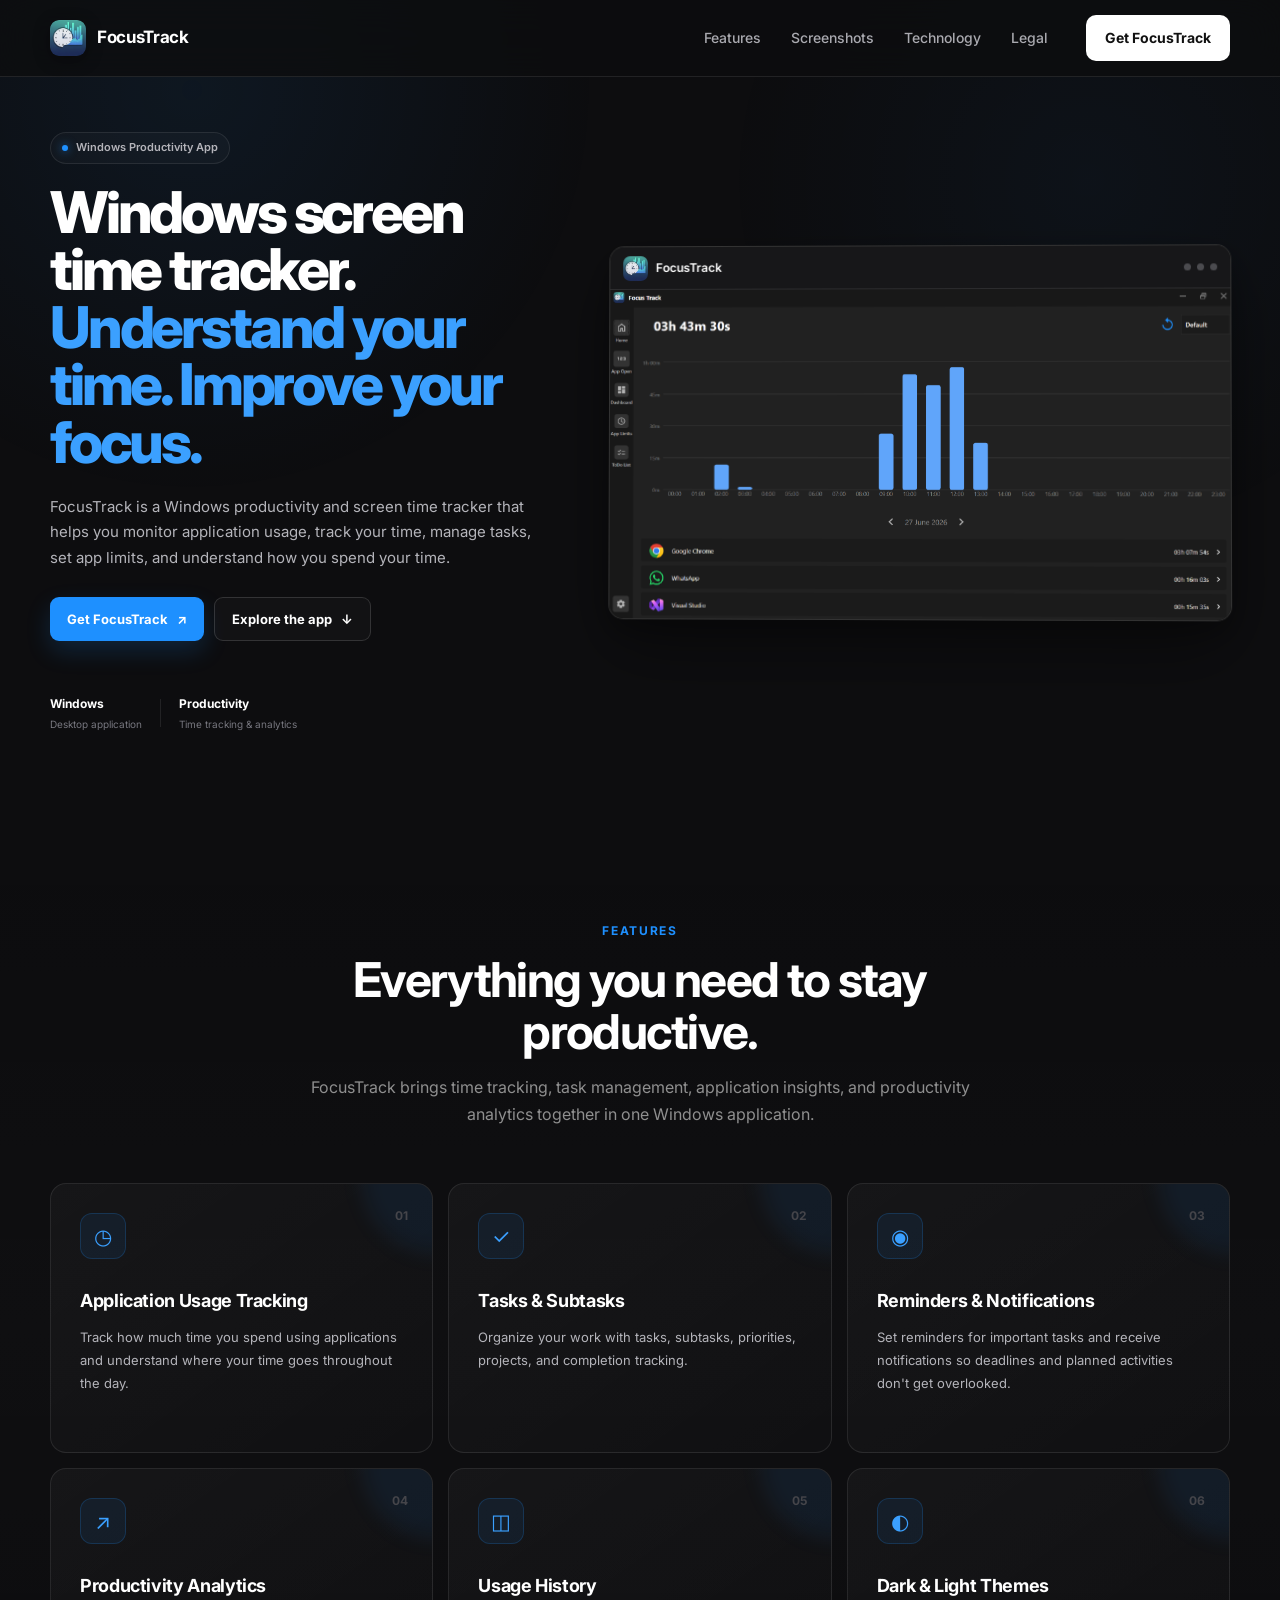
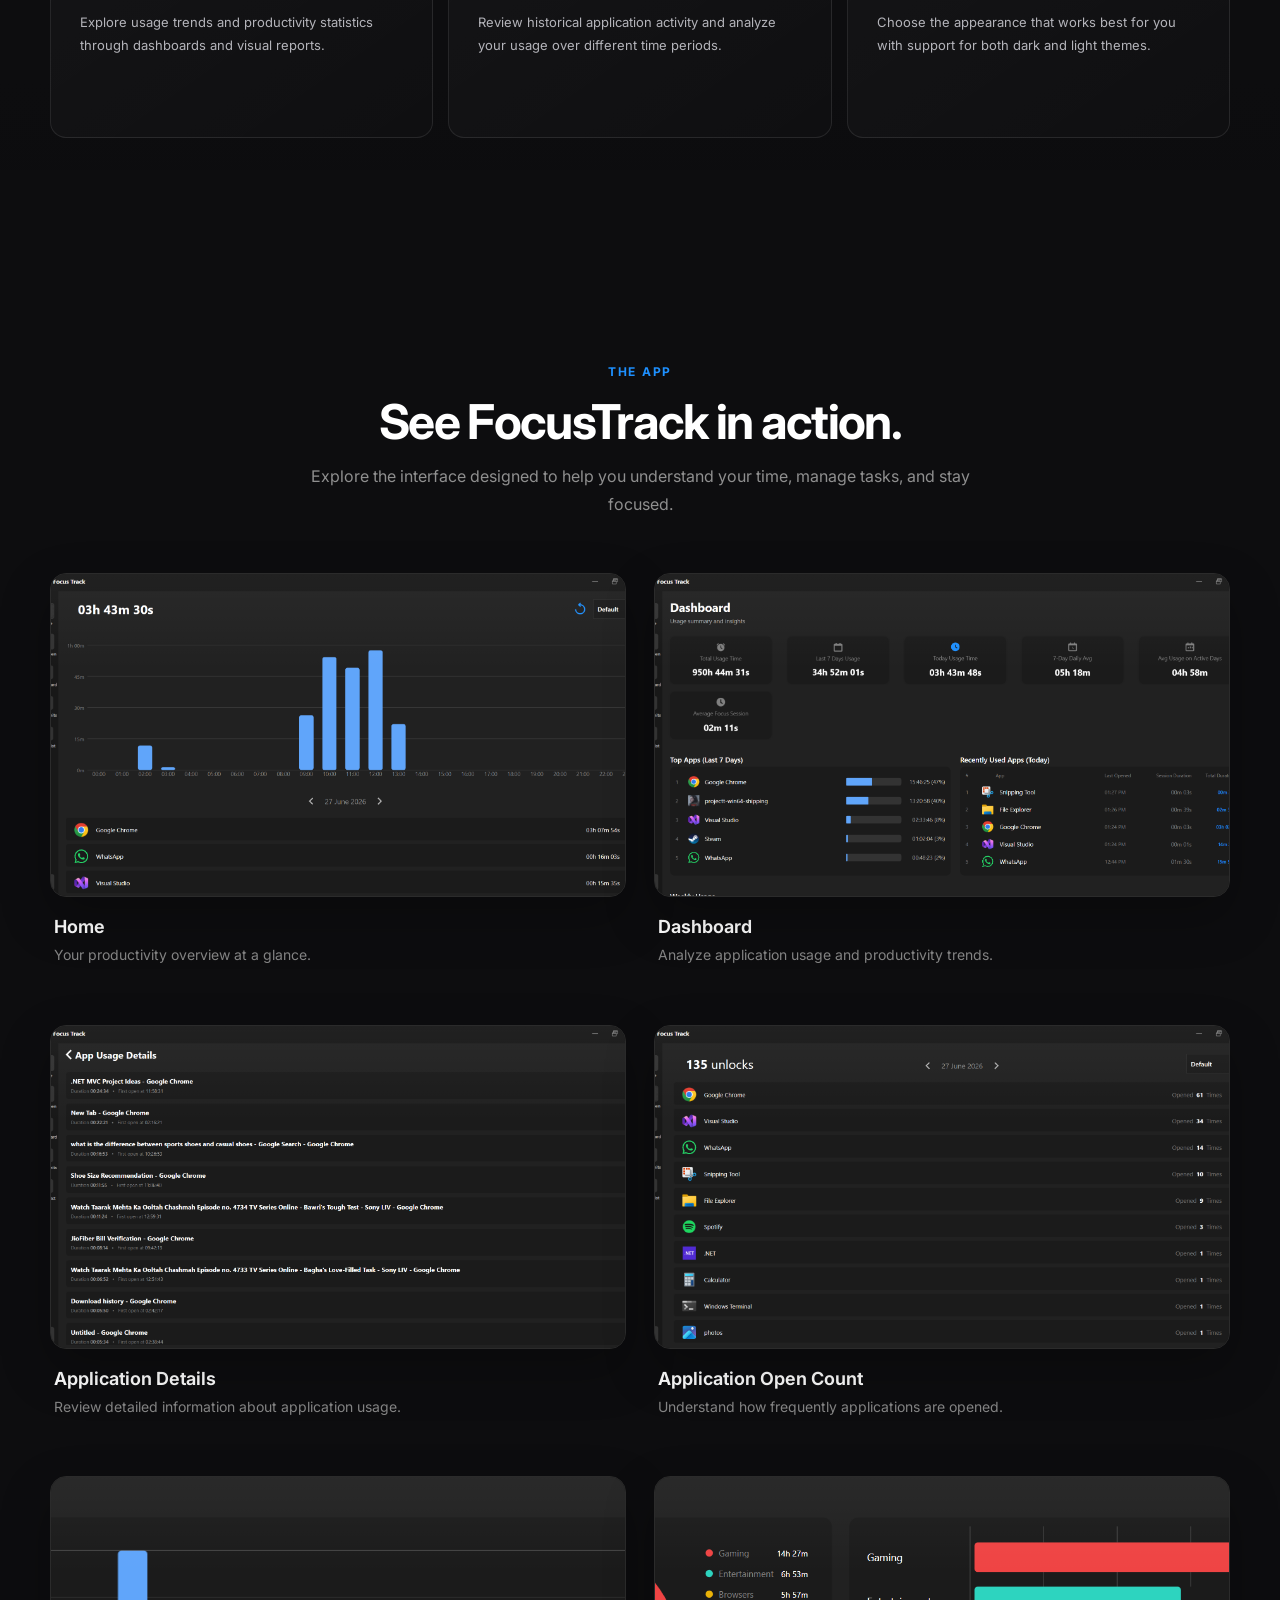
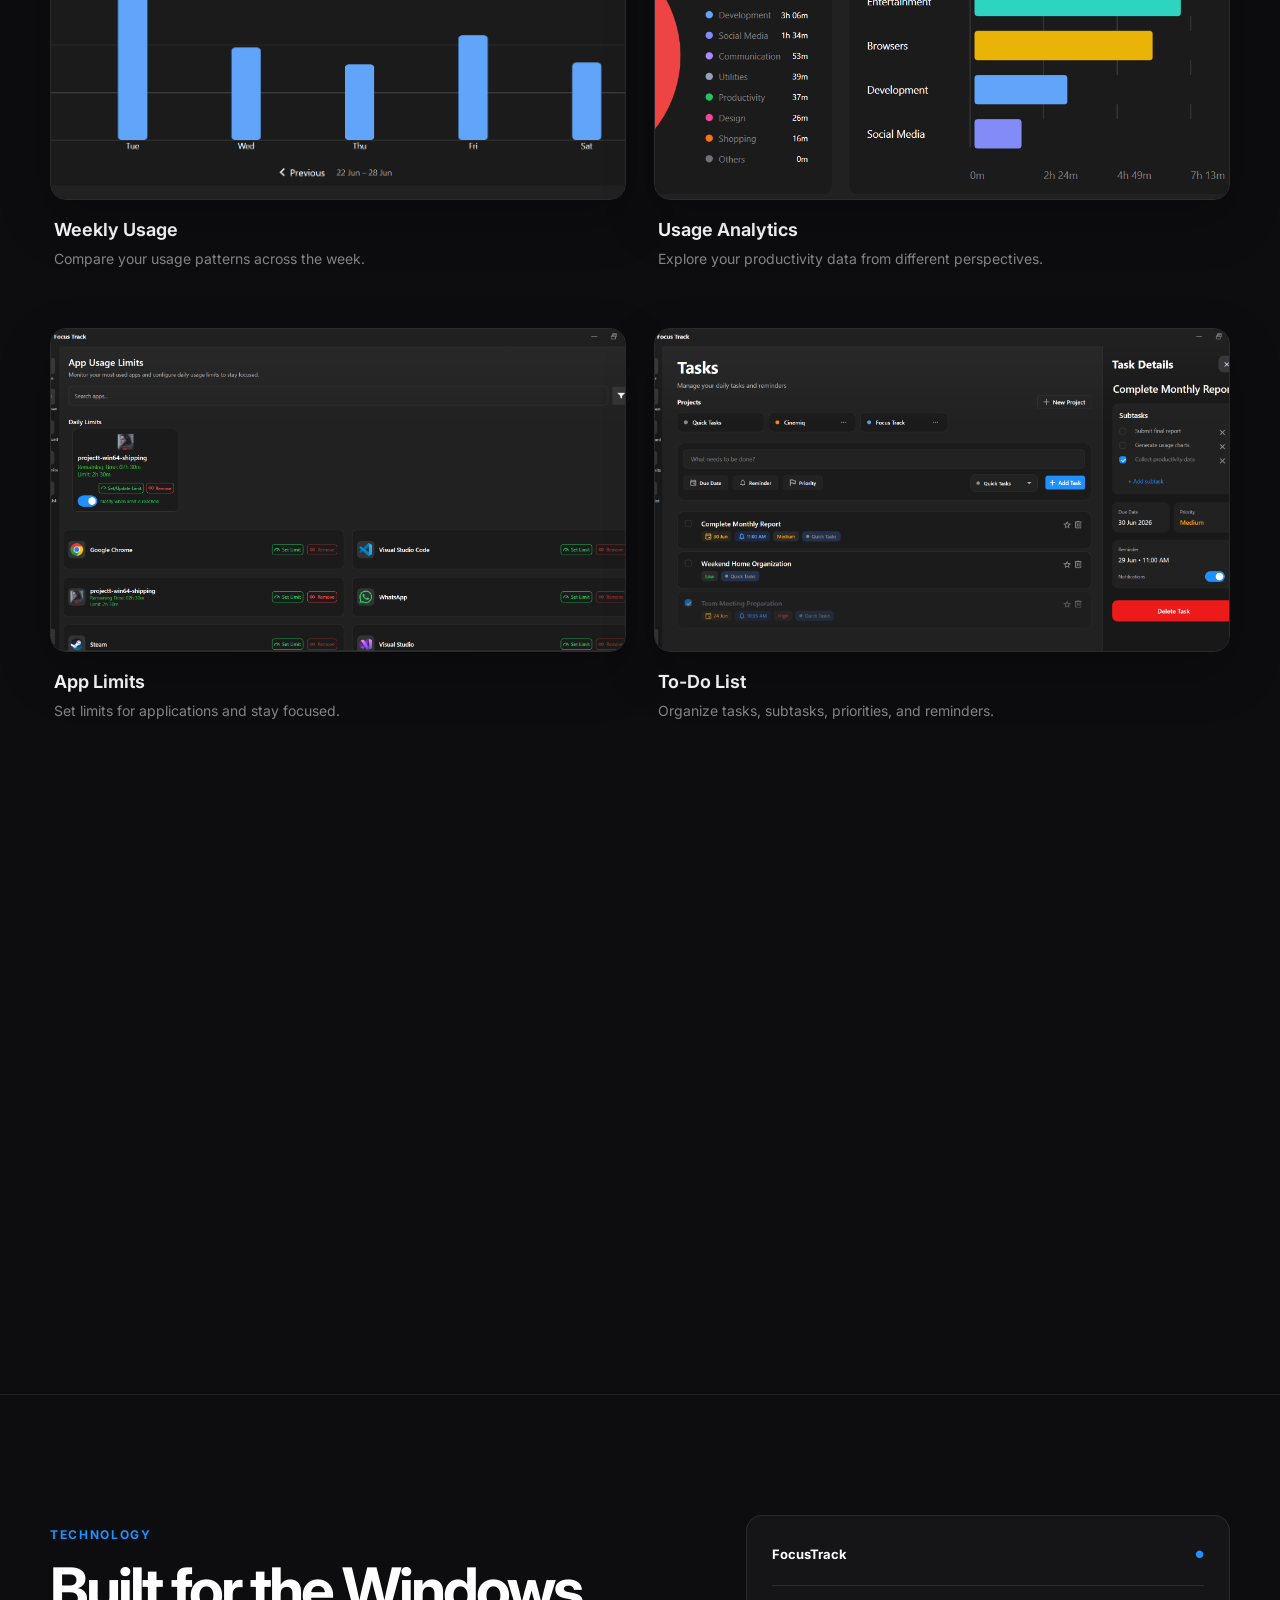
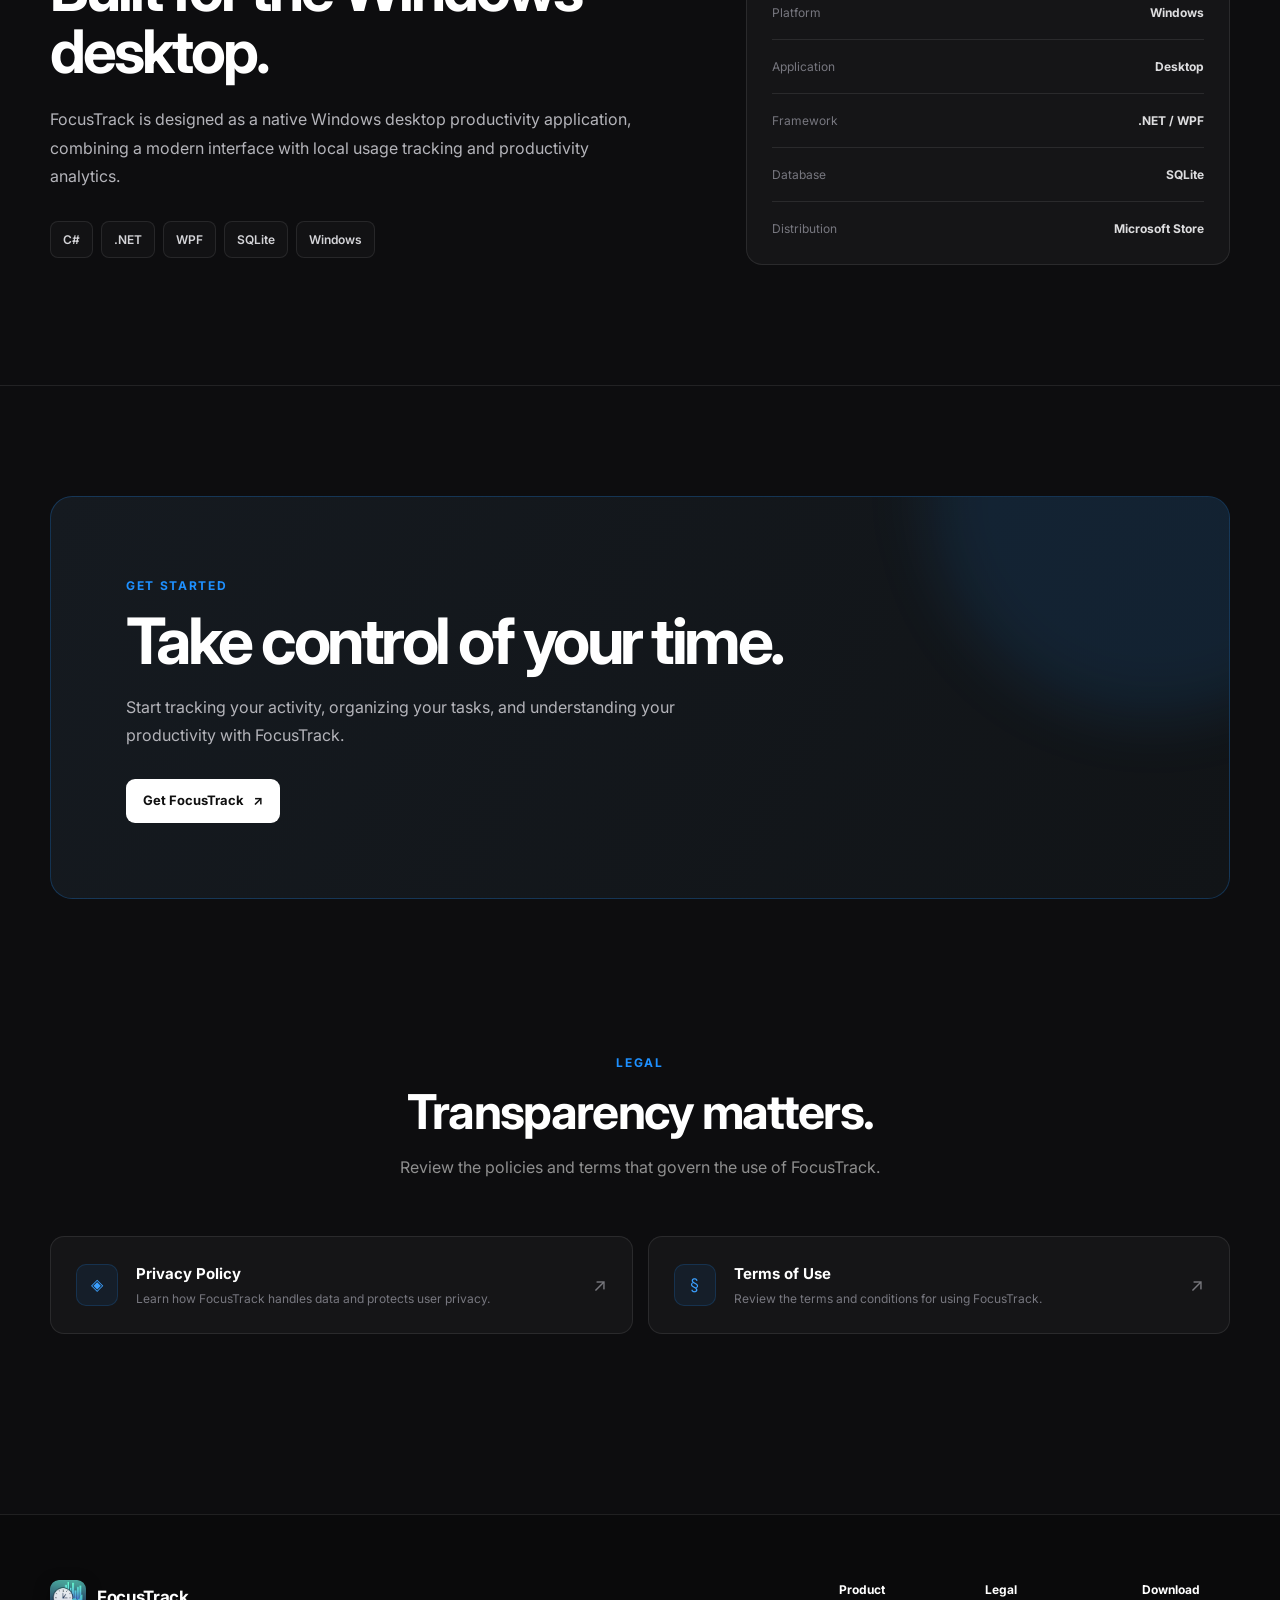
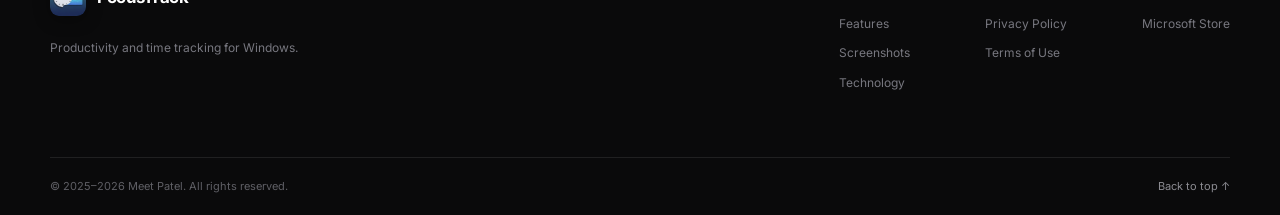
==== index.html @ f97ecdfc "improve my serche engein" ====
<!DOCTYPE html>
<html lang="en">

<head>
  <meta charset="UTF-8">

  <meta name="viewport" content="width=device-width, initial-scale=1.0">

  <meta name="theme-color" content="#111111">

  <title>FocusTrack — Windows Screen Time & Productivity Tracker</title>

  <meta name="description"
    content="FocusTrack is a Windows screen time and productivity tracker that monitors application usage, tracks time, manages tasks, sets app limits, and provides productivity analytics.">

  <meta name="keywords"
    content="Windows screen time tracker, screen time tracker, Windows time tracker, productivity tracker, app usage tracker, application usage tracker, productivity app, time tracking software">


  <link rel="stylesheet" href="style.css">

  <link rel="preconnect" href="https://fonts.googleapis.com">

  <link rel="preconnect" href="https://fonts.gstatic.com" crossorigin>

  <link href="https://fonts.googleapis.com/css2?family=Inter:wght@400;500;600;700;800&display=swap" rel="stylesheet">

  <link rel="icon" type="image/png" href="./assets/focustrack-icon.png">
</head>

<body id="top">

  <!-- =========================
       NAVIGATION
  ========================== -->

  <header class="site-header">

    <div class="container nav-container">

      <a href="#top" class="brand" aria-label="FocusTrack home">

        <img src="./assets/focustrack-icon.png" alt="FocusTrack" class="brand-logo">

        <span class="brand-name">
          FocusTrack
        </span>

      </a>


      <nav class="main-nav" aria-label="Main navigation">

        <a href="#features">
          Features
        </a>

        <a href="#screenshots">
          Screenshots
        </a>

        <a href="#technology">
          Technology
        </a>

        <a href="#legal">
          Legal
        </a>

        <a href="https://get.microsoft.com/installer/download/9p7xcvb104jd?referrer=appbadge" target="_blank"
          rel="noopener noreferrer" class="nav-download">
          Get FocusTrack
        </a>

      </nav>


      <button class="mobile-menu" type="button" aria-label="Open navigation" aria-expanded="false">
        <span></span>
        <span></span>
        <span></span>
      </button>

    </div>

  </header>



  <main>

    <!-- =========================
         HERO
    ========================== -->

    <section class="hero">

      <div class="container hero-container">

        <div class="hero-content reveal">

          <div class="eyebrow">
            <span class="eyebrow-dot"></span>
            Windows Productivity App
          </div>


          <h1>
            Windows screen time tracker.
            <span>Understand your time. Improve your focus.</span>
          </h1>


          <p class="hero-description">
            FocusTrack is a Windows productivity and screen time tracker that helps
            you monitor application usage, track your time, manage tasks, set app
            limits, and understand how you spend your time.
          </p>


          <div class="hero-actions">

            <a href="https://get.microsoft.com/installer/download/9p7xcvb104jd?referrer=appbadge" target="_blank"
              rel="noopener noreferrer" class="button button-primary">
              Get FocusTrack
              <span>↗</span>
            </a>


            <a href="#screenshots" class="button button-secondary">
              Explore the app
              <span>↓</span>
            </a>

            <div class="store-badge">
              <script type="module" src="https://get.microsoft.com/badge/ms-store-badge.bundled.js"></script>
              <ms-store-badge productid="9p7xcvb104jd" productname="Focus Track" window-mode="direct" theme="dark"
                size="large" language="en-us" animation="on">
              </ms-store-badge>
            </div>

          </div>


          <div class="hero-meta">

            <div class="meta-item">
              <strong>Windows</strong>
              <span>Desktop application</span>
            </div>

            <div class="meta-divider"></div>

            <div class="meta-item">
              <strong>Productivity</strong>
              <span>Time tracking & analytics</span>
            </div>

          </div>

        </div>



        <!-- REAL APPLICATION SCREENSHOT -->

        <div class="hero-preview reveal">

          <div class="window-frame">

            <div class="window-bar">

              <div class="window-brand">

                <img src="./assets/focustrack-icon.png" alt="FocusTrack" class="window-logo">

                <span>
                  FocusTrack
                </span>

              </div>


              <div class="window-controls" aria-hidden="true">
                <i></i>
                <i></i>
                <i></i>
              </div>

            </div>


            <div class="preview-image-wrapper">

              <img src="./screenshots/1 - Home Page.png" alt="FocusTrack Home Page" class="preview-image">

            </div>

          </div>

        </div>

      </div>

    </section>



    <!-- =========================
         FEATURES
    ========================== -->

    <section class="section features-section" id="features">

      <div class="container">

        <div class="section-heading reveal">

          <div class="section-label">
            FEATURES
          </div>

          <h2>
            Everything you need
            to stay productive.
          </h2>

          <p>
            FocusTrack brings time tracking, task management,
            application insights, and productivity analytics
            together in one Windows application.
          </p>

        </div>


        <div class="feature-grid">


          <article class="feature-card reveal">

            <div class="feature-number">
              01
            </div>

            <div class="feature-icon">
              ◷
            </div>

            <h3>
              Application Usage Tracking
            </h3>

            <p>
              Track how much time you spend using applications
              and understand where your time goes throughout
              the day.
            </p>

          </article>



          <article class="feature-card reveal">

            <div class="feature-number">
              02
            </div>

            <div class="feature-icon">
              ✓
            </div>

            <h3>
              Tasks & Subtasks
            </h3>

            <p>
              Organize your work with tasks, subtasks,
              priorities, projects, and completion tracking.
            </p>

          </article>



          <article class="feature-card reveal">

            <div class="feature-number">
              03
            </div>

            <div class="feature-icon">
              ◉
            </div>

            <h3>
              Reminders & Notifications
            </h3>

            <p>
              Set reminders for important tasks and receive
              notifications so deadlines and planned activities
              don't get overlooked.
            </p>

          </article>



          <article class="feature-card reveal">

            <div class="feature-number">
              04
            </div>

            <div class="feature-icon">
              ↗
            </div>

            <h3>
              Productivity Analytics
            </h3>

            <p>
              Explore usage trends and productivity statistics
              through dashboards and visual reports.
            </p>

          </article>



          <article class="feature-card reveal">

            <div class="feature-number">
              05
            </div>

            <div class="feature-icon">
              ◫
            </div>

            <h3>
              Usage History
            </h3>

            <p>
              Review historical application activity and
              analyze your usage over different time periods.
            </p>

          </article>



          <article class="feature-card reveal">

            <div class="feature-number">
              06
            </div>

            <div class="feature-icon">
              ◐
            </div>

            <h3>
              Dark & Light Themes
            </h3>

            <p>
              Choose the appearance that works best for you
              with support for both dark and light themes.
            </p>

          </article>


        </div>

      </div>

    </section>



    <!-- =========================
         SCREENSHOTS
    ========================== -->

    <section class="section screenshots-section" id="screenshots">

      <div class="container">

        <section class="screenshots-section" id="screenshots">
          <div class="section-heading reveal">
            <span class="section-label">THE APP</span>
            <h2>See FocusTrack in action.</h2>
            <p>
              Explore the interface designed to help you understand your time,
              manage tasks, and stay focused.
            </p>
          </div>

          <div class="screenshot-grid">

            <figure class="shot reveal">
              <div class="shot-image">
                <img src="./screenshots/1 - Home Page.png" alt="FocusTrack Home Page" loading="lazy"
                  onclick="openLightbox(this)">
              </div>

              <figcaption>
                <h3>Home</h3>
                <p>Your productivity overview at a glance.</p>
              </figcaption>
            </figure>

            <figure class="shot reveal">
              <div class="shot-image">
                <img src="./screenshots/4 - Dashboard.png" alt="FocusTrack Dashboard" loading="lazy"
                  onclick="openLightbox(this)">
              </div>
              <figcaption>
                <h3>Dashboard</h3>
                <p>Analyze application usage and productivity trends.</p>
              </figcaption>
            </figure>

            <figure class="shot reveal">
              <div class="shot-image">
                <img src="./screenshots/2 - App Detail Page.png" alt="FocusTrack Application Details" loading="lazy"
                  onclick="openLightbox(this)">
              </div>
              <figcaption>
                <h3>Application Details</h3>
                <p>Review detailed information about application usage.</p>
              </figcaption>
            </figure>

            <figure class="shot reveal">
              <div class="shot-image">
                <img src="./screenshots/3 - App Open Count.png" alt="FocusTrack Application Open Count" loading="lazy"
                  onclick="openLightbox(this)">
              </div>
              <figcaption>
                <h3>Application Open Count</h3>
                <p>Understand how frequently applications are opened.</p>
              </figcaption>
            </figure>

            <figure class="shot reveal">
              <div class="shot-image">
                <img src="./screenshots/4 - Dashbord 2.png" alt="FocusTrack Weekly Usage" loading="lazy"
                  onclick="openLightbox(this)">
              </div>
              <figcaption>
                <h3>Weekly Usage</h3>
                <p>Compare your usage patterns across the week.</p>
              </figcaption>
            </figure>

            <figure class="shot reveal">
              <div class="shot-image">
                <img src="./screenshots/4 - Dashbord 3.png" alt="FocusTrack Usage Analytics" loading="lazy"
                  onclick="openLightbox(this)">
              </div>
              <figcaption>
                <h3>Usage Analytics</h3>
                <p>Explore your productivity data from different perspectives.</p>
              </figcaption>
            </figure>

            <figure class="shot reveal">
              <div class="shot-image">
                <img src="./screenshots/5 - App Limit.png" alt="FocusTrack App Limits" loading="lazy"
                  onclick="openLightbox(this)">
              </div>
              <figcaption>
                <h3>App Limits</h3>
                <p>Set limits for applications and stay focused.</p>
              </figcaption>
            </figure>

            <figure class="shot reveal">
              <div class="shot-image">
                <img src="./screenshots/6 - ToDo List.png" alt="FocusTrack To-Do List" loading="lazy"
                  onclick="openLightbox(this)">
              </div>
              <figcaption>
                <h3>To-Do List</h3>
                <p>Organize tasks, subtasks, priorities, and reminders.</p>
              </figcaption>
            </figure>

            <figure class="shot reveal">
              <div class="shot-image">
                <img src="./screenshots/7 - Settings.png" alt="FocusTrack Settings" loading="lazy"
                  onclick="openLightbox(this)">
              </div>
              <figcaption>
                <h3>Settings</h3>
                <p>Customize FocusTrack to match your preferences.</p>
              </figcaption>
            </figure>

          </div>
        </section>

      </div>

    </section>



    <!-- =========================
         TECHNOLOGY
    ========================== -->

    <section class="section technology-section" id="technology">

      <div class="container technology-container">

        <div class="technology-content reveal">

          <div class="section-label">
            TECHNOLOGY
          </div>

          <h2>
            Built for the
            Windows desktop.
          </h2>

          <p>
            FocusTrack is designed as a native Windows desktop
            productivity application, combining a modern interface
            with local usage tracking and productivity analytics.
          </p>


          <div class="technology-tags">

            <span>
              C#
            </span>

            <span>
              .NET
            </span>

            <span>
              WPF
            </span>

            <span>
              SQLite
            </span>

            <span>
              Windows
            </span>

          </div>

        </div>



        <div class="technology-panel reveal">

          <div class="tech-panel-header">

            <span>
              FocusTrack
            </span>

            <span class="status-dot">
              ●
            </span>

          </div>


          <div class="tech-row">

            <span>
              Platform
            </span>

            <strong>
              Windows
            </strong>

          </div>


          <div class="tech-row">

            <span>
              Application
            </span>

            <strong>
              Desktop
            </strong>

          </div>


          <div class="tech-row">

            <span>
              Framework
            </span>

            <strong>
              .NET / WPF
            </strong>

          </div>


          <div class="tech-row">

            <span>
              Database
            </span>

            <strong>
              SQLite
            </strong>

          </div>


          <div class="tech-row">

            <span>
              Distribution
            </span>

            <strong>
              Microsoft Store
            </strong>

          </div>

        </div>

      </div>

    </section>



    <!-- =========================
         DOWNLOAD CTA
    ========================== -->

    <section class="cta-section">

      <div class="container">

        <div class="cta-card reveal">

          <div class="cta-content">

            <div class="section-label">
              GET STARTED
            </div>

            <h2>
              Take control of
              your time.
            </h2>

            <p>
              Start tracking your activity, organizing your tasks,
              and understanding your productivity with FocusTrack.
            </p>

            <a href="https://get.microsoft.com/installer/download/9p7xcvb104jd?referrer=appbadge" target="_blank"
              rel="noopener noreferrer" class="button button-light">
              Get FocusTrack
              <span>↗</span>
            </a>

          </div>

        </div>

      </div>

    </section>



    <!-- =========================
         LEGAL
    ========================== -->

    <section class="section legal-section" id="legal">

      <div class="container">

        <div class="section-heading reveal">

          <div class="section-label">
            LEGAL
          </div>

          <h2>
            Transparency matters.
          </h2>

          <p>
            Review the policies and terms that govern
            the use of FocusTrack.
          </p>

        </div>


        <div class="legal-grid">


          <a href="./PRIVACY_POLICY.md" class="legal-card reveal">

            <div class="legal-icon">
              ◈
            </div>

            <div>

              <h3>
                Privacy Policy
              </h3>

              <p>
                Learn how FocusTrack handles data and
                protects user privacy.
              </p>

            </div>

            <span class="legal-arrow">
              ↗
            </span>

          </a>



          <a href="./TERMS_OF_USE.md" class="legal-card reveal">

            <div class="legal-icon">
              §
            </div>

            <div>

              <h3>
                Terms of Use
              </h3>

              <p>
                Review the terms and conditions for using
                FocusTrack.
              </p>

            </div>

            <span class="legal-arrow">
              ↗
            </span>

          </a>


        </div>

      </div>

    </section>

  </main>



  <!-- =========================
       FOOTER
  ========================== -->

  <footer class="site-footer">

    <div class="container footer-container">


      <div class="footer-brand">

        <a href="#top" class="brand">

          <img src="./assets/focustrack-icon.png" alt="FocusTrack" class="brand-logo">

          <span class="brand-name">
            FocusTrack
          </span>

        </a>

        <p>
          Productivity and time tracking for Windows.
        </p>

      </div>



      <div class="footer-links">

        <div class="footer-column">

          <h4>
            Product
          </h4>

          <a href="#features">
            Features
          </a>

          <a href="#screenshots">
            Screenshots
          </a>

          <a href="#technology">
            Technology
          </a>

        </div>



        <div class="footer-column">

          <h4>
            Legal
          </h4>

          <a href="./PRIVACY_POLICY.md">
            Privacy Policy
          </a>

          <a href="./TERMS_OF_USE.md">
            Terms of Use
          </a>

        </div>



        <div class="footer-column">

          <h4>
            Download
          </h4>

          <a href="https://get.microsoft.com/installer/download/9p7xcvb104jd?referrer=appbadge" target="_blank"
            rel="noopener noreferrer">
            Microsoft Store
          </a>

        </div>

      </div>

    </div>



    <div class="container footer-bottom">

      <span>
        © 2025–2026 Meet Patel. All rights reserved.
      </span>

      <a href="#top">
        Back to top ↑
      </a>

    </div>

  </footer>



  <!-- =========================
       MOBILE NAVIGATION SCRIPT
  ========================== -->

  <script>

    const menuButton = document.querySelector(".mobile-menu");
    const navigation = document.querySelector(".main-nav");

    if (menuButton && navigation) {

      menuButton.addEventListener("click", () => {

        const isOpen =
          navigation.classList.toggle("mobile-open");

        menuButton.setAttribute(
          "aria-expanded",
          isOpen
        );

      });


      navigation.querySelectorAll("a").forEach(link => {

        link.addEventListener("click", () => {

          navigation.classList.remove("mobile-open");

          menuButton.setAttribute(
            "aria-expanded",
            "false"
          );

        });

      });

    }



    /* Reveal animation */

    const revealElements =
      document.querySelectorAll(".reveal");

    const observer =
      new IntersectionObserver(
        entries => {

          entries.forEach(entry => {

            if (entry.isIntersecting) {

              entry.target.classList.add("revealed");

              observer.unobserve(entry.target);

            }

          });

        },
        {
          threshold: 0.12
        }
      );


    revealElements.forEach(element => {

      observer.observe(element);

    });

  </script>


  <!-- =========================================================
     IMAGE LIGHTBOX
========================================================= -->

  <div id="imageLightbox" class="lightbox" aria-hidden="true" role="dialog" aria-label="Screenshot preview">
    <div class="lightbox-content">

      <img id="lightboxImage" src="" alt="FocusTrack screenshot">

    </div>

    <button type="button" class="lightbox-close" onclick="closeLightbox()" aria-label="Close image">
      &times;
    </button>
  </div>

  <script type="application/ld+json">
{
  "@context": "https://schema.org",
  "@type": "SoftwareApplication",
  "name": "FocusTrack",
  "applicationCategory": "ProductivityApplication",
  "operatingSystem": "Windows",
  "description": "FocusTrack is a Windows screen time and productivity tracker that monitors application usage, manages tasks, sets app limits, and provides productivity analytics.",
  "url": "https://focus-track-git-main-meet-c17f.vercel.app/",
  "downloadUrl": "https://apps.microsoft.com/detail/9p7xcvb104jd",
  "publisher": {
    "@type": "Person",
    "name": "Meet Patel"
  }
}
</script>

  <script src="script.js"></script>
</body>

</html>
---- style.css ----
/* =========================================================
   FOCUS TRACK
   Professional Website Styles
========================================================= */


/* =========================================================
   RESET
========================================================= */

* {
  margin: 0;
  padding: 0;
  box-sizing: border-box;
}


html {
  scroll-behavior: smooth;
}


body {
  font-family: "Inter", sans-serif;
  background: #0d0d0f;
  color: #ffffff;
  line-height: 1.6;
  overflow-x: hidden;
}


img {
  max-width: 100%;
}


a {
  color: inherit;
  text-decoration: none;
}


button,
a {
  -webkit-tap-highlight-color: transparent;
}


/* =========================================================
   VARIABLES
========================================================= */

:root {

  --background: #0d0d0f;

  --background-soft: #111113;

  --surface: #151517;

  --surface-light: #1b1b1e;

  --surface-hover: #202023;

  --border: rgba(255, 255, 255, 0.09);

  --border-light: rgba(255, 255, 255, 0.14);

  --text-primary: #ffffff;

  --text-secondary: #b4b4ba;

  --text-muted: #77777f;

  --accent: #1e90ff;

  --accent-light: #3ba0ff;

  --accent-dark: #0d7ae8;

  --max-width: 1180px;

}


/* =========================================================
   GLOBAL
========================================================= */

body::before {

  content: "";

  position: fixed;

  inset: 0;

  pointer-events: none;

  background:
    radial-gradient(circle at 15% 10%,
      rgba(30, 144, 255, 0.08),
      transparent 30%),
    radial-gradient(circle at 85% 20%,
      rgba(30, 144, 255, 0.045),
      transparent 28%);

  z-index: -1;

}


.container {

  width: min(calc(100% - 48px),
      var(--max-width));

  margin: 0 auto;

}


.section {

  padding: 120px 0;

}


.section-heading {

  max-width: 720px;

  margin-bottom: 60px;

}


.section-label {

  display: inline-flex;

  align-items: center;

  gap: 8px;

  margin-bottom: 18px;

  color: var(--accent-light);

  font-size: 12px;

  font-weight: 700;

  letter-spacing: 0.16em;

}


.section-heading h2 {

  font-size: clamp(36px,
      5vw,
      58px);

  line-height: 1.05;

  letter-spacing: -0.045em;

  margin-bottom: 22px;

}


.section-heading p {

  color: var(--text-secondary);

  font-size: 17px;

  line-height: 1.75;

}


/* =========================================================
   HEADER
========================================================= */

.site-header {

  position: sticky;

  top: 0;

  z-index: 1000;

  background: rgba(13,
      13,
      15,
      0.78);

  border-bottom: 1px solid var(--border);

  backdrop-filter: blur(20px);

  -webkit-backdrop-filter: blur(20px);

}


.nav-container {

  min-height: 76px;

  display: flex;

  align-items: center;

  justify-content: space-between;

}


.brand {

  display: inline-flex;

  align-items: center;

  gap: 11px;

  font-weight: 700;

  font-size: 17px;

}


.brand-logo {

  width: 36px;

  height: 36px;

  object-fit: cover;

  border-radius: 9px;

  box-shadow:
    0 4px 16px rgba(0,
      0,
      0,
      0.35);

}


.brand-name {

  letter-spacing: -0.02em;

}


.main-nav {

  display: flex;

  align-items: center;

  gap: 30px;

}


.main-nav>a {

  color: #aaaab0;

  font-size: 14px;

  font-weight: 500;

  transition:
    color 0.2s ease,
    transform 0.2s ease;

}


.main-nav>a:hover {

  color: #ffffff;

}


.main-nav .nav-download {

  color: #111111;

  background: #ffffff;

  padding: 12px 19px;

  border-radius: 10px;

  font-weight: 700;

  margin-left: 8px;

}


.main-nav .nav-download:hover {

  color: #111111;

  transform: translateY(-1px);

}


.mobile-menu {

  display: none;

  width: 42px;

  height: 42px;

  border: 1px solid var(--border);

  background: var(--surface);

  border-radius: 10px;

  cursor: pointer;

  padding: 10px;

}


.mobile-menu span {

  display: block;

  width: 100%;

  height: 2px;

  background: #ffffff;

  margin: 4px 0;

  border-radius: 10px;

}


/* =========================================================
   HERO
========================================================= */

.hero {
  padding: 55px 0 65px;
}

.hero-container {
  display: grid;
  grid-template-columns: minmax(0, 0.9fr) minmax(0, 1.1fr);
  align-items: center;
  gap: 48px;
}

/* =========================================================
   HERO CONTENT
========================================================= */

.eyebrow {
  display: inline-flex;
  align-items: center;
  gap: 8px;

  padding: 6px 11px;

  border: 1px solid var(--border);
  background: rgba(255, 255, 255, 0.025);
  border-radius: 100px;

  color: var(--text-secondary);

  font-size: 11px;
  font-weight: 600;

  margin-bottom: 20px;
}

.eyebrow-dot {
  width: 6px;
  height: 6px;
  border-radius: 50%;

  background: var(--accent);

  box-shadow: 0 0 10px rgba(30, 144, 255, 0.75);
}

.hero h1 {
  max-width: 560px;

  font-size: clamp(42px, 4.5vw, 64px);
  line-height: 1;
  letter-spacing: -0.055em;
  font-weight: 800;

  margin: 0;
}

.hero h1 span {
  display: block;
  color: var(--accent-light);
}

.hero-description {
  max-width: 500px;

  margin-top: 22px;

  color: var(--text-secondary);

  font-size: 15px;
  line-height: 1.7;
}

/* =========================================================
   HERO ACTIONS
========================================================= */

.hero-actions {
  display: flex;
  align-items: center;
  gap: 10px;

  margin-top: 27px;

  flex-wrap: wrap;
}

.button {
  display: inline-flex;
  align-items: center;
  justify-content: center;
  gap: 9px;

  min-height: 44px;

  padding: 0 17px;

  border-radius: 9px;

  font-size: 13px;
  font-weight: 700;

  transition:
    transform 0.2s ease,
    background 0.2s ease,
    border-color 0.2s ease;
}

.button:hover {
  transform: translateY(-2px);
}

.button-primary {
  background: var(--accent);
  color: #ffffff;

  box-shadow:
    0 10px 25px rgba(30, 144, 255, 0.18);
}

.button-primary:hover {
  background: var(--accent-light);
}

.button-secondary {
  border: 1px solid var(--border-light);

  background: rgba(255, 255, 255, 0.025);

  color: #ffffff;
}

.button-secondary:hover {
  background: rgba(255, 255, 255, 0.06);
}

/* =========================================================
   MICROSOFT STORE BADGE
========================================================= */

.store-badge {
  margin-top: 13px;
  width: 100%;
}

/* =========================================================
   HERO META
========================================================= */

.hero-meta {
  display: flex;
  align-items: center;
  gap: 18px;

  margin-top: 30px;
}

.meta-item {
  display: flex;
  flex-direction: column;
  gap: 3px;
}

.meta-item strong {
  font-size: 12px;
}

.meta-item span {
  color: var(--text-muted);
  font-size: 10px;
}

.meta-divider {
  width: 1px;
  height: 28px;

  background: var(--border);
}


/* =========================================================
   HERO SCREENSHOT
========================================================= */

.hero-preview {
  min-width: 0;

  display: flex;
  justify-content: center;
}

.window-frame {
  width: 100%;
  max-width: 680px;

  overflow: hidden;

  border: 1px solid var(--border-light);
  border-radius: 15px;

  background: #111111;

  box-shadow:
    0 30px 70px rgba(0, 0, 0, 0.42),
    0 10px 25px rgba(0, 0, 0, 0.22);

  transform:
    perspective(1400px)
    rotateY(-1.5deg)
    rotateX(0.7deg);

  transition:
    transform 0.5s ease,
    box-shadow 0.5s ease;
}

.window-frame:hover {
  transform:
    perspective(1400px)
    rotateY(0)
    rotateX(0)
    translateY(-3px);

  box-shadow:
    0 40px 85px rgba(0, 0, 0, 0.48),
    0 12px 30px rgba(0, 0, 0, 0.26);
}

/* =========================================================
   WINDOW BAR
========================================================= */

.window-bar {
  height: 43px;

  display: flex;
  align-items: center;
  justify-content: space-between;

  padding: 0 13px;

  background: #171719;

  border-bottom: 1px solid var(--border);
}

.window-brand {
  display: flex;
  align-items: center;
  gap: 8px;

  color: #ffffff;

  font-size: 12px;
  font-weight: 600;
}

.window-logo {
  width: 25px;
  height: 25px;

  object-fit: cover;

  border-radius: 7px;
}

.window-controls {
  display: flex;
  align-items: center;
  gap: 6px;
}

.window-controls i {
  display: block;

  width: 7px;
  height: 7px;

  border-radius: 50%;

  background: #4b4b4f;
}

/* =========================================================
   REAL SCREENSHOT
========================================================= */

.preview-image-wrapper {
  width: 100%;

  background: #111111;

  overflow: hidden;
}

.preview-image {
  display: block;

  width: 100%;
  height: auto;
}

/* =========================================================
   RESPONSIVE HERO
========================================================= */

@media (max-width: 1000px) {

  .hero {
    padding: 45px 0 55px;
  }

  .hero-container {
    grid-template-columns: 1fr;
    gap: 45px;
  }

  .hero-content {
    max-width: 650px;
  }

  .hero h1 {
    max-width: 650px;
    font-size: clamp(42px, 7vw, 60px);
  }

  .hero-description {
    max-width: 580px;
  }

  .hero-preview {
    width: 100%;
  }

  .window-frame {
    max-width: 760px;
  }
}


@media (max-width: 600px) {

  .hero {
    padding: 35px 0 45px;
  }

  .hero-container {
    gap: 32px;
  }

  .eyebrow {
    margin-bottom: 16px;
  }

  .hero h1 {
    font-size: 42px;
    line-height: 1.02;
  }

  .hero-description {
    margin-top: 18px;

    font-size: 14px;
    line-height: 1.65;
  }

  .hero-actions {
    margin-top: 22px;
  }

  .button {
    min-height: 42px;
    padding: 0 15px;
    font-size: 12px;
  }

  .hero-meta {
    margin-top: 25px;
    gap: 14px;
  }

  .meta-item strong {
    font-size: 11px;
  }

  .meta-item span {
    font-size: 9px;
  }

  .window-frame {
    border-radius: 11px;
  }

  .window-bar {
    height: 36px;
    padding: 0 10px;
  }

  .window-logo {
    width: 21px;
    height: 21px;
  }

  .window-brand {
    font-size: 10px;
  }

  .window-controls {
    gap: 5px;
  }

  .window-controls i {
    width: 6px;
    height: 6px;
  }
}

/* =========================================================
   FEATURES
========================================================= */

.features-section {

  background:
    linear-gradient(180deg,
      transparent,
      rgba(255,
        255,
        255,
        0.012),
      transparent);

}


.feature-grid {

  display: grid;

  grid-template-columns:
    repeat(3, 1fr);

  gap: 15px;

}


.feature-card {

  position: relative;

  min-height: 270px;

  padding: 29px;

  border: 1px solid var(--border);

  background:
    linear-gradient(145deg,
      rgba(255,
        255,
        255,
        0.035),
      rgba(255,
        255,
        255,
        0.012));

  border-radius: 16px;

  overflow: hidden;

  transition:
    transform 0.25s ease,
    border-color 0.25s ease,
    background 0.25s ease;

}


.feature-card::before {

  content: "";

  position: absolute;

  width: 150px;

  height: 150px;

  top: -80px;

  right: -80px;

  border-radius: 50%;

  background: rgba(30,
      144,
      255,
      0.08);

  filter: blur(10px);

}


.feature-card:hover {

  transform: translateY(-5px);

  border-color: rgba(30,
      144,
      255,
      0.3);

  background:
    linear-gradient(145deg,
      rgba(255,
        255,
        255,
        0.05),
      rgba(255,
        255,
        255,
        0.015));

}


.feature-number {

  position: absolute;

  top: 22px;

  right: 24px;

  color: #45454a;

  font-size: 12px;

  font-weight: 700;

}


.feature-icon {

  width: 46px;

  height: 46px;

  display: flex;

  align-items: center;

  justify-content: center;

  border: 1px solid rgba(30,
      144,
      255,
      0.2);

  background: rgba(30,
      144,
      255,
      0.08);

  border-radius: 12px;

  color: var(--accent-light);

  font-size: 21px;

  margin-bottom: 28px;

}


.feature-card h3 {

  font-size: 18px;

  letter-spacing: -0.02em;

  margin-bottom: 10px;

}


.feature-card p {

  color: var(--text-secondary);

  font-size: 13px;

  line-height: 1.75;

}


/* =========================================================
   SCREENSHOTS
========================================================= */

.screenshots-section {
  padding: 50px 0 110px;
  scroll-margin-top: 90px;
}

.section-heading {
  max-width: 700px;
  margin: 0 auto 55px;
  text-align: center;
}

.section-label {
  display: inline-block;
  margin-bottom: 14px;

  font-size: 12px;
  font-weight: 700;
  letter-spacing: 0.14em;
  text-transform: uppercase;

  color: #1e90ff;
}

.section-heading h2 {
  margin: 0 0 16px;

  font-size: clamp(32px, 4vw, 48px);
  line-height: 1.08;
  letter-spacing: -0.035em;

  color: #ffffff;
}

.section-heading p {
  margin: 0;

  color: #8f8f8f;
  font-size: 16px;
  line-height: 1.7;
}


/* ================================
   GRID
================================ */

.screenshot-grid {
  display: grid;
  grid-template-columns: repeat(2, minmax(0, 1fr));
  gap: 58px 28px;

  width: 100%;
}


/* ================================
   SCREENSHOT CARD
================================ */

.shot {
  margin: 0;
  min-width: 0;
}

.shot-image {
  position: relative;

  width: 100%;
  aspect-ratio: 16 / 9;

  overflow: hidden;

  background: #171717;
  border: 1px solid #2b2b2b;
  border-radius: 16px;

  box-shadow:
    0 20px 50px rgba(0, 0, 0, 0.25);

  transition:
    transform 0.3s ease,
    border-color 0.3s ease,
    box-shadow 0.3s ease;
}

.shot-image::after {
  content: "";

  position: absolute;
  inset: 0;

  background: linear-gradient(
    180deg,
    rgba(255,255,255,0.04),
    transparent 30%
  );

  pointer-events: none;
}

.shot-image img {
  display: block;

  width: 100%;
  height: 100%;

  object-fit: cover;

  transition: transform 0.5s ease;
}


/* Hover */

.shot:hover .shot-image {
  transform: translateY(-5px);

  border-color: #3a3a3a;

  box-shadow:
    0 28px 60px rgba(0, 0, 0, 0.35);
}

.shot:hover .shot-image img {
  transform: scale(1.025);
}


/* ================================
   CAPTION
================================ */

.shot figcaption {
  padding: 18px 4px 0;
}

.shot figcaption h3 {
  margin: 0 0 6px;

  color: #ffffff;

  font-size: 18px;
  font-weight: 650;
  line-height: 1.3;
}

.shot figcaption p {
  margin: 0;

  color: #858585;

  font-size: 14px;
  line-height: 1.6;
}


/* ================================
   REMOVE OLD MASONRY BEHAVIOR
================================ */

.shot-large {
  grid-column: auto;
}

.shot-large .shot-image {
  aspect-ratio: 16 / 9;
}


/* ================================
   RESPONSIVE
================================ */

@media (max-width: 800px) {

  .screenshots-section {
    padding: 70px 0 80px;
  }

  .section-heading {
    margin-bottom: 40px;
  }

  .screenshot-grid {
    grid-template-columns: 1fr;
    gap: 42px;
  }

  .shot-image {
    border-radius: 14px;
  }
}


@media (max-width: 500px) {

  .screenshots-section {
    padding: 55px 0 65px;
  }

  .section-heading h2 {
    font-size: 32px;
  }

  .section-heading p {
    font-size: 15px;
  }

  .shot figcaption {
    padding-top: 14px;
  }

  .shot figcaption h3 {
    font-size: 17px;
  }

  .shot figcaption p {
    font-size: 13px;
  }
}

/* =========================================================
   IMAGE LIGHTBOX
========================================================= */

.lightbox {
  position: fixed;
  inset: 0;
  z-index: 9999;

  display: flex;
  align-items: center;
  justify-content: center;

  padding: 40px;

  background: rgba(0, 0, 0, 0.88);

  opacity: 0;
  visibility: hidden;

  transition:
    opacity 0.25s ease,
    visibility 0.25s ease;

  backdrop-filter: blur(8px);
  -webkit-backdrop-filter: blur(8px);
}


/* Open state */

.lightbox.active {
  opacity: 1;
  visibility: visible;
}


/* =========================================================
   LIGHTBOX CONTENT
========================================================= */

.lightbox-content {
  position: relative;

  max-width: 92vw;
  max-height: 90vh;

  display: flex;
  align-items: center;
  justify-content: center;

  transform: scale(0.96);

  transition: transform 0.25s ease;
}

.lightbox.active .lightbox-content {
  transform: scale(1);
}


/* =========================================================
   FULL IMAGE
========================================================= */

.lightbox-content img {
  display: block;

  max-width: 92vw;
  max-height: 88vh;

  width: auto;
  height: auto;

  object-fit: contain;

  border-radius: 10px;

  box-shadow:
    0 30px 80px rgba(0, 0, 0, 0.65);

  user-select: none;
}


/* =========================================================
   CLOSE BUTTON
========================================================= */

.lightbox-close {
  position: fixed;

  top: 22px;
  right: 26px;

  z-index: 10000;

  width: 42px;
  height: 42px;

  display: flex;
  align-items: center;
  justify-content: center;

  padding: 0;

  border: 1px solid rgba(255, 255, 255, 0.15);

  border-radius: 50%;

  background: rgba(255, 255, 255, 0.08);

  color: #ffffff;

  font-size: 28px;
  font-weight: 300;

  line-height: 1;

  cursor: pointer;

  transition:
    background 0.2s ease,
    transform 0.2s ease,
    border-color 0.2s ease;
}

.lightbox-close:hover {
  background: rgba(255, 255, 255, 0.16);

  border-color: rgba(255, 255, 255, 0.25);

  transform: rotate(90deg);
}


/* =========================================================
   CLICKABLE SCREENSHOTS
========================================================= */

.shot-image {
  cursor: zoom-in;
}

.shot-image img {
  cursor: zoom-in;
}


/* =========================================================
   MOBILE
========================================================= */

@media (max-width: 600px) {

  .lightbox {
    padding: 20px;
  }

  .lightbox-content {
    max-width: 96vw;
    max-height: 86vh;
  }

  .lightbox-content img {
    max-width: 96vw;
    max-height: 84vh;

    border-radius: 7px;
  }

  .lightbox-close {
    top: 15px;
    right: 15px;

    width: 38px;
    height: 38px;

    font-size: 25px;
  }
}

/* =========================================================
   TECHNOLOGY
========================================================= */

.technology-section {

  border-top: 1px solid var(--border);

  border-bottom: 1px solid var(--border);

}


.technology-container {

  display: grid;

  grid-template-columns:
    1fr 0.8fr;

  gap: 90px;

  align-items: center;

}


.technology-content {

  max-width: 620px;

}


.technology-content h2 {

  font-size: clamp(38px,
      5vw,
      60px);

  line-height: 1.04;

  letter-spacing: -0.05em;

  margin-bottom: 22px;

}


.technology-content>p {

  color: var(--text-secondary);

  font-size: 16px;

  line-height: 1.8;

}


.technology-tags {

  display: flex;

  flex-wrap: wrap;

  gap: 8px;

  margin-top: 30px;

}


.technology-tags span {

  padding: 8px 12px;

  border: 1px solid var(--border);

  border-radius: 8px;

  background: rgba(255,
      255,
      255,
      0.025);

  color: #d4d4d8;

  font-size: 12px;

  font-weight: 600;

}


.technology-panel {

  padding: 8px 25px;

  border: 1px solid var(--border);

  border-radius: 16px;

  background: var(--surface);

}


.tech-panel-header {

  display: flex;

  justify-content: space-between;

  align-items: center;

  padding: 20px 0;

  border-bottom: 1px solid var(--border);

  font-size: 13px;

  font-weight: 700;

}


.status-dot {

  color: var(--accent);

  font-size: 10px;

}


.tech-row {

  display: flex;

  justify-content: space-between;

  gap: 20px;

  padding: 17px 0;

  border-bottom: 1px solid var(--border);

}


.tech-row:last-child {

  border-bottom: none;

}


.tech-row span {

  color: var(--text-muted);

  font-size: 12px;

}


.tech-row strong {

  color: #dddddf;

  font-size: 12px;

  text-align: right;

}


/* =========================================================
   CTA
========================================================= */

.cta-section {

  padding: 110px 0;

}


.cta-card {

  position: relative;

  overflow: hidden;

  padding: 75px;

  border-radius: 22px;

  background:
    linear-gradient(120deg,
      #151a20,
      #111417);

  border: 1px solid rgba(30,
      144,
      255,
      0.25);

}


.cta-card::before {

  content: "";

  position: absolute;

  width: 450px;

  height: 450px;

  right: -150px;

  top: -230px;

  border-radius: 50%;

  background: rgba(30,
      144,
      255,
      0.11);

  filter: blur(30px);

}


.cta-content {

  position: relative;

  z-index: 1;

  max-width: 680px;

}


.cta-content h2 {

  font-size: clamp(42px,
      5vw,
      65px);

  line-height: 1;

  letter-spacing: -0.055em;

  margin-bottom: 20px;

}


.cta-content p {

  max-width: 570px;

  color: var(--text-secondary);

  font-size: 16px;

  line-height: 1.75;

  margin-bottom: 30px;

}


.button-light {

  background: #ffffff;

  color: #101010;

}


.button-light:hover {

  background: #e9e9e9;

}


/* =========================================================
   LEGAL
========================================================= */

.legal-section {

  padding-top: 40px;

}


.legal-grid {

  display: grid;

  grid-template-columns:
    repeat(2, 1fr);

  gap: 15px;

}


.legal-card {

  display: grid;

  grid-template-columns:
    auto 1fr auto;

  align-items: center;

  gap: 18px;

  padding: 25px;

  border: 1px solid var(--border);

  border-radius: 14px;

  background: var(--surface);

  transition:
    transform 0.2s ease,
    border-color 0.2s ease;

}


.legal-card:hover {

  transform: translateY(-3px);

  border-color: rgba(30,
      144,
      255,
      0.28);

}


.legal-icon {

  width: 42px;

  height: 42px;

  display: flex;

  align-items: center;

  justify-content: center;

  border-radius: 10px;

  background: rgba(30,
      144,
      255,
      0.08);

  border: 1px solid rgba(30,
      144,
      255,
      0.18);

  color: var(--accent-light);

}


.legal-card h3 {

  font-size: 15px;

  margin-bottom: 3px;

}


.legal-card p {

  color: var(--text-muted);

  font-size: 12px;

}


.legal-arrow {

  color: #77777d;

  font-size: 18px;

}


/* =========================================================
   FOOTER
========================================================= */

.site-footer {

  margin-top: 60px;

  border-top: 1px solid var(--border);

  background: #0a0a0b;

}


.footer-container {

  display: grid;

  grid-template-columns:
    1fr auto;

  gap: 70px;

  padding: 65px 0;

}


.footer-brand {

  max-width: 300px;

}


.footer-brand p {

  color: var(--text-muted);

  font-size: 12px;

  margin-top: 14px;

  line-height: 1.7;

}


.footer-links {

  display: flex;

  gap: 75px;

}


.footer-column {

  display: flex;

  flex-direction: column;

  gap: 10px;

}


.footer-column h4 {

  color: #ffffff;

  font-size: 12px;

  margin-bottom: 5px;

}


.footer-column a {

  color: var(--text-muted);

  font-size: 12px;

  transition: color 0.2s ease;

}


.footer-column a:hover {

  color: #ffffff;

}


.footer-bottom {

  display: flex;

  justify-content: space-between;

  align-items: center;

  padding: 20px 0;

  border-top: 1px solid var(--border);

  color: #5f5f65;

  font-size: 11px;

}


.footer-bottom a {

  color: #8b8b91;

}


.footer-bottom a:hover {

  color: #ffffff;

}


/* =========================================================
   REVEAL ANIMATION
========================================================= */

.reveal {

  opacity: 0;

  transform: translateY(24px);

  transition:
    opacity 0.7s ease,
    transform 0.7s ease;

}


.reveal.revealed {

  opacity: 1;

  transform: translateY(0);

}


/* =========================================================
   SELECTION
========================================================= */

::selection {

  background: rgba(30,
      144,
      255,
      0.35);

  color: #ffffff;

}


/* =========================================================
   SCROLLBAR
========================================================= */

::-webkit-scrollbar {

  width: 9px;

}


::-webkit-scrollbar-track {

  background: #0b0b0c;

}


::-webkit-scrollbar-thumb {

  background: #303034;

  border-radius: 10px;

}


::-webkit-scrollbar-thumb:hover {

  background: #414146;

}


/* =========================================================
   RESPONSIVE — TABLET
========================================================= */

@media (max-width: 1000px) {

  .hero-container {

    grid-template-columns: 1fr;

    gap: 60px;

  }


  .hero-content {

    max-width: 800px;

  }


  .hero-preview {

    max-width: 900px;

    margin: 0 auto;

    width: 100%;

  }


  .feature-grid {

    grid-template-columns:
      repeat(2, 1fr);

  }


  .technology-container {

    grid-template-columns: 1fr;

    gap: 50px;

  }


  .technology-content {

    max-width: 800px;

  }


  .footer-container {

    grid-template-columns: 1fr;

    gap: 45px;

  }

}


/* =========================================================
   RESPONSIVE — MOBILE
========================================================= */

@media (max-width: 720px) {

  .container {

    width: min(calc(100% - 30px),
        var(--max-width));

  }


  .section {

    padding: 80px 0;

  }


  /* Header */

  .nav-container {

    min-height: 68px;

  }


  .mobile-menu {

    display: block;

  }


  .main-nav {

    position: absolute;

    top: 68px;

    left: 15px;

    right: 15px;

    display: none;

    flex-direction: column;

    align-items: stretch;

    gap: 0;

    padding: 10px;

    background: rgba(18,
        18,
        20,
        0.97);

    border: 1px solid var(--border);

    border-radius: 14px;

    box-shadow:
      0 20px 50px rgba(0,
        0,
        0,
        0.4);

  }


  .main-nav.mobile-open {

    display: flex;

  }


  .main-nav>a {

    padding: 13px 14px;

    border-radius: 8px;

  }


  .main-nav>a:hover {

    background: rgba(255,
        255,
        255,
        0.05);

  }


  .main-nav .nav-download {

    margin: 8px 0 0;

    text-align: center;

  }


  /* Hero */

  .hero {

    padding:
      75px 0 70px;

  }


  .hero-container {

    gap: 45px;

  }


  .hero h1 {

    font-size: clamp(43px,
        13vw,
        62px);

  }


  .hero-description {

    font-size: 15px;

  }


  .hero-actions {

    flex-direction: column;

    align-items: stretch;

  }


  .button {

    width: 100%;

  }


  .hero-meta {

    gap: 14px;

    margin-top: 35px;

  }


  .window-frame {

    border-radius: 12px;

    transform: none;

  }


  .window-frame:hover {

    transform: none;

  }


  .window-bar {

    height: 48px;

  }


  .window-logo {

    width: 26px;

    height: 26px;

  }


  /* Section */

  .section-heading {

    margin-bottom: 40px;

  }


  .section-heading h2 {

    font-size: 39px;

  }


  .section-heading p {

    font-size: 15px;

  }


  /* Features */

  .feature-grid {

    grid-template-columns: 1fr;

  }


  .feature-card {

    min-height: auto;

  }


  /* Screenshots */

  .screenshot-grid {

    grid-template-columns: 1fr;

    gap: 28px;

  }


  .shot-large {

    grid-column: span 1;

  }


  /* Technology */

  .technology-content h2 {

    font-size: 42px;

  }


  .technology-panel {

    padding: 5px 18px;

  }


  /* CTA */

  .cta-section {

    padding: 75px 0;

  }


  .cta-card {

    padding: 42px 25px;

    border-radius: 17px;

  }


  .cta-content h2 {

    font-size: 44px;

  }


  /* Legal */

  .legal-grid {

    grid-template-columns: 1fr;

  }


  .legal-card {

    grid-template-columns:
      auto 1fr auto;

    padding: 20px;

  }


  /* Footer */

  .footer-links {

    display: grid;

    grid-template-columns:
      repeat(2, 1fr);

    gap: 35px;

  }


  .footer-bottom {

    flex-direction: column;

    align-items: flex-start;

    gap: 10px;

  }

}


/* =========================================================
   RESPONSIVE — SMALL MOBILE
========================================================= */

@media (max-width: 430px) {

  .brand-name {

    font-size: 15px;

  }


  .brand-logo {

    width: 32px;

    height: 32px;

  }


  .hero {

    padding-top: 55px;

  }


  .hero h1 {

    font-size: 42px;

  }


  .hero-meta {

    flex-wrap: wrap;

  }


  .meta-divider {

    display: none;

  }


  .window-bar {

    padding: 0 12px;

  }


  .window-brand {

    font-size: 12px;

  }


  .feature-card {

    padding: 24px;

  }


  .technology-content h2 {

    font-size: 37px;

  }


  .footer-links {

    grid-template-columns: 1fr 1fr;

    gap: 25px;

  }

}
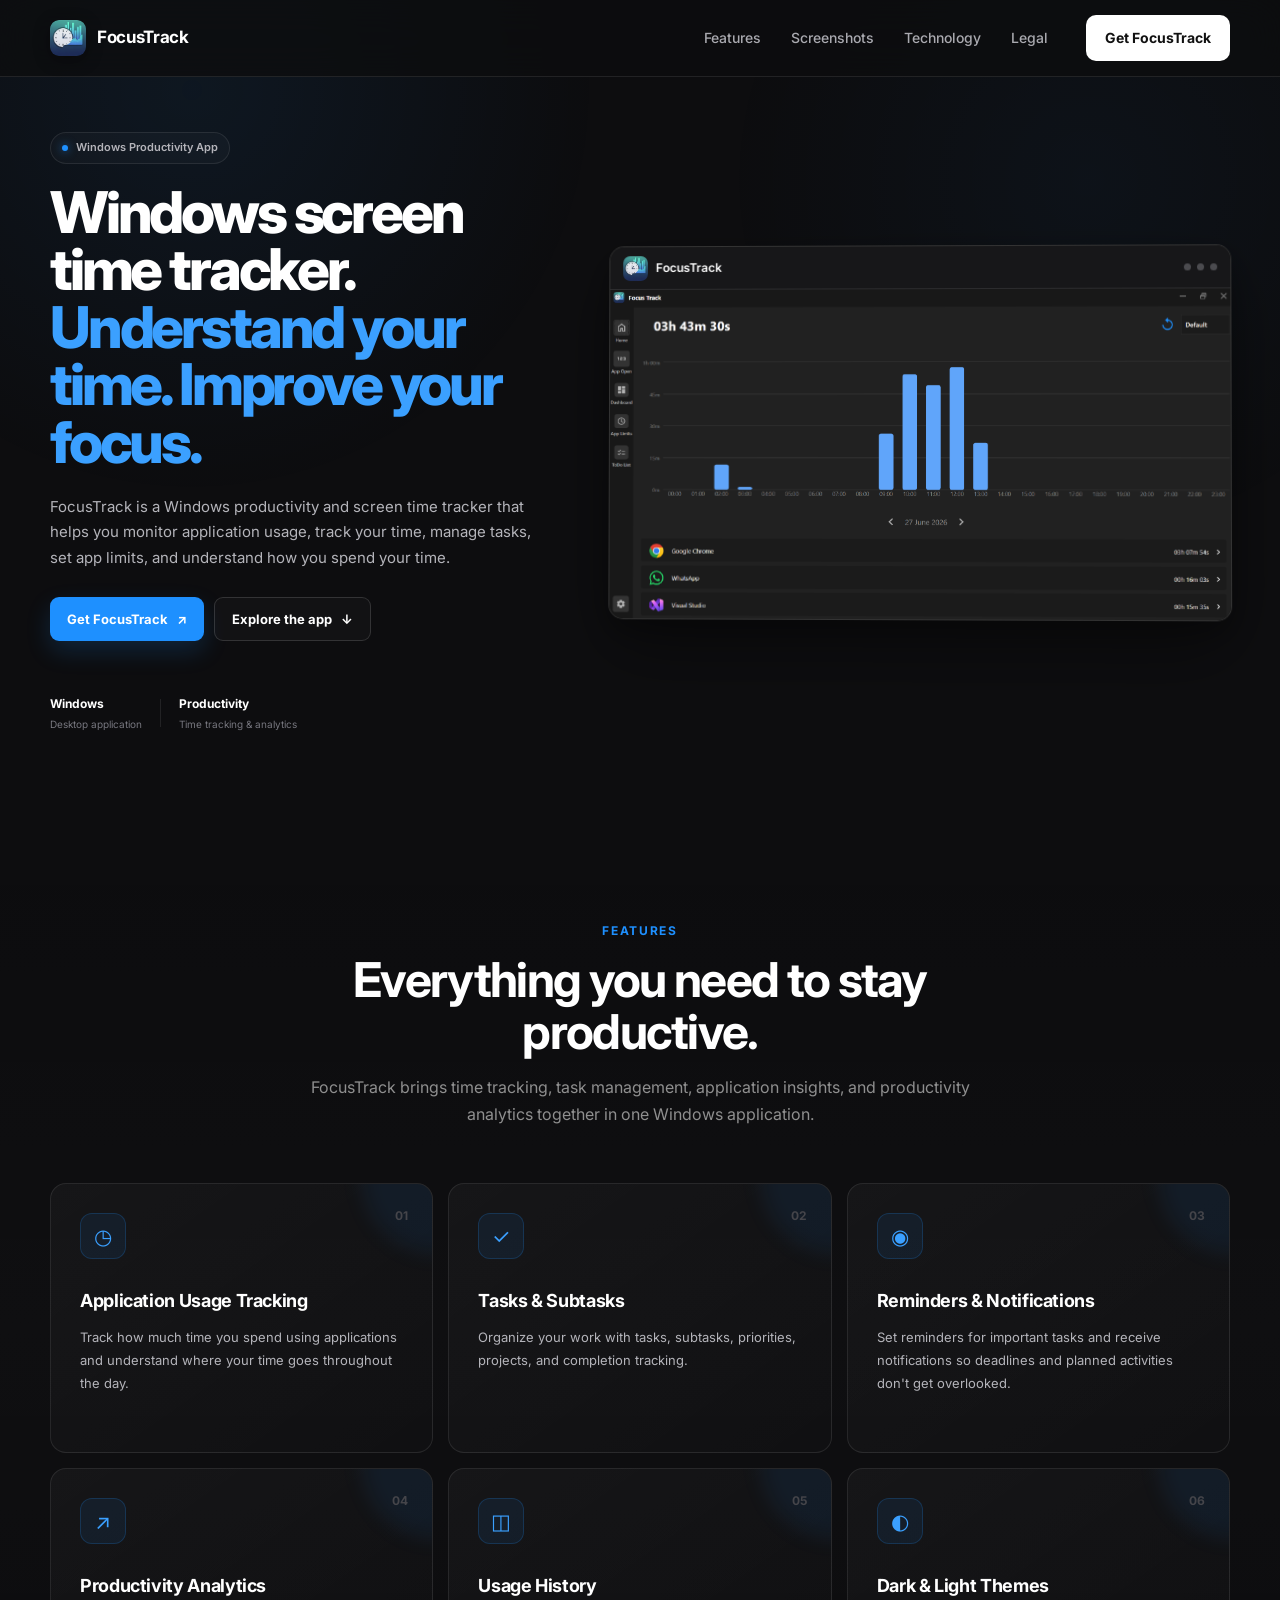
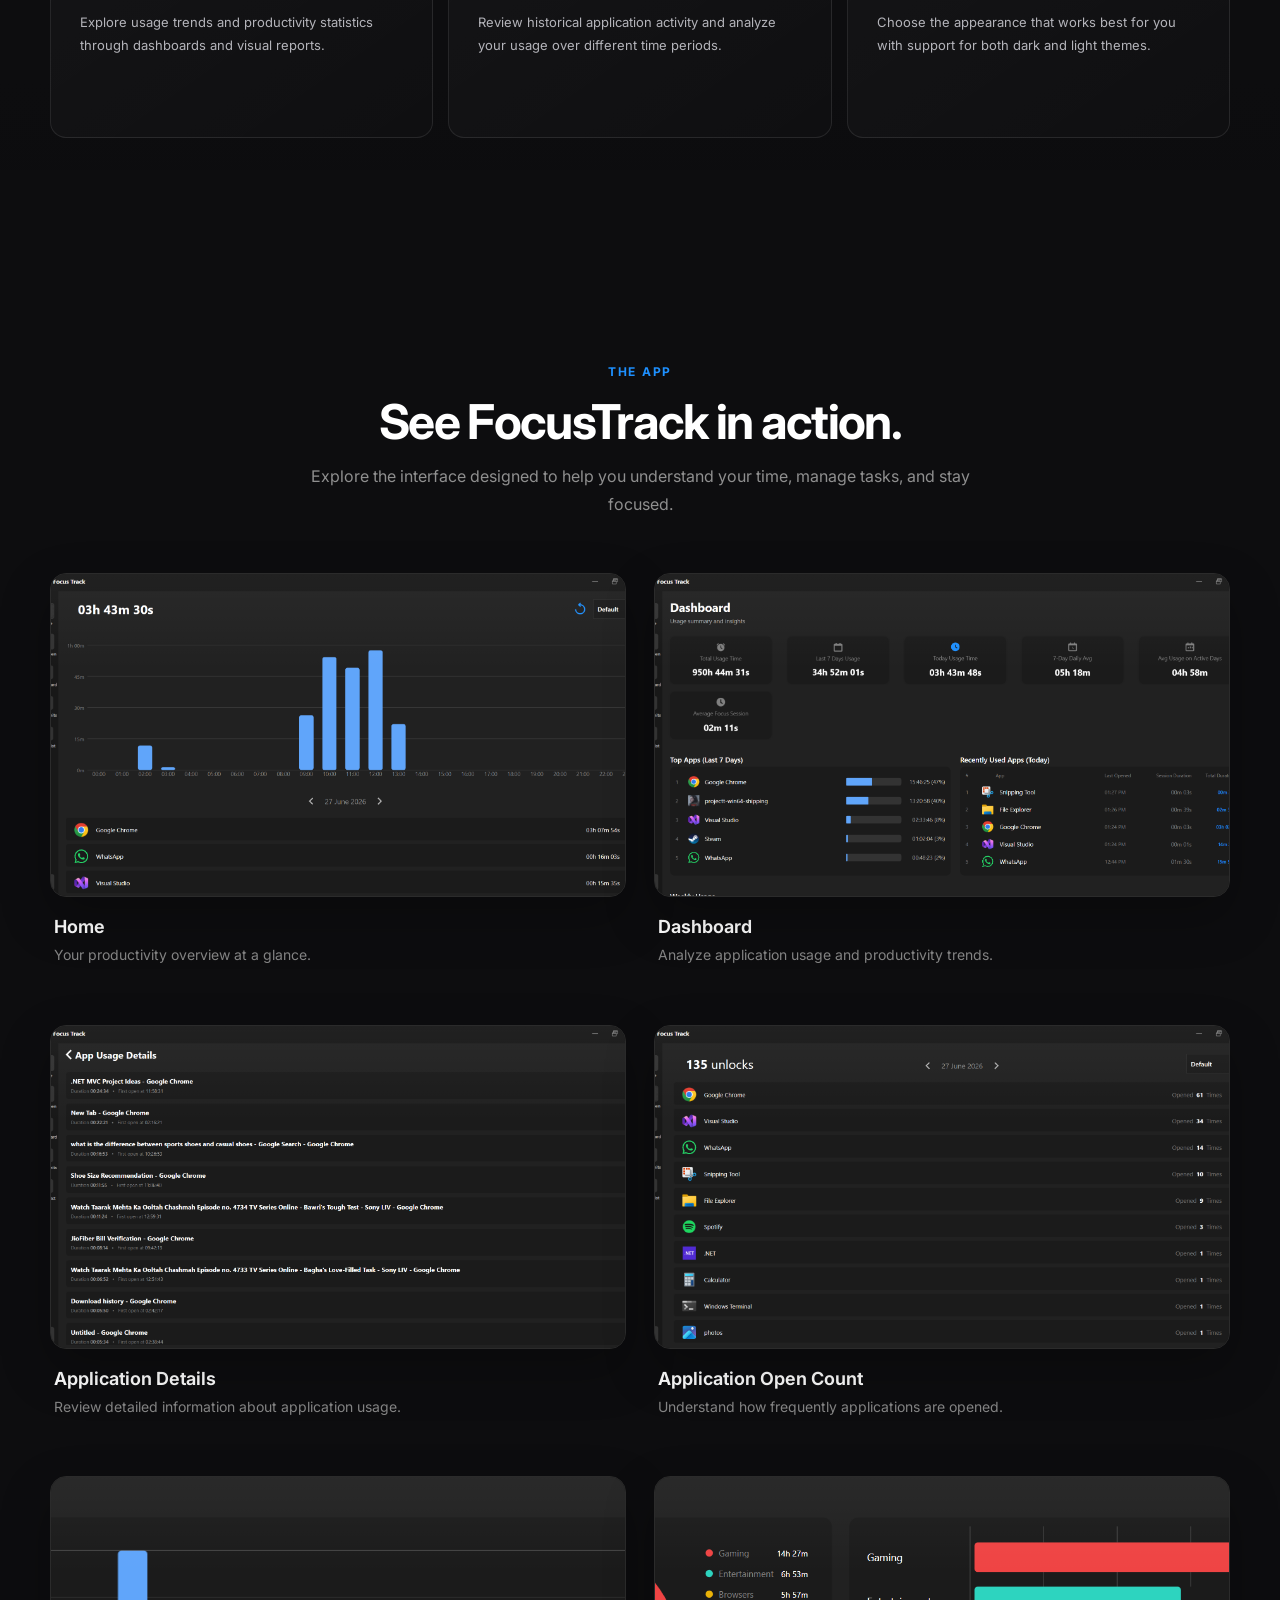
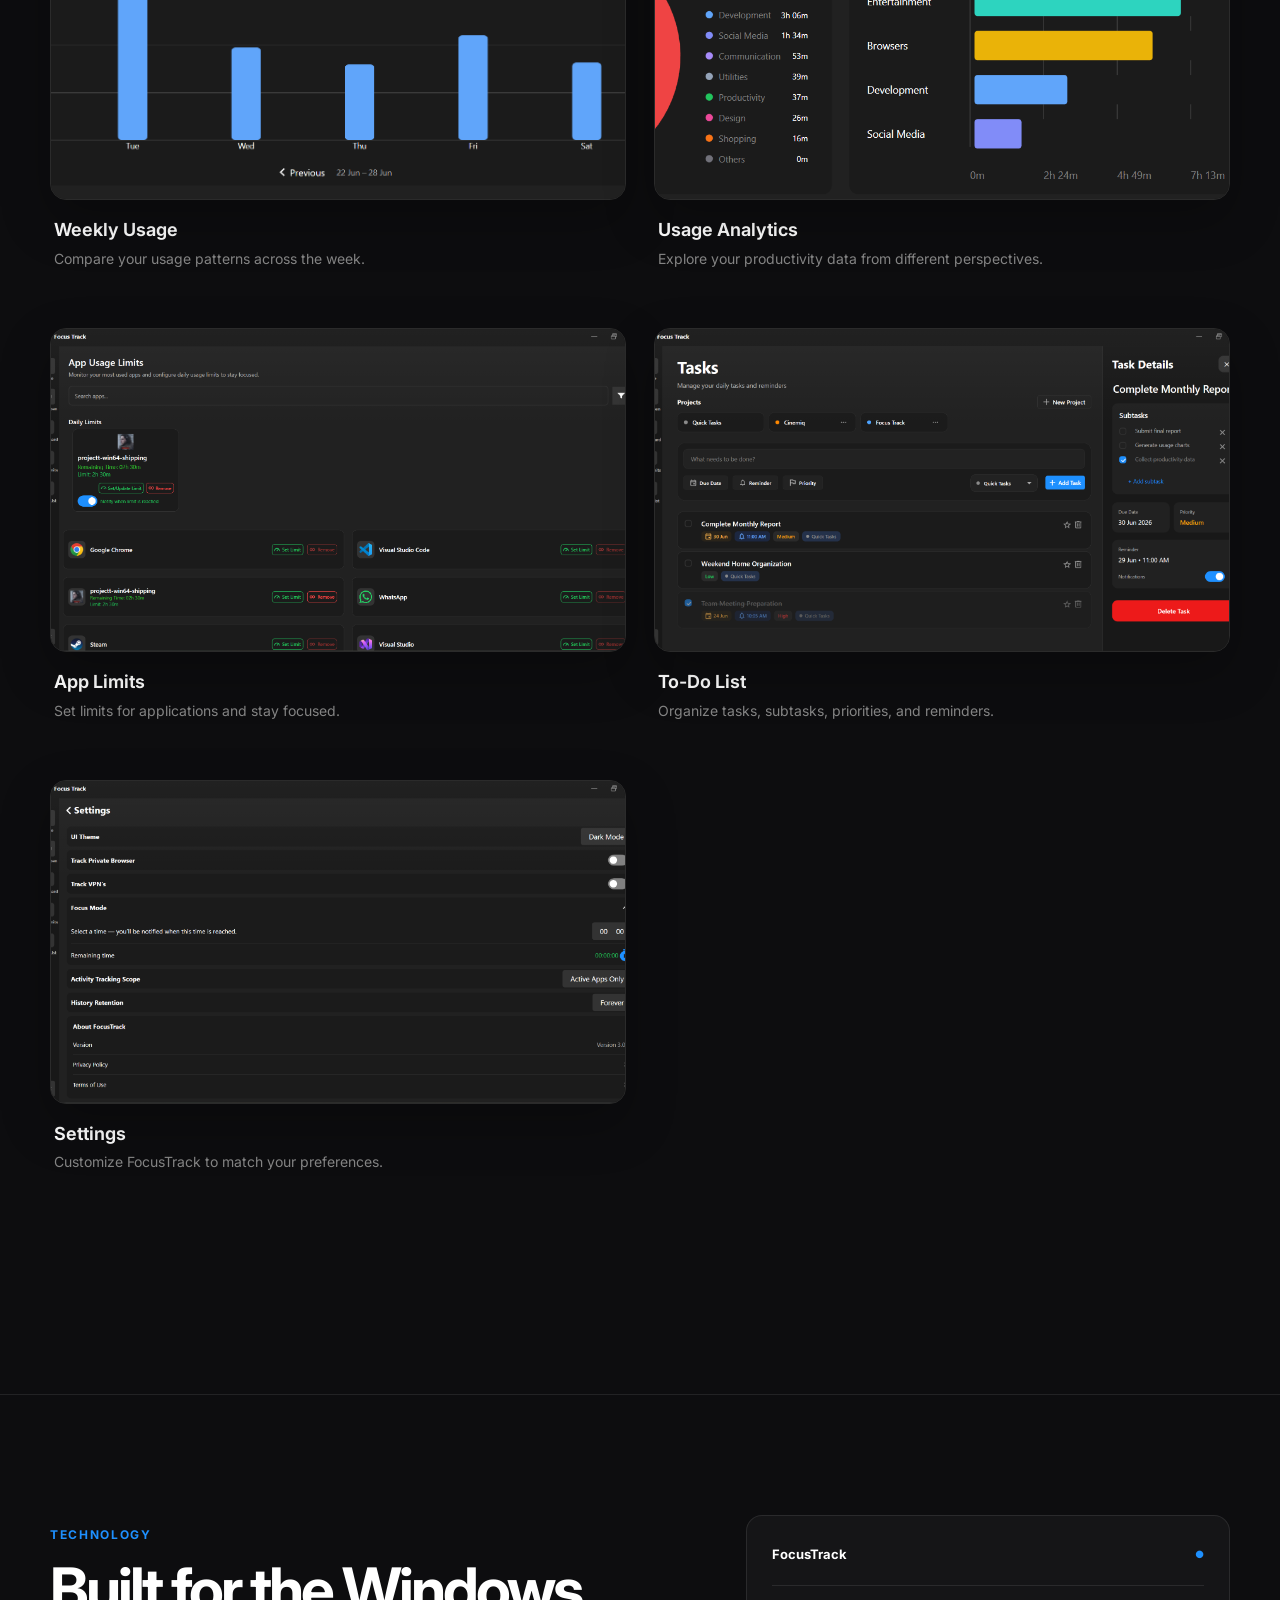
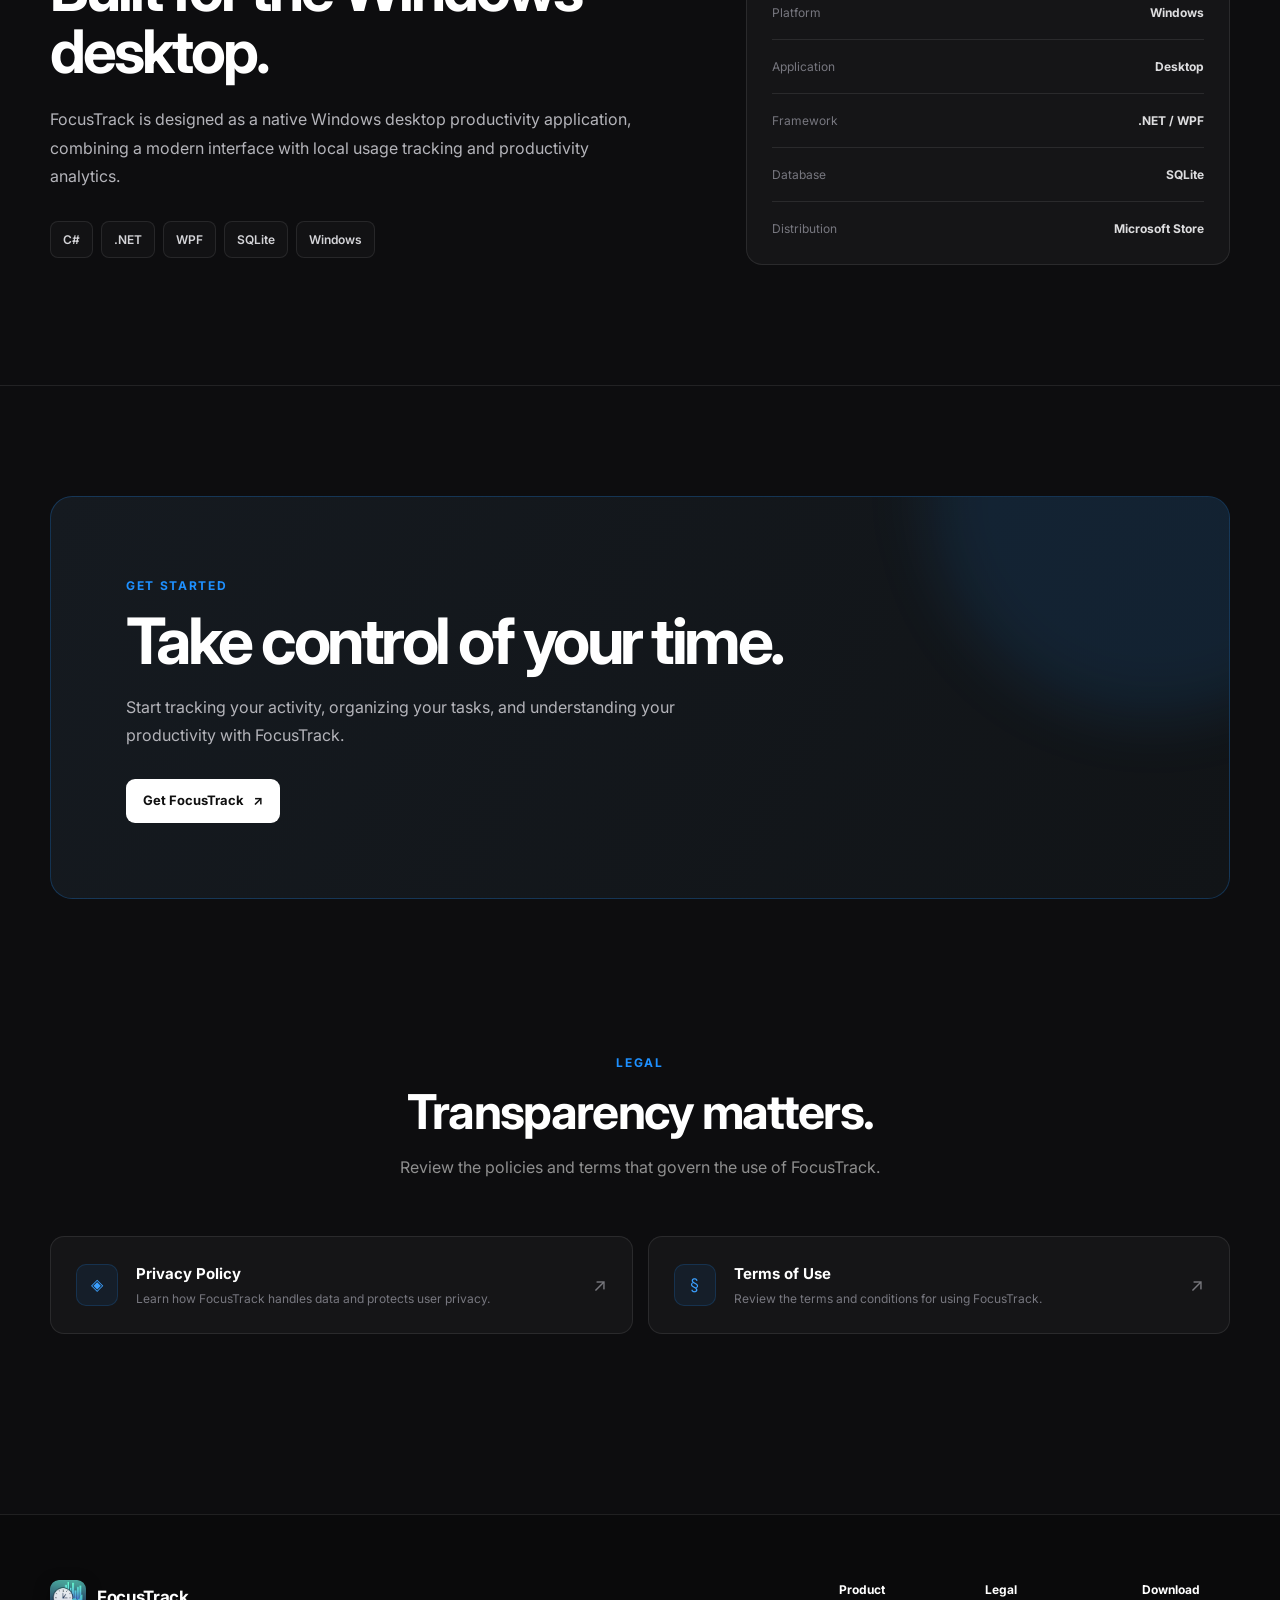
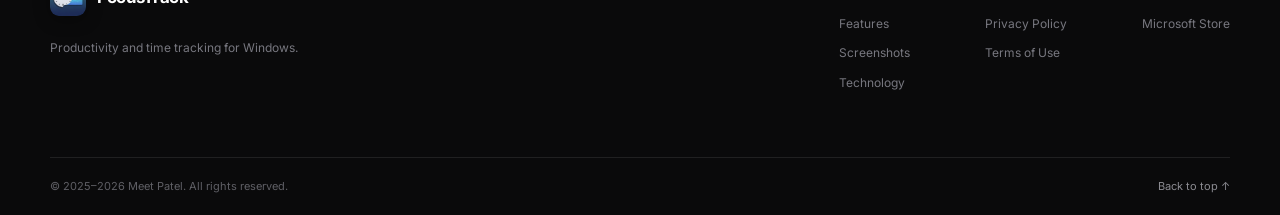
==== commit ca4f0f41: "googel site verification meta added" ====
--- a/index.html
+++ b/index.html
@@ -7,7 +7,7 @@
   <meta name="viewport" content="width=device-width, initial-scale=1.0">
 
   <meta name="theme-color" content="#111111">
-
+  <meta name="google-site-verification" content="hrBMposGL-7Aa5CaeWDDfyi5IgJpXyi4PKFThiwrFvk" />
   <title>FocusTrack — Windows Screen Time & Productivity Tracker</title>
 
   <meta name="description"
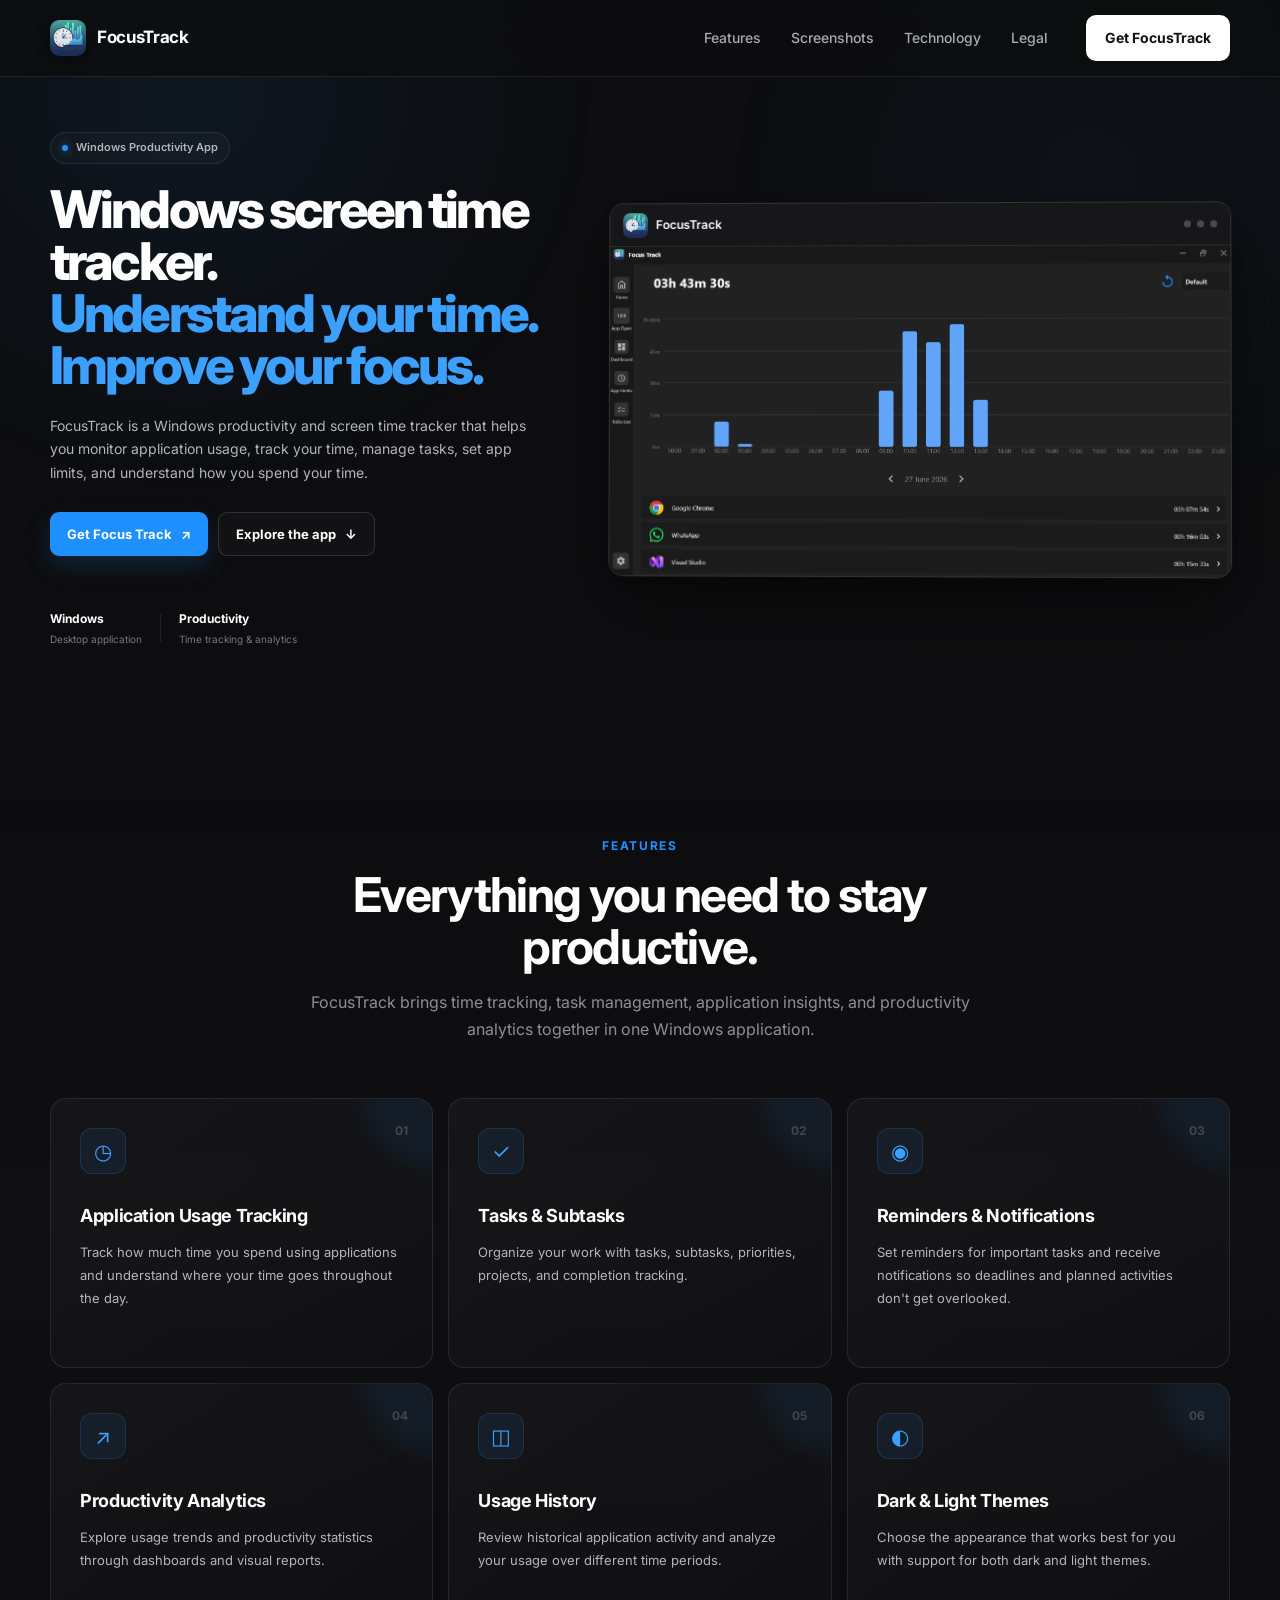
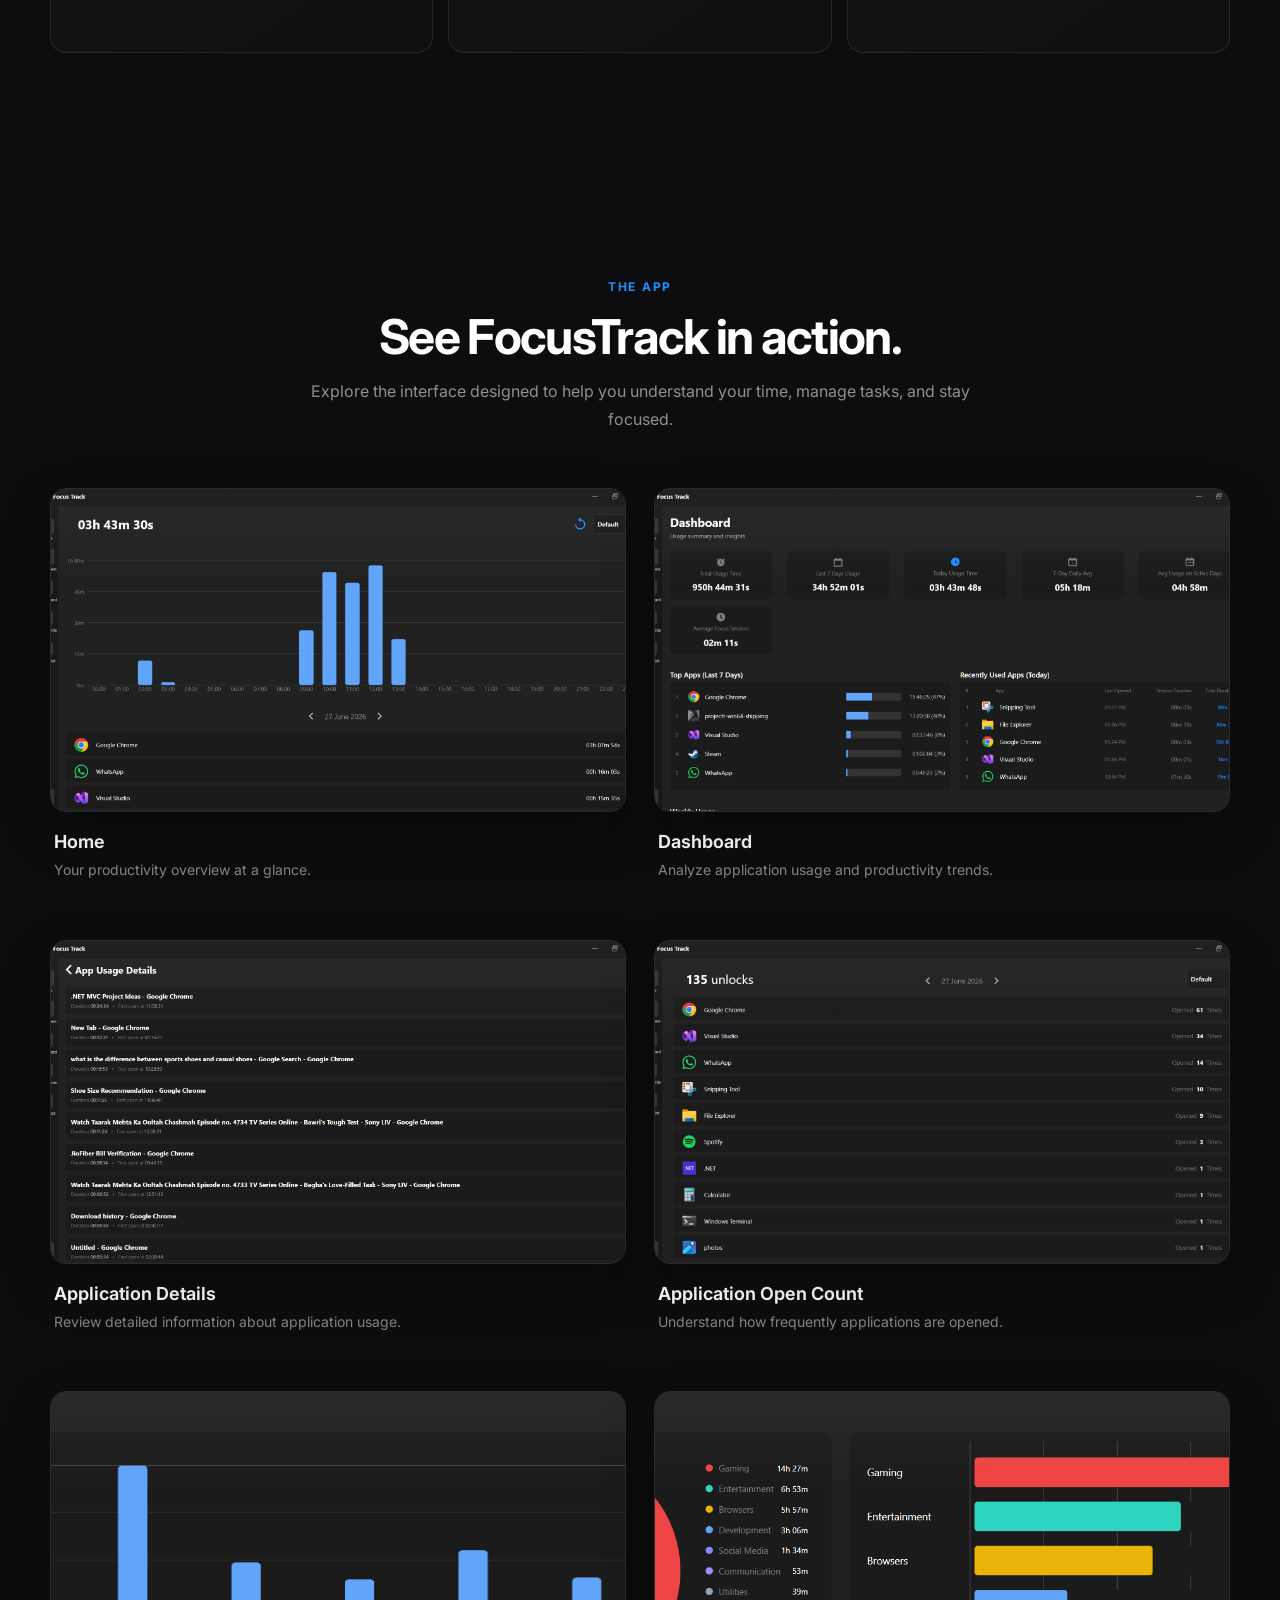
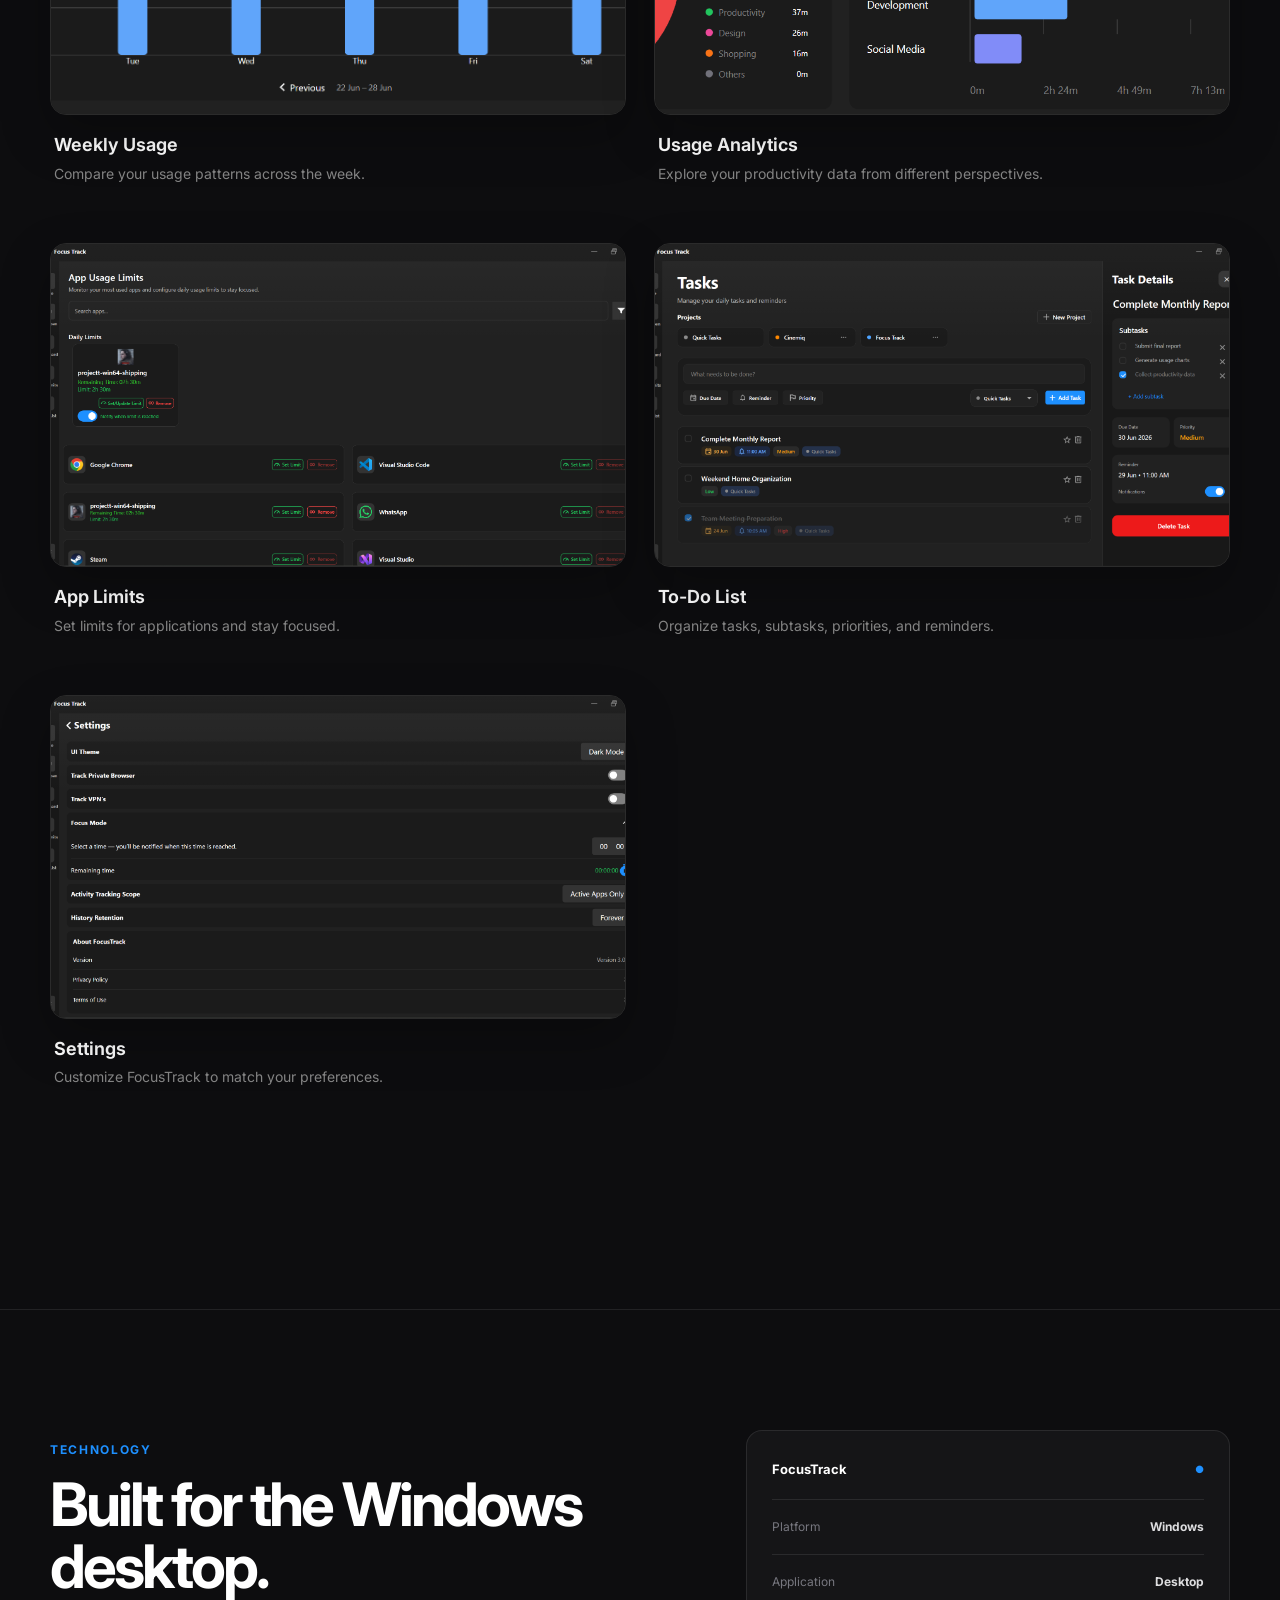
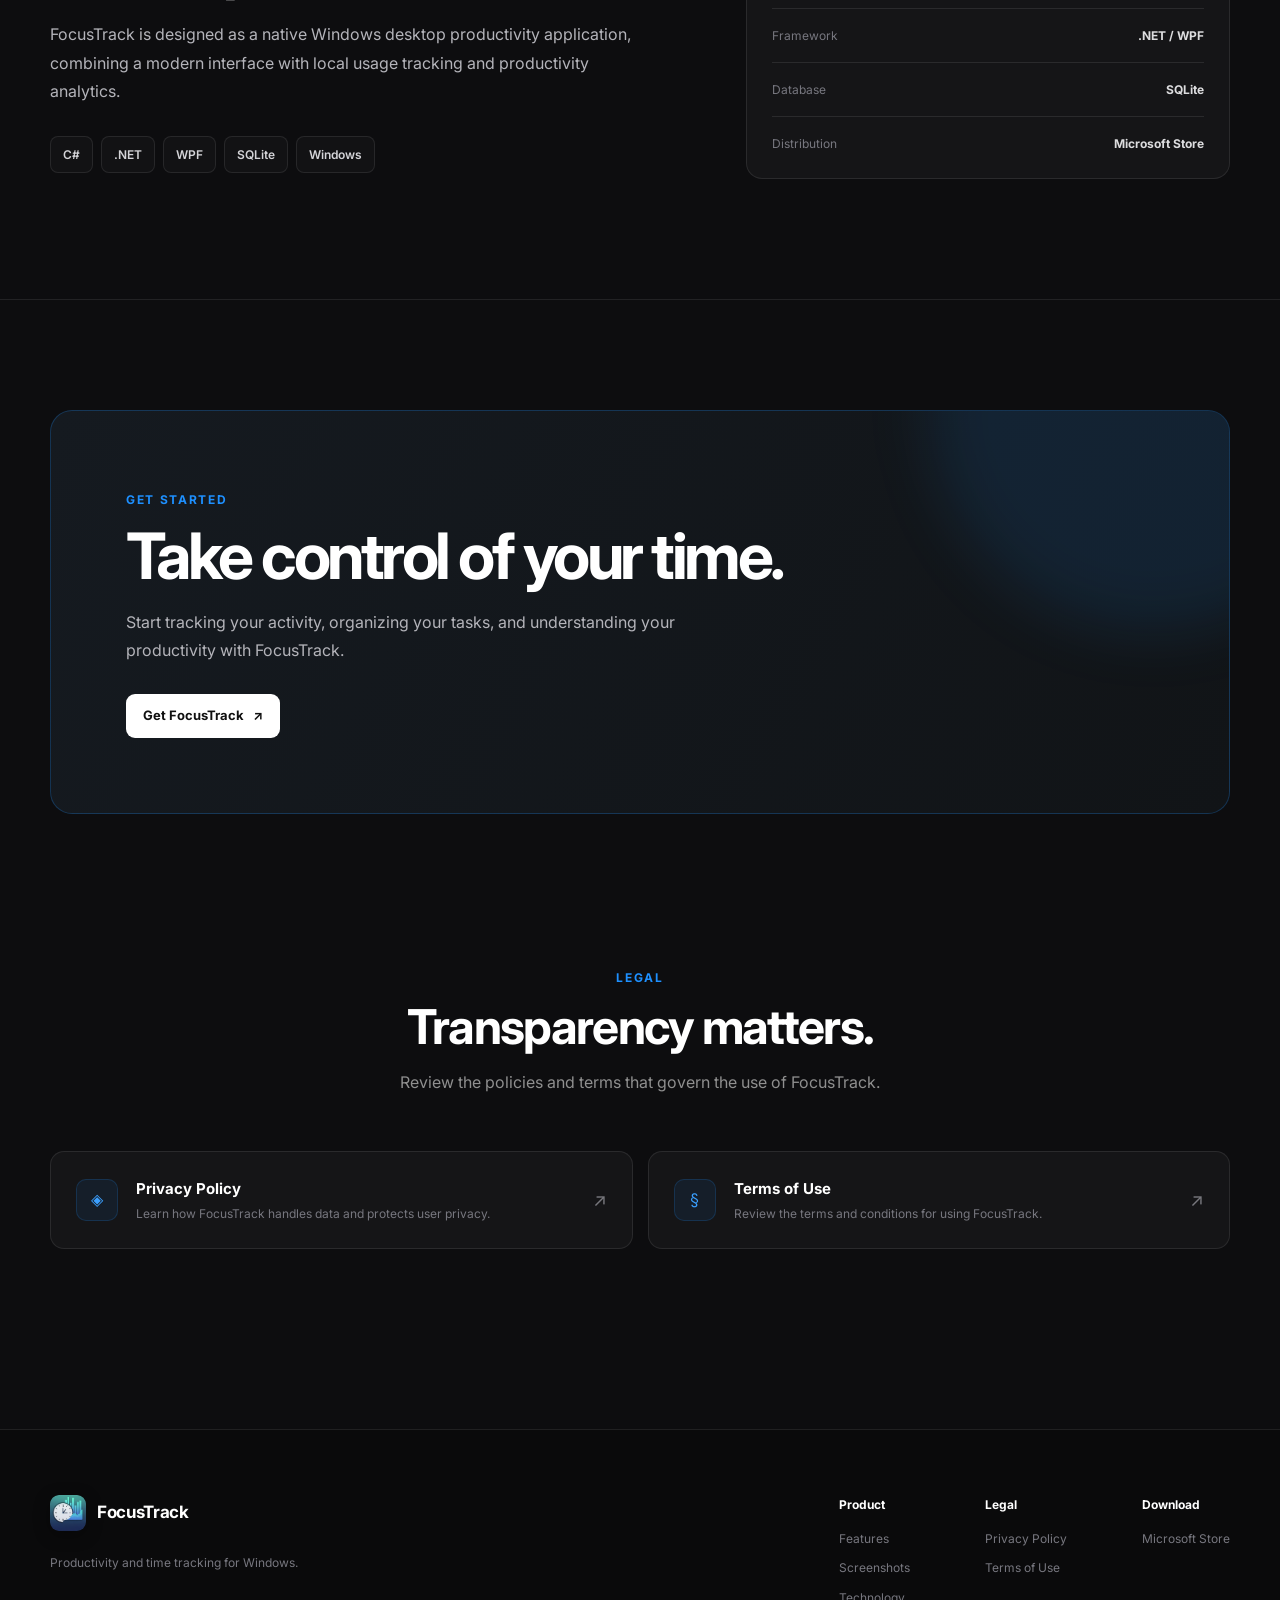
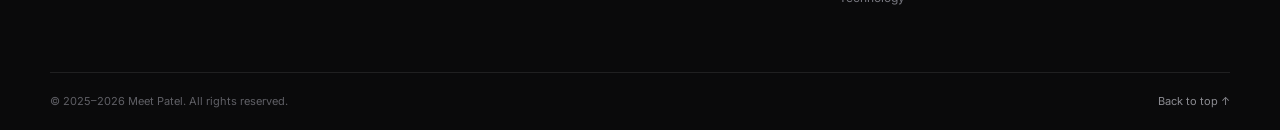
==== commit 77e78966: "deleted google html file" ====
--- a/index.html
+++ b/index.html
@@ -122,7 +122,7 @@
 
             <a href="https://get.microsoft.com/installer/download/9p7xcvb104jd?referrer=appbadge" target="_blank"
               rel="noopener noreferrer" class="button button-primary">
-              Get FocusTrack
+              Get Focus Track
               <span>↗</span>
             </a>
 
--- a/style.css
+++ b/style.css
@@ -410,8 +410,7 @@
 
 .hero h1 {
   max-width: 560px;
-
-  font-size: clamp(42px, 4.5vw, 64px);
+  font-size: clamp(38px, 5vw, 52px);
   line-height: 1;
   letter-spacing: -0.055em;
   font-weight: 800;
@@ -431,7 +430,7 @@
 
   color: var(--text-secondary);
 
-  font-size: 15px;
+  font-size: 14px;
   line-height: 1.7;
 }
 
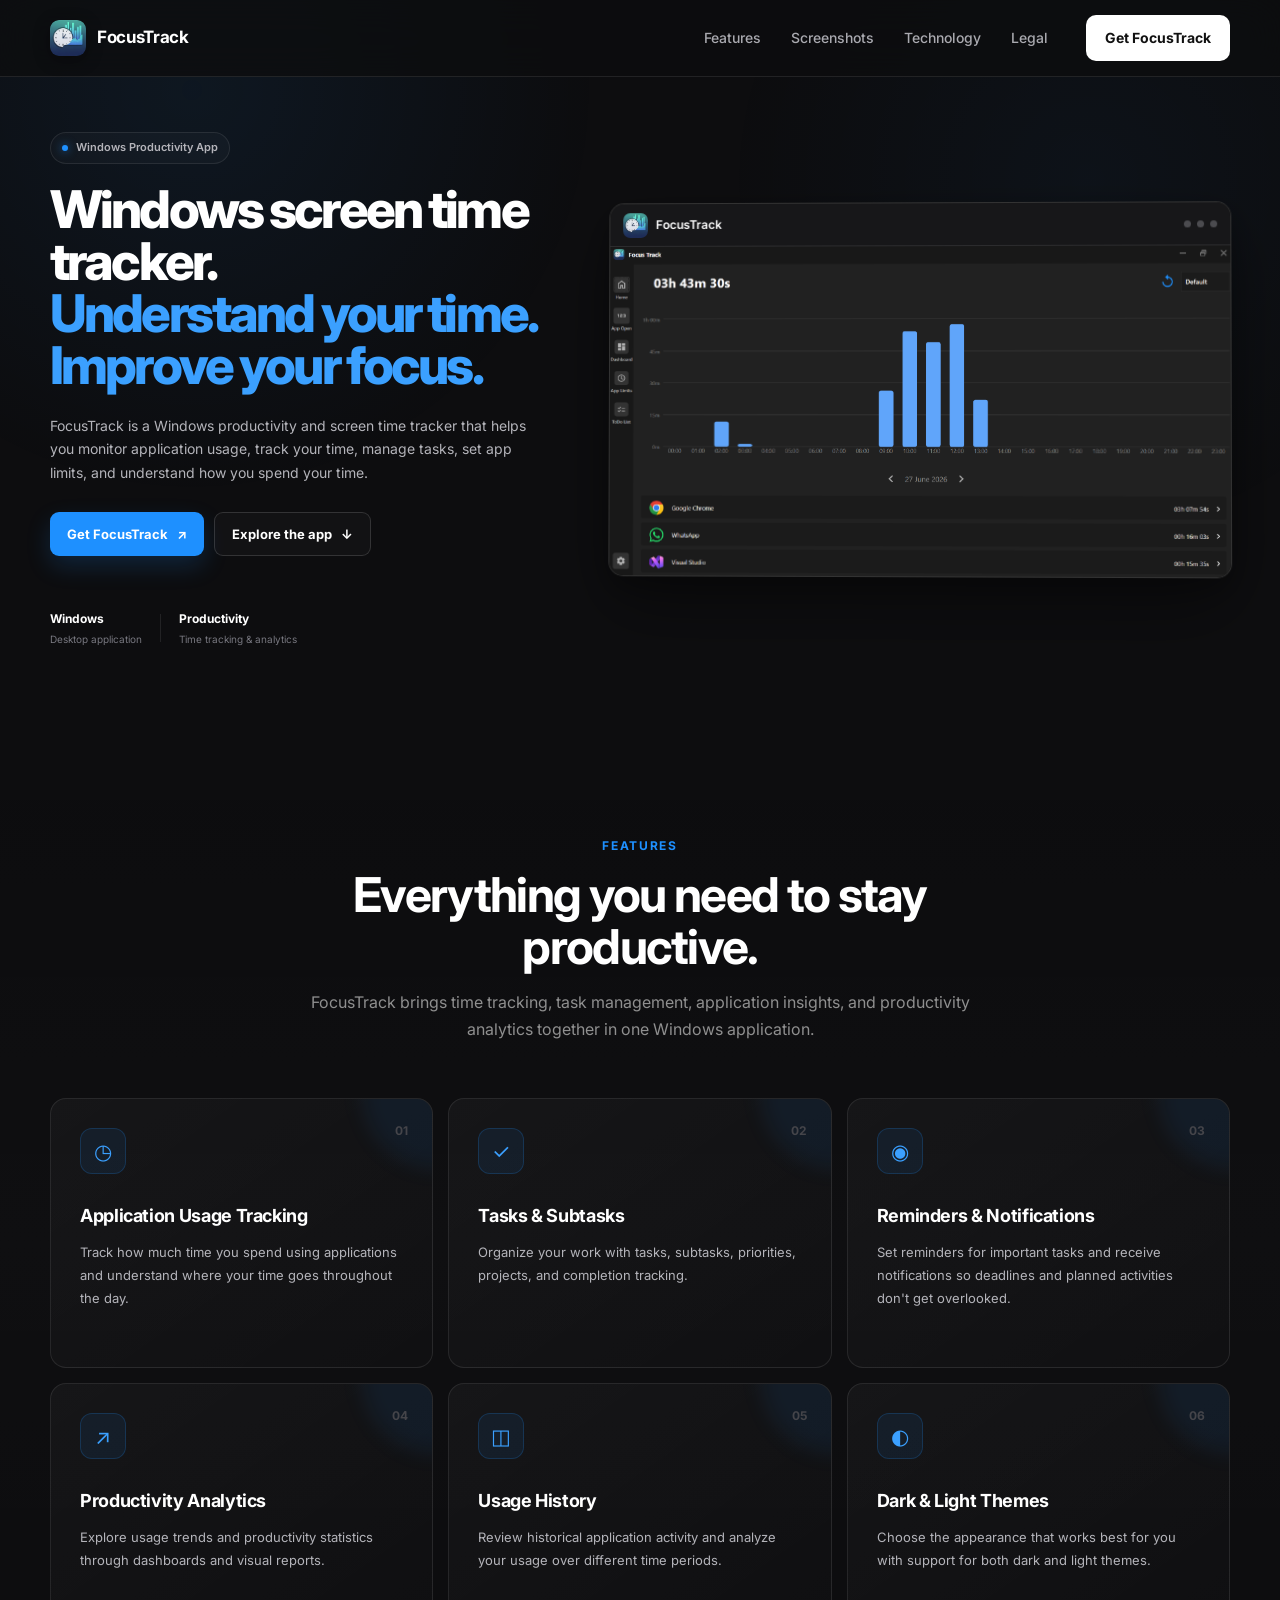
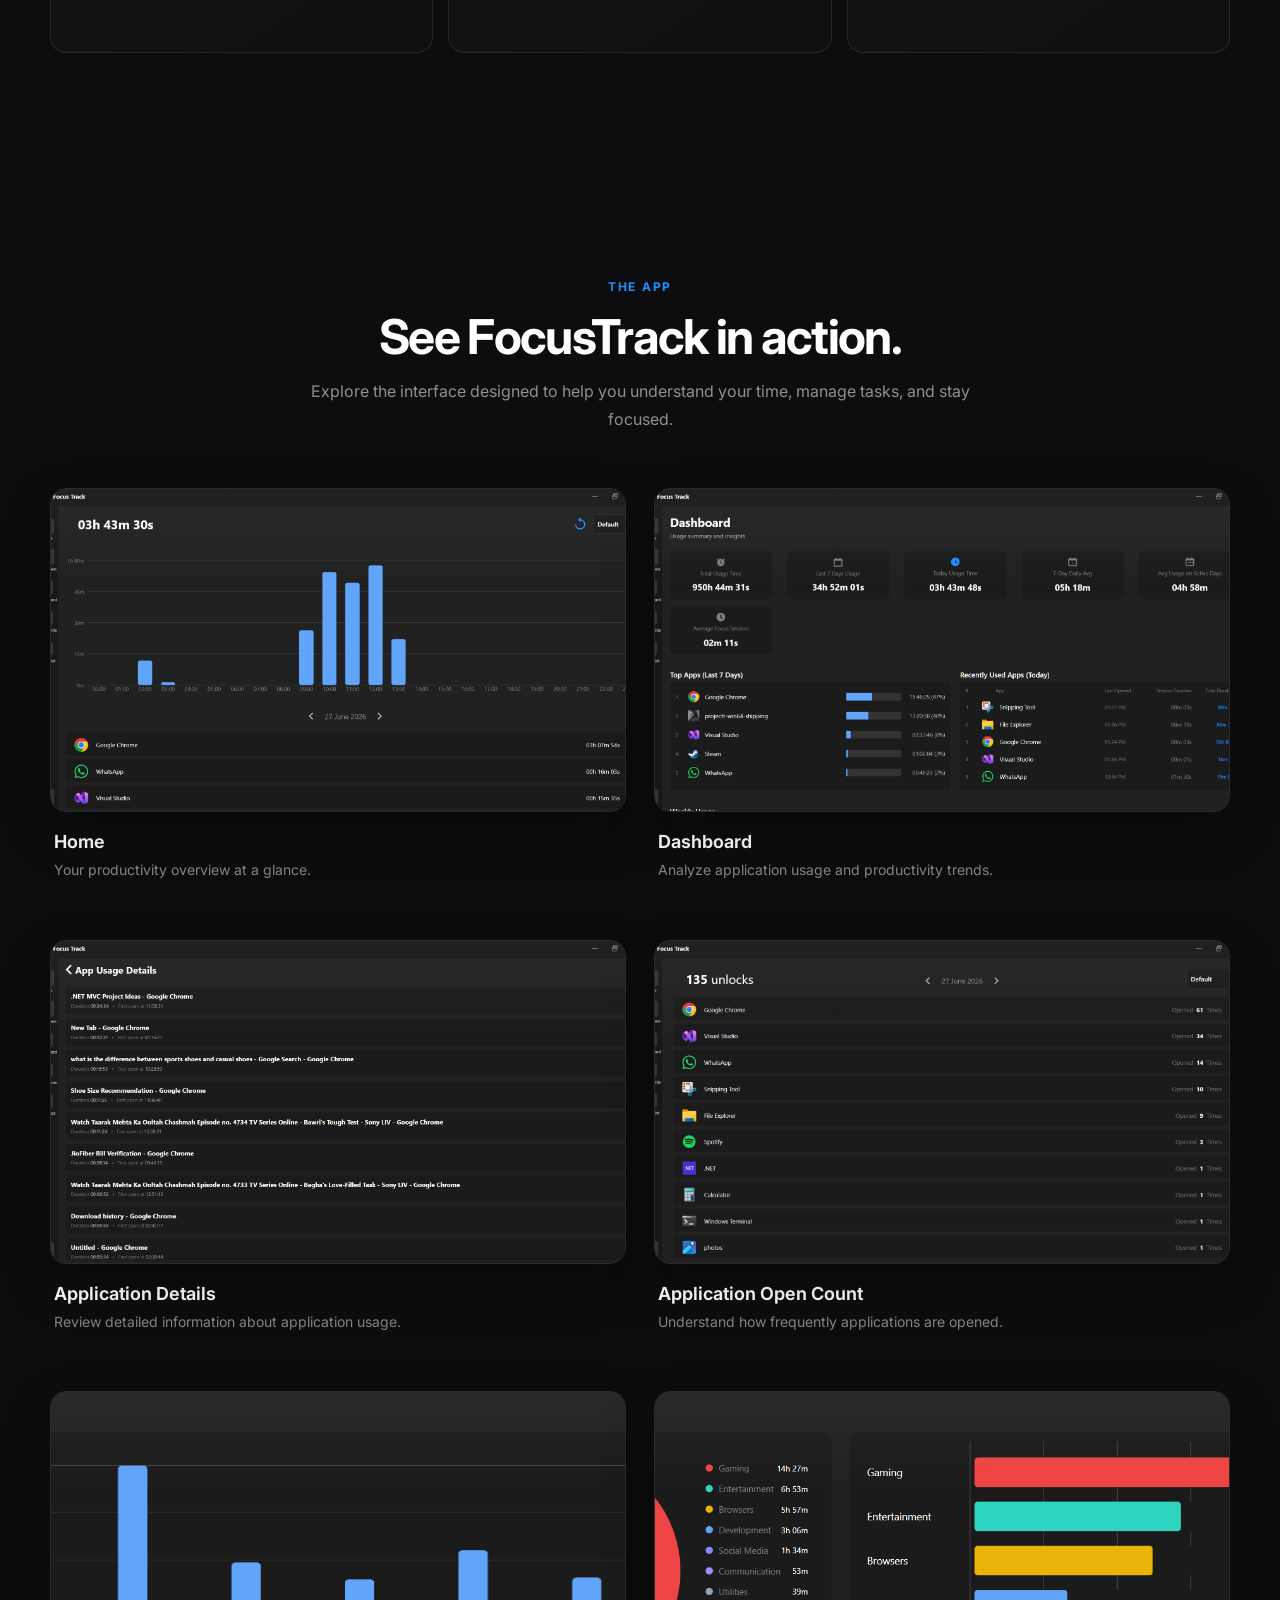
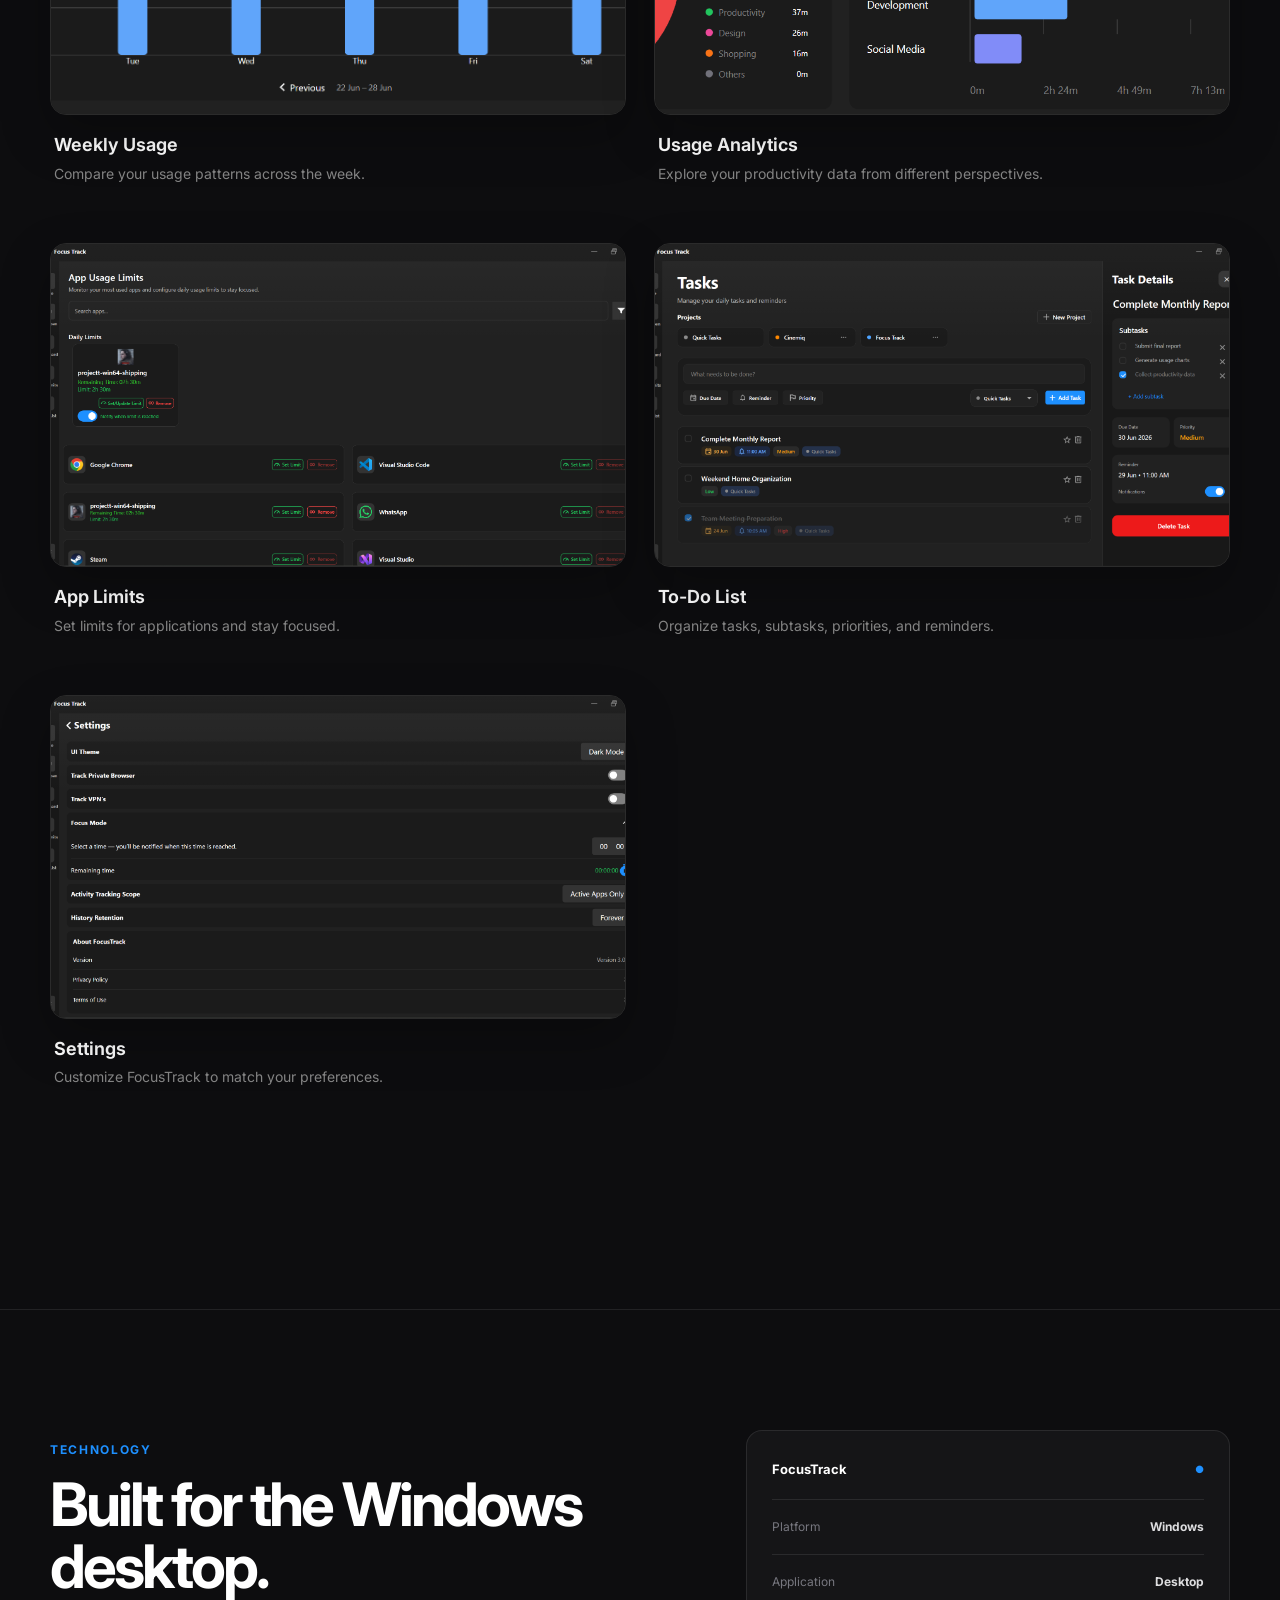
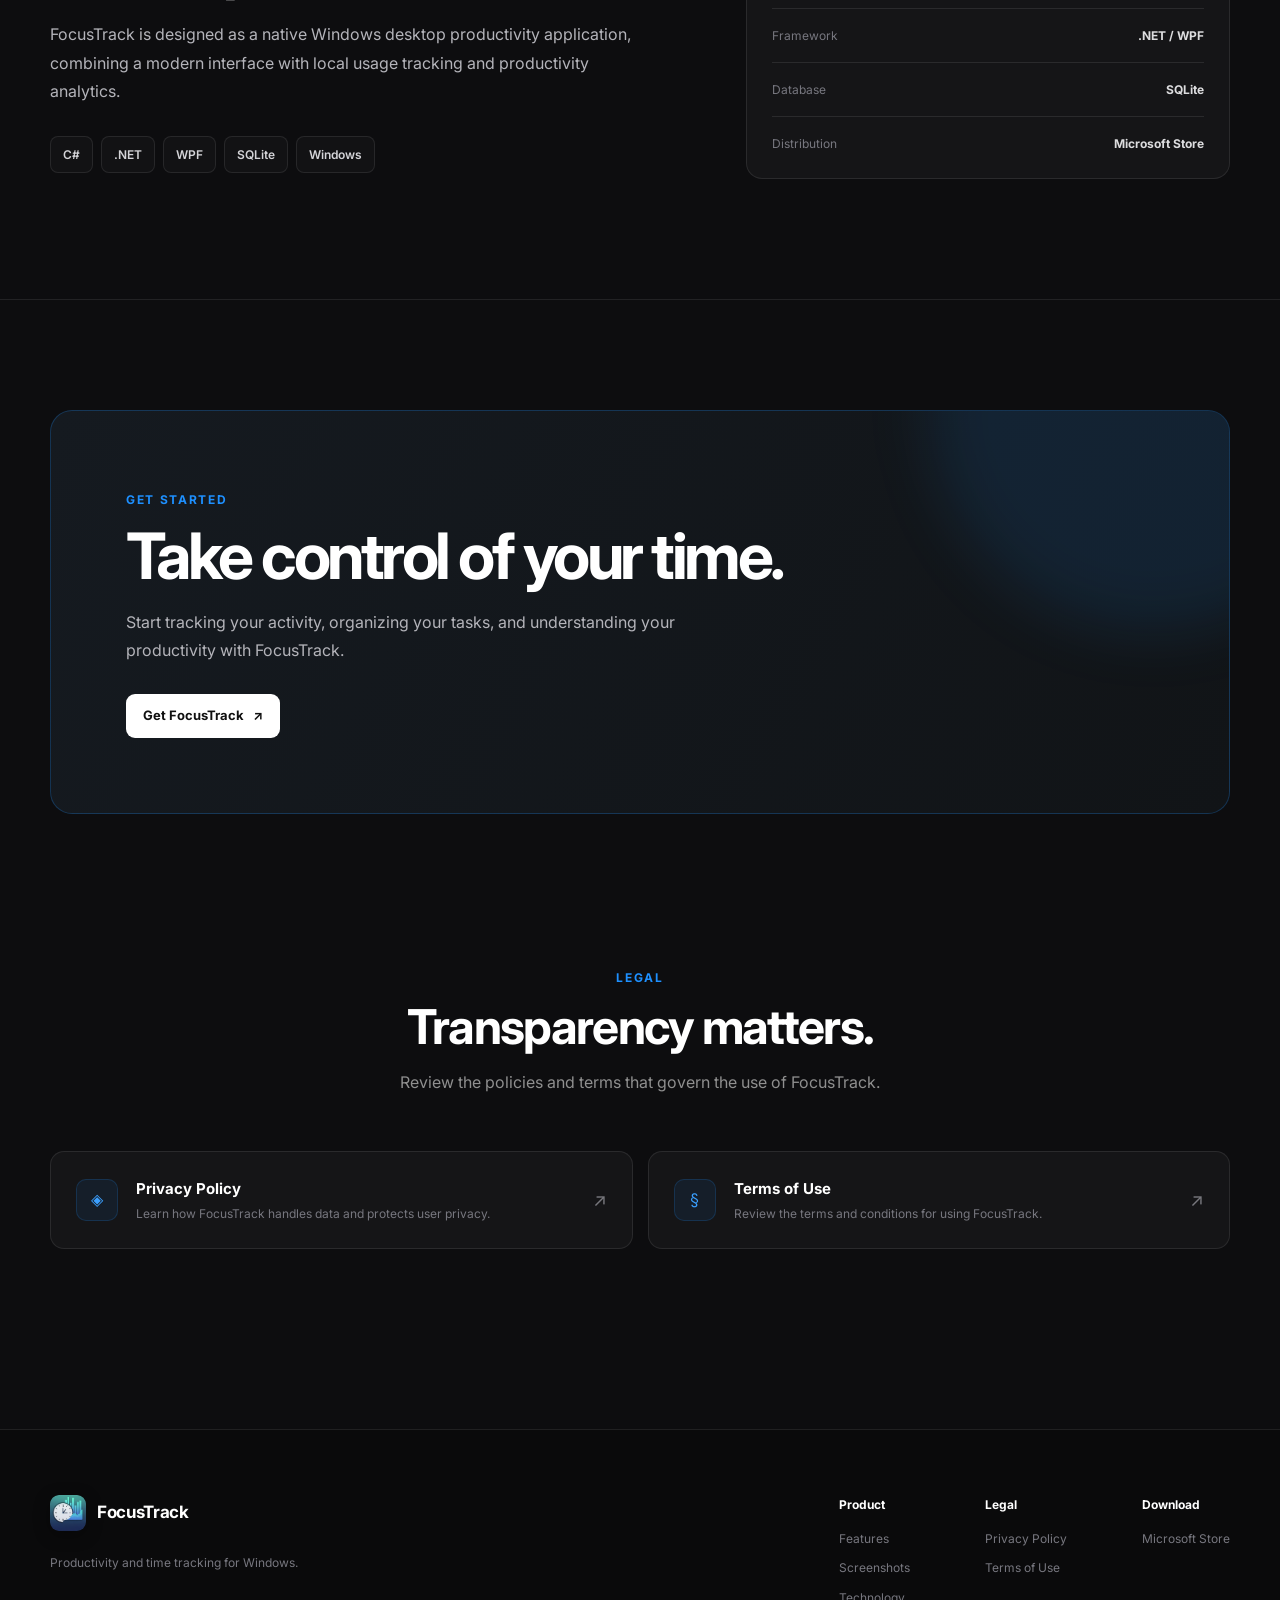
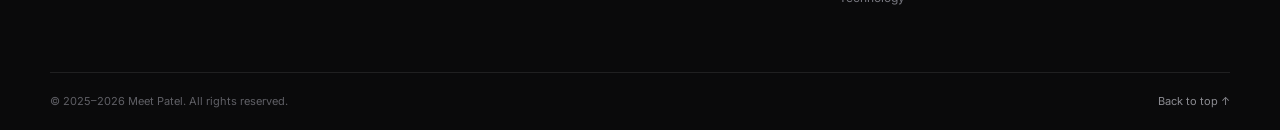
==== commit 8b64e2c2: "small change" ====
--- a/index.html
+++ b/index.html
@@ -122,7 +122,7 @@
 
             <a href="https://get.microsoft.com/installer/download/9p7xcvb104jd?referrer=appbadge" target="_blank"
               rel="noopener noreferrer" class="button button-primary">
-              Get Focus Track
+              Get FocusTrack
               <span>↗</span>
             </a>
 
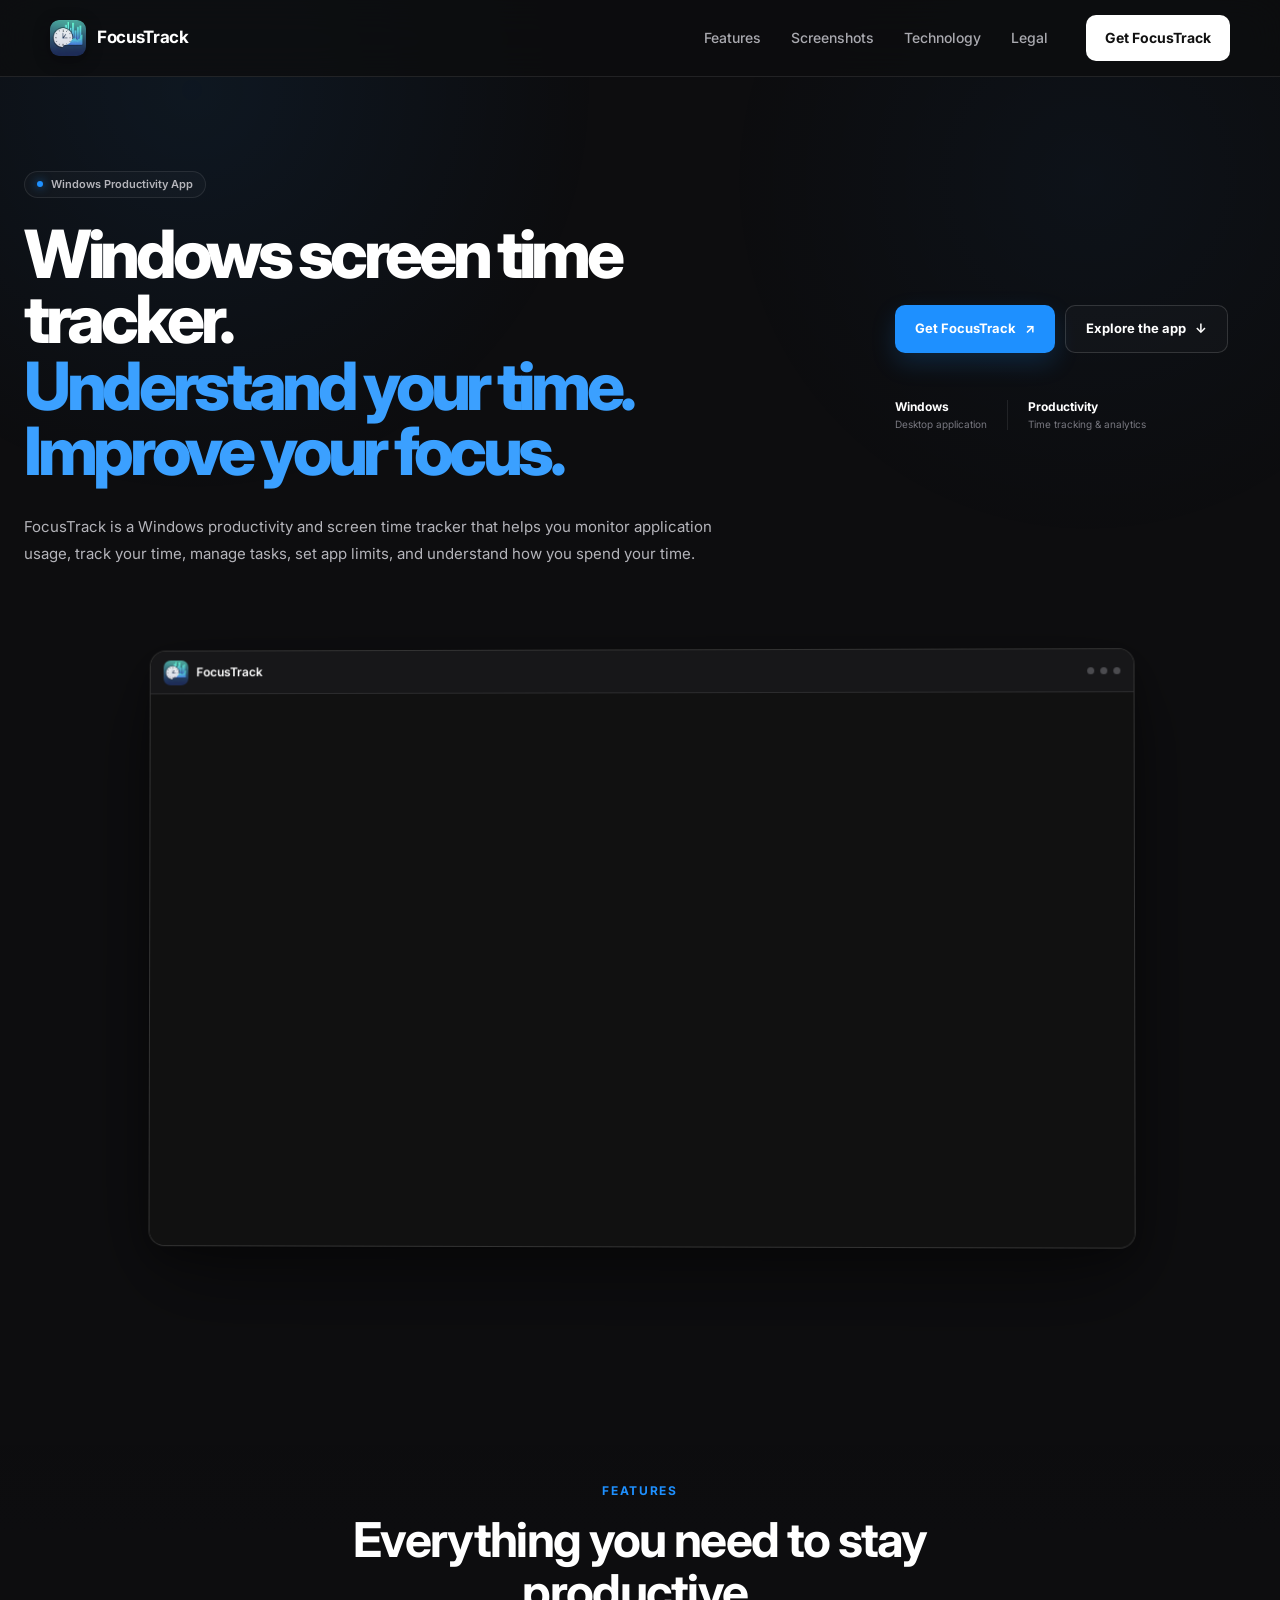
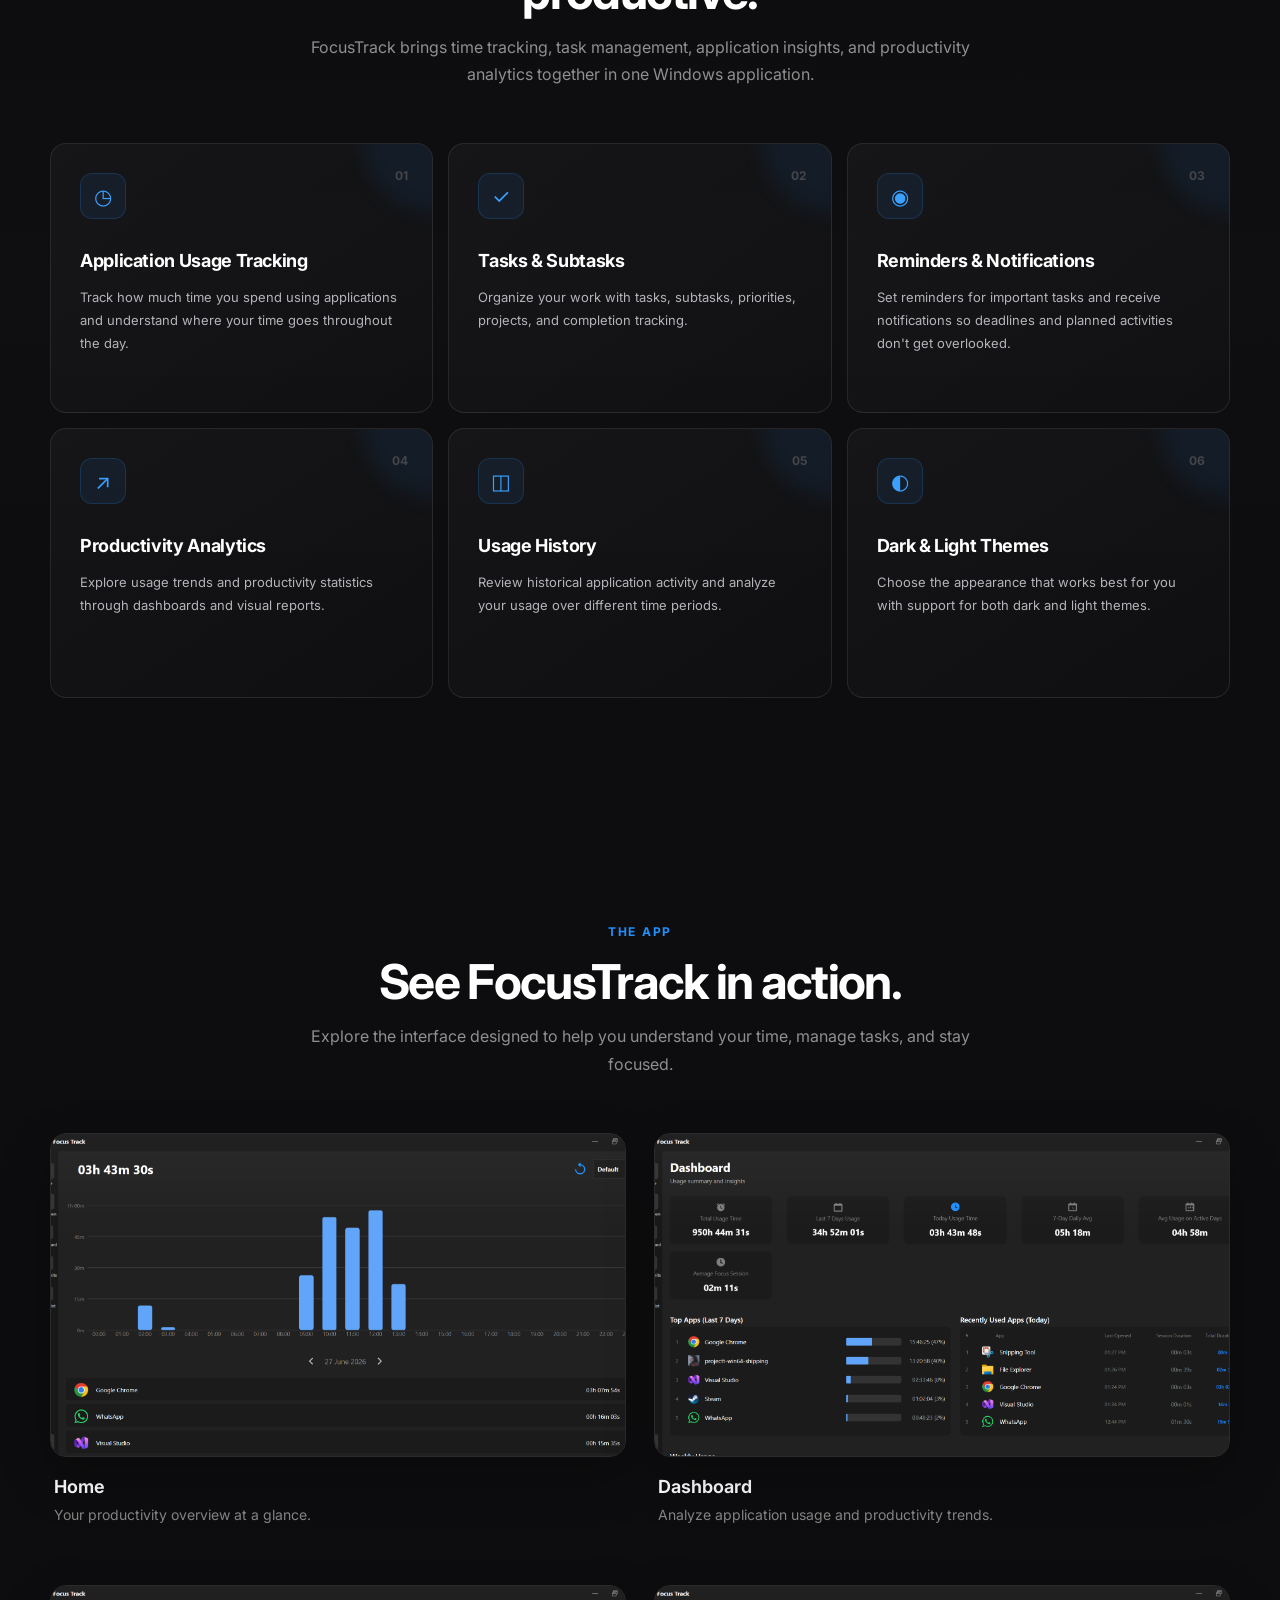
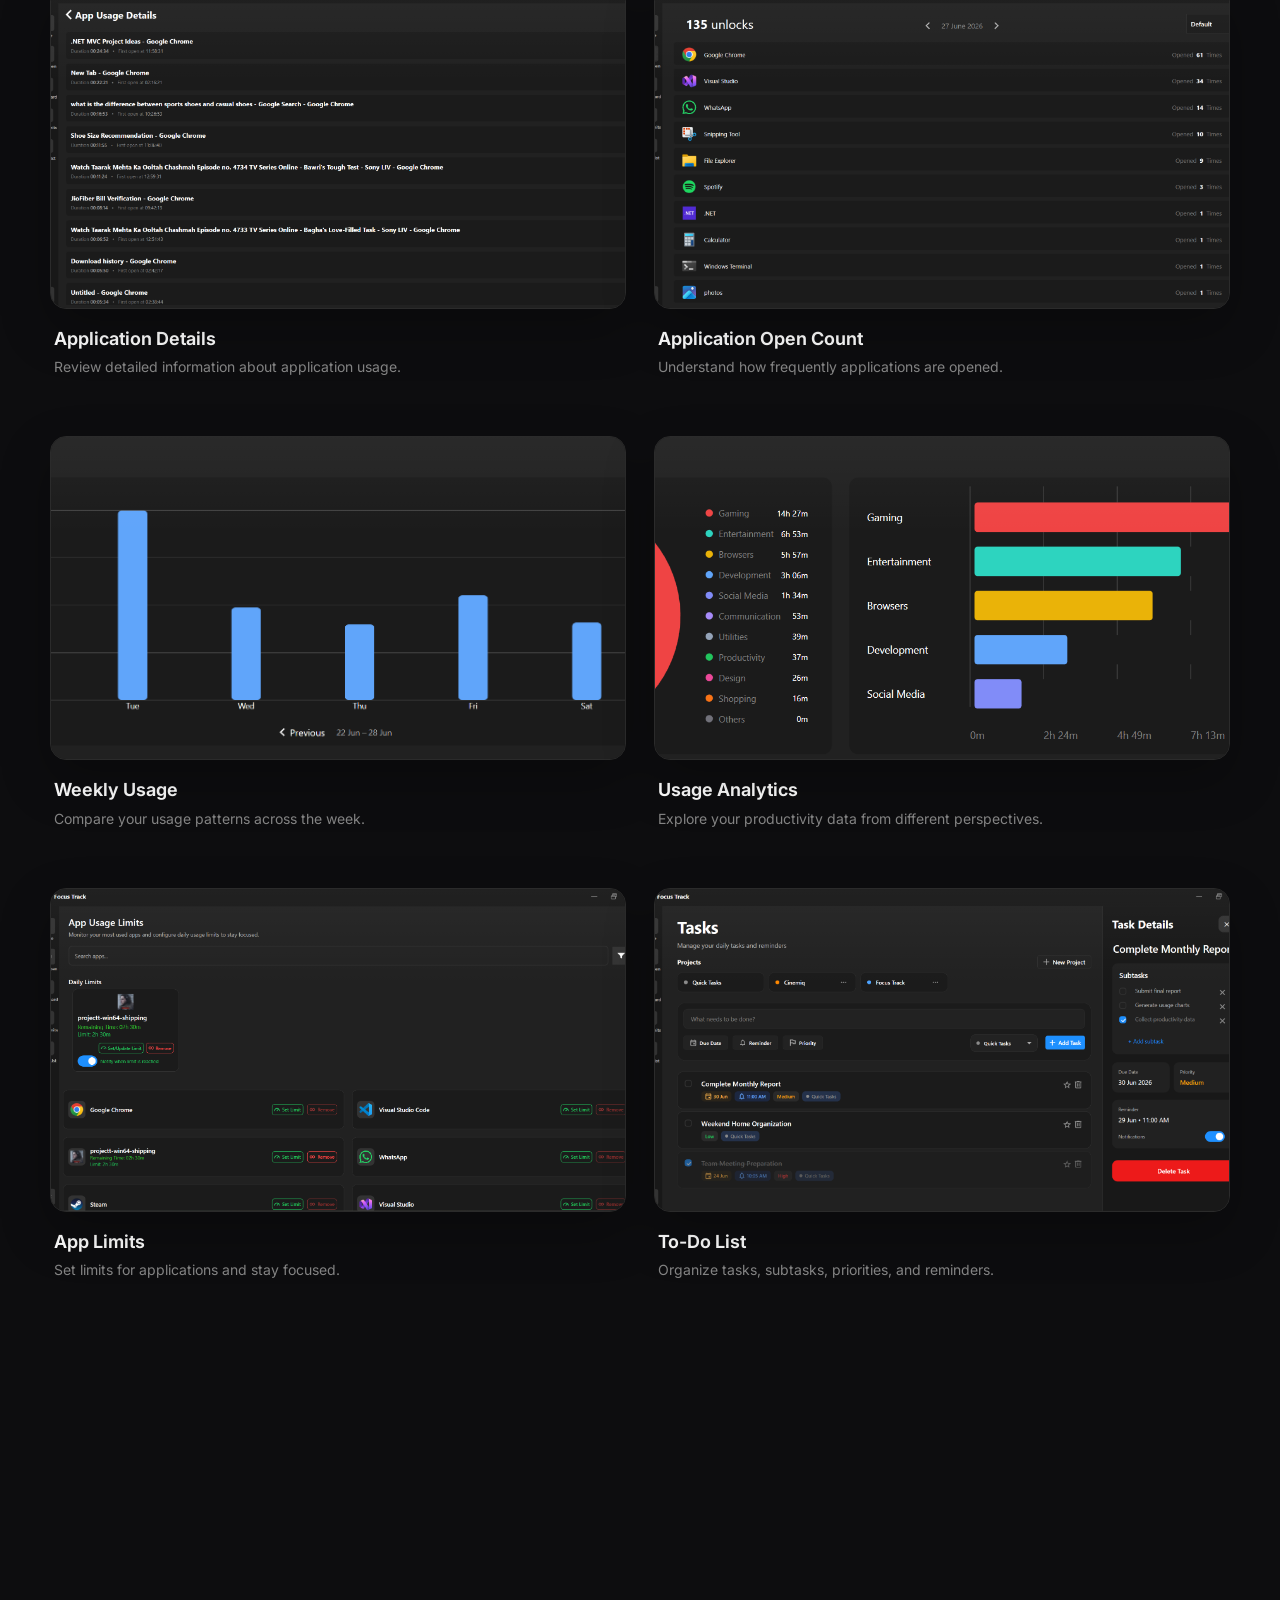
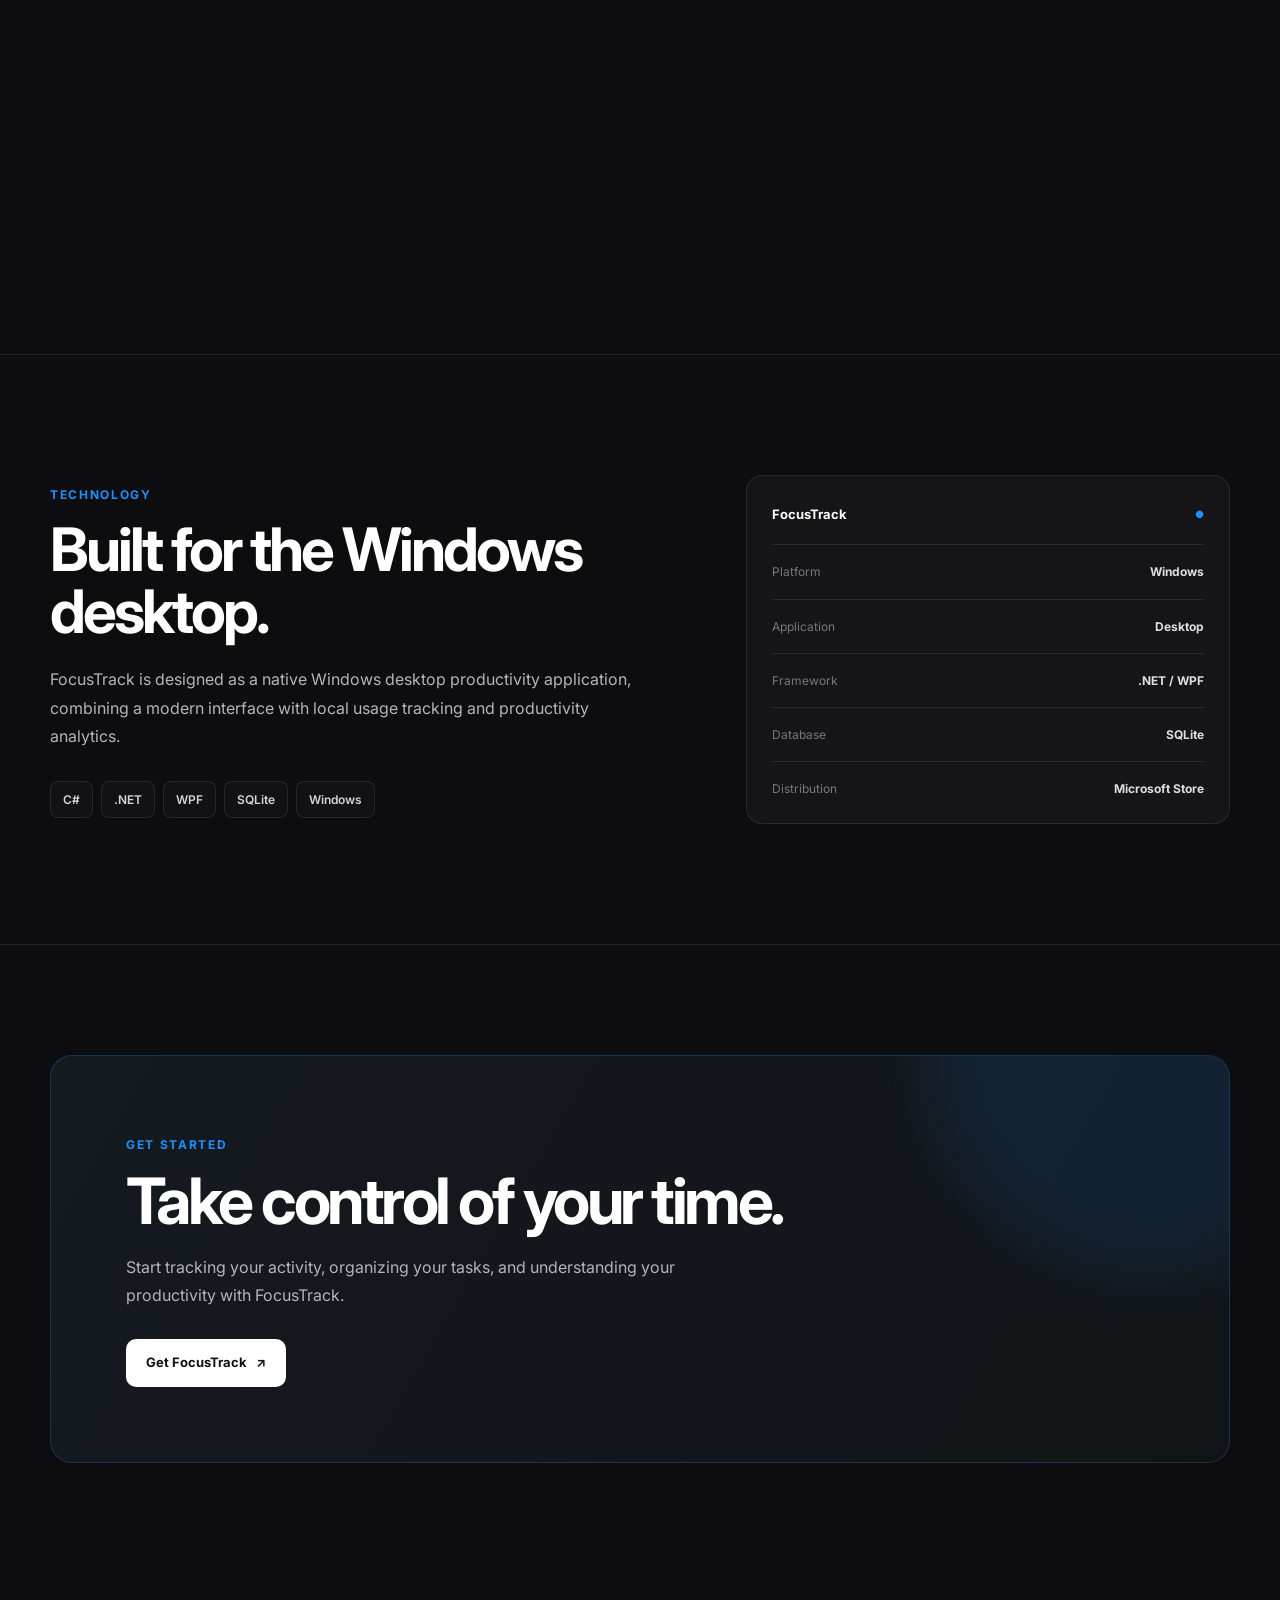
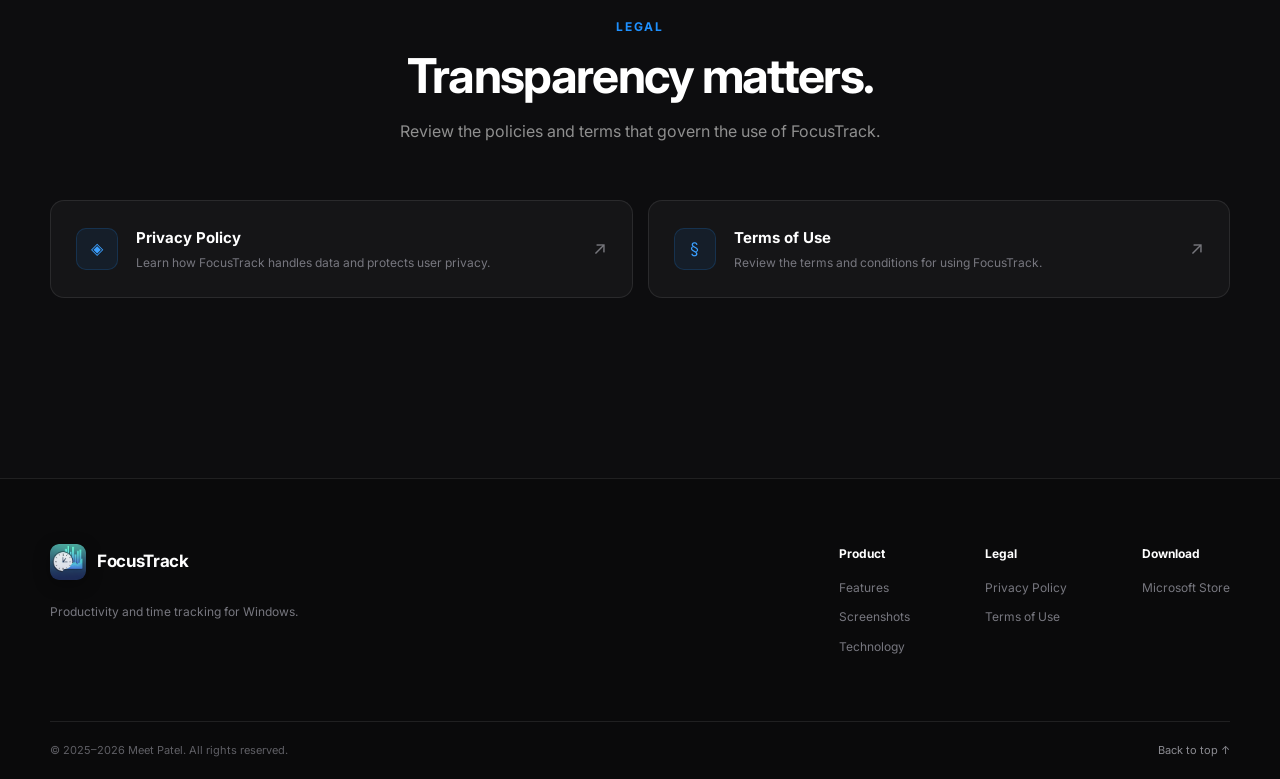
==== commit af55fa78: "fix: re-structucher the Hero Section" ====
--- a/index.html
+++ b/index.html
@@ -7,9 +7,9 @@
   <meta name="viewport" content="width=device-width, initial-scale=1.0">
 
   <meta name="theme-color" content="#111111">
+  <title>FocusTrack — Windows Screen Time & Productivity Tracker</title>
+
   <meta name="google-site-verification" content="hrBMposGL-7Aa5CaeWDDfyi5IgJpXyi4PKFThiwrFvk" />
-  <title>FocusTrack — Windows Screen Time & Productivity Tracker</title>
-
   <meta name="description"
     content="FocusTrack is a Windows screen time and productivity tracker that monitors application usage, tracks time, manages tasks, sets app limits, and provides productivity analytics.">
 
@@ -97,74 +97,85 @@
 
       <div class="container hero-container">
 
-        <div class="hero-content reveal">
-
-          <div class="eyebrow">
-            <span class="eyebrow-dot"></span>
-            Windows Productivity App
-          </div>
-
-
-          <h1>
-            Windows screen time tracker.
-            <span>Understand your time. Improve your focus.</span>
-          </h1>
-
-
-          <p class="hero-description">
-            FocusTrack is a Windows productivity and screen time tracker that helps
-            you monitor application usage, track your time, manage tasks, set app
-            limits, and understand how you spend your time.
-          </p>
-
-
-          <div class="hero-actions">
-
-            <a href="https://get.microsoft.com/installer/download/9p7xcvb104jd?referrer=appbadge" target="_blank"
-              rel="noopener noreferrer" class="button button-primary">
-              Get FocusTrack
-              <span>↗</span>
-            </a>
-
-
-            <a href="#screenshots" class="button button-secondary">
-              Explore the app
-              <span>↓</span>
-            </a>
+        <!-- HERO TOP -->
+        <div class="hero-content">
+
+          <!-- LEFT CONTENT -->
+          <div class="hero-main">
+
+            <div class="eyebrow">
+              <span class="eyebrow-dot"></span>
+              <span>Windows Productivity App</span>
+            </div>
+
+            <h1>
+              Windows screen time tracker.
+              <span>Understand your time. Improve your focus.</span>
+            </h1>
+
+            <p class="hero-description">
+              FocusTrack is a Windows productivity and screen time tracker that helps
+              you monitor application usage, track your time, manage tasks, set app
+              limits, and understand how you spend your time.
+            </p>
+
+          </div>
+
+
+          <!-- RIGHT CONTENT -->
+          <div class="hero-side-content">
+
+            <div class="hero-actions">
+
+              <a href="https://get.microsoft.com/installer/download/9p7xcvb104jd?referrer=appbadge" target="_blank"
+                rel="noopener noreferrer" class="button button-primary">
+                Get FocusTrack
+                <span>↗</span>
+              </a>
+
+              <a href="#screenshots" class="button button-secondary">
+                Explore the app
+                <span>↓</span>
+              </a>
+
+            </div>
+
 
             <div class="store-badge">
-              <script type="module" src="https://get.microsoft.com/badge/ms-store-badge.bundled.js"></script>
+
+              <script type="module" src="https://get.microsoft.com/badge/ms-store-badge.bundled.js">
+              </script>
+
               <ms-store-badge productid="9p7xcvb104jd" productname="Focus Track" window-mode="direct" theme="dark"
                 size="large" language="en-us" animation="on">
               </ms-store-badge>
-            </div>
-
-          </div>
-
-
-          <div class="hero-meta">
-
-            <div class="meta-item">
-              <strong>Windows</strong>
-              <span>Desktop application</span>
-            </div>
-
-            <div class="meta-divider"></div>
-
-            <div class="meta-item">
-              <strong>Productivity</strong>
-              <span>Time tracking & analytics</span>
-            </div>
-
-          </div>
-
-        </div>
-
-
-
-        <!-- REAL APPLICATION SCREENSHOT -->
-
-        <div class="hero-preview reveal">
+
+            </div>
+
+
+            <div class="hero-meta">
+
+              <div class="meta-item">
+                <strong>Windows</strong>
+                <span>Desktop application</span>
+              </div>
+
+              <div class="meta-divider"></div>
+
+              <div class="meta-item">
+                <strong>Productivity</strong>
+                <span>Time tracking &amp; analytics</span>
+              </div>
+
+            </div>
+
+          </div>
+
+        </div>
+
+
+        <!-- HERO VIDEO -->
+        <div class="hero-preview">
 
           <div class="window-frame">
 
@@ -174,9 +185,7 @@
 
                 <img src="./assets/focustrack-icon.png" alt="FocusTrack" class="window-logo">
 
-                <span>
-                  FocusTrack
-                </span>
+                <span>FocusTrack</span>
 
               </div>
 
@@ -192,7 +201,12 @@
 
             <div class="preview-image-wrapper">
 
-              <img src="./screenshots/1 - Home Page.png" alt="FocusTrack Home Page" class="preview-image">
+              <video class="preview-video" autoplay muted loop playsinline preload="metadata">
+                <source src="./assets/FocusTrack_MicrosoftStore_Final - 1.mp4" type="video/mp4">
+
+                Your browser does not support the video tag.
+
+              </video>
 
             </div>
 
@@ -998,7 +1012,7 @@
   "applicationCategory": "ProductivityApplication",
   "operatingSystem": "Windows",
   "description": "FocusTrack is a Windows screen time and productivity tracker that monitors application usage, manages tasks, sets app limits, and provides productivity analytics.",
-  "url": "https://focus-track-git-main-meet-c17f.vercel.app/",
+  "url": "https://focus-track-seven.vercel.app/",
   "downloadUrl": "https://apps.microsoft.com/detail/9p7xcvb104jd",
   "publisher": {
     "@type": "Person",
--- a/style.css
+++ b/style.css
@@ -359,131 +359,244 @@
 
 }
 
-
 /* =========================================================
    HERO
 ========================================================= */
 
 .hero {
-  padding: 55px 0 65px;
-}
+  padding: 92px 0 110px;
+}
+
+
+/* =========================================================
+   HERO CONTAINER
+========================================================= */
 
 .hero-container {
+  width: min(calc(100% - 48px), 1280px);
+  margin: 0 auto;
+
+  display: flex;
+  flex-direction: column;
+
+  gap: 82px;
+}
+
+
+/* =========================================================
+   HERO CONTENT
+========================================================= */
+
+.hero-content {
   display: grid;
-  grid-template-columns: minmax(0, 0.9fr) minmax(0, 1.1fr);
+
+  grid-template-columns:
+    minmax(0, 1.65fr)
+    minmax(330px, 0.75fr);
+
+  column-gap: clamp(45px, 6vw, 90px);
+
   align-items: center;
-  gap: 48px;
-}
-
-/* =========================================================
-   HERO CONTENT
+}
+
+
+/* =========================================================
+   HERO MAIN
+========================================================= */
+
+.hero-main {
+  min-width: 0;
+  max-width: 820px;
+}
+
+
+/* =========================================================
+   EYEBROW
 ========================================================= */
 
 .eyebrow {
+  width: fit-content;
+  max-width: 100%;
+
   display: inline-flex;
   align-items: center;
+
   gap: 8px;
 
-  padding: 6px 11px;
+  padding: 7px 12px;
 
   border: 1px solid var(--border);
+
   background: rgba(255, 255, 255, 0.025);
-  border-radius: 100px;
+
+  border-radius: 999px;
 
   color: var(--text-secondary);
 
   font-size: 11px;
   font-weight: 600;
 
-  margin-bottom: 20px;
-}
+  line-height: 1;
+
+  margin-bottom: 24px;
+}
+
 
 .eyebrow-dot {
+  flex: 0 0 auto;
+
   width: 6px;
   height: 6px;
+
   border-radius: 50%;
 
   background: var(--accent);
 
-  box-shadow: 0 0 10px rgba(30, 144, 255, 0.75);
-}
+  box-shadow:
+    0 0 10px rgba(30, 144, 255, 0.75);
+}
+
+
+/* =========================================================
+   HERO HEADING
+========================================================= */
 
 .hero h1 {
-  max-width: 560px;
-  font-size: clamp(38px, 5vw, 52px);
-  line-height: 1;
-  letter-spacing: -0.055em;
+  width: 100%;
+  max-width: 820px;
+
+  margin: 0;
+
+  font-size: clamp(54px, 5.2vw, 82px);
+
+  line-height: 0.98;
+
+  letter-spacing: -0.065em;
+
   font-weight: 800;
 
-  margin: 0;
-}
+  color: var(--text-primary);
+}
+
 
 .hero h1 span {
   display: block;
+
+  margin-top: 2px;
+
   color: var(--accent-light);
 }
 
+
+/* =========================================================
+   HERO DESCRIPTION
+========================================================= */
+
 .hero-description {
-  max-width: 500px;
-
-  margin-top: 22px;
+  width: 100%;
+  max-width: 720px;
+
+  margin-top: 30px;
 
   color: var(--text-secondary);
 
-  font-size: 14px;
-  line-height: 1.7;
-}
+  font-size: clamp(15px, 1.15vw, 17px);
+
+  line-height: 1.75;
+}
+
+
+/* =========================================================
+   HERO SIDE CONTENT
+========================================================= */
+
+.hero-side-content {
+  min-width: 0;
+
+  display: flex;
+  flex-direction: column;
+
+  align-items: flex-start;
+
+  justify-content: center;
+}
+
 
 /* =========================================================
    HERO ACTIONS
 ========================================================= */
 
 .hero-actions {
+  width: 100%;
+
   display: flex;
+
+  flex-wrap: wrap;
+
   align-items: center;
+
   gap: 10px;
-
-  margin-top: 27px;
-
-  flex-wrap: wrap;
-}
+}
+
+
+/* =========================================================
+   BUTTONS
+========================================================= */
 
 .button {
+  min-height: 48px;
+
   display: inline-flex;
+
   align-items: center;
   justify-content: center;
+
   gap: 9px;
 
-  min-height: 44px;
-
-  padding: 0 17px;
-
-  border-radius: 9px;
+  padding: 0 20px;
+
+  border-radius: 10px;
 
   font-size: 13px;
+
   font-weight: 700;
+
+  white-space: nowrap;
 
   transition:
     transform 0.2s ease,
     background 0.2s ease,
-    border-color 0.2s ease;
-}
+    border-color 0.2s ease,
+    box-shadow 0.2s ease;
+}
+
 
 .button:hover {
   transform: translateY(-2px);
 }
 
+
+/* PRIMARY */
+
 .button-primary {
   background: var(--accent);
+
   color: #ffffff;
 
   box-shadow:
     0 10px 25px rgba(30, 144, 255, 0.18);
 }
 
+
 .button-primary:hover {
   background: var(--accent-light);
-}
+
+  box-shadow:
+    0 14px 32px rgba(30, 144, 255, 0.24);
+}
+
+
+/* SECONDARY */
 
 .button-secondary {
   border: 1px solid var(--border-light);
@@ -493,18 +606,35 @@
   color: #ffffff;
 }
 
+
 .button-secondary:hover {
   background: rgba(255, 255, 255, 0.06);
 }
 
+
 /* =========================================================
    MICROSOFT STORE BADGE
 ========================================================= */
 
 .store-badge {
-  margin-top: 13px;
   width: 100%;
-}
+
+  max-width: 100%;
+
+  margin-top: 18px;
+
+  overflow: hidden;
+}
+
+
+/* Prevent badge from creating horizontal overflow */
+
+.store-badge ms-store-badge {
+  display: block;
+
+  max-width: 100%;
+}
+
 
 /* =========================================================
    HERO META
@@ -512,82 +642,106 @@
 
 .hero-meta {
   display: flex;
+
   align-items: center;
-  gap: 18px;
-
-  margin-top: 30px;
-}
+
+  gap: 20px;
+
+  margin-top: 28px;
+}
+
 
 .meta-item {
   display: flex;
+
   flex-direction: column;
+
   gap: 3px;
 }
+
 
 .meta-item strong {
   font-size: 12px;
-}
+
+  line-height: 1.3;
+}
+
 
 .meta-item span {
   color: var(--text-muted);
+
   font-size: 10px;
-}
+
+  line-height: 1.4;
+}
+
 
 .meta-divider {
   width: 1px;
-  height: 28px;
+
+  height: 30px;
+
+  flex: 0 0 auto;
 
   background: var(--border);
 }
 
 
 /* =========================================================
-   HERO SCREENSHOT
+   HERO VIDEO
 ========================================================= */
 
 .hero-preview {
+  width: 100%;
+
   min-width: 0;
 
   display: flex;
+
   justify-content: center;
 }
 
+
 .window-frame {
-  width: 100%;
-  max-width: 680px;
+  width: 80%;
+
+  max-width: 1280px;
 
   overflow: hidden;
 
   border: 1px solid var(--border-light);
-  border-radius: 15px;
+
+  border-radius: 16px;
 
   background: #111111;
 
   box-shadow:
-    0 30px 70px rgba(0, 0, 0, 0.42),
-    0 10px 25px rgba(0, 0, 0, 0.22);
+    0 35px 90px rgba(0, 0, 0, 0.45),
+    0 10px 30px rgba(0, 0, 0, 0.25);
 
   transform:
-    perspective(1400px)
-    rotateY(-1.5deg)
-    rotateX(0.7deg);
+    perspective(1600px)
+    rotateY(-0.8deg)
+    rotateX(0.4deg);
 
   transition:
     transform 0.5s ease,
     box-shadow 0.5s ease;
 }
 
+
 .window-frame:hover {
   transform:
-    perspective(1400px)
+    perspective(1600px)
     rotateY(0)
     rotateX(0)
-    translateY(-3px);
+    translateY(-4px);
 
   box-shadow:
-    0 40px 85px rgba(0, 0, 0, 0.48),
-    0 12px 30px rgba(0, 0, 0, 0.26);
-}
+    0 45px 100px rgba(0, 0, 0, 0.5),
+    0 15px 35px rgba(0, 0, 0, 0.28);
+}
+
 
 /* =========================================================
    WINDOW BAR
@@ -597,7 +751,9 @@
   height: 43px;
 
   display: flex;
+
   align-items: center;
+
   justify-content: space-between;
 
   padding: 0 13px;
@@ -606,32 +762,45 @@
 
   border-bottom: 1px solid var(--border);
 }
+
 
 .window-brand {
   display: flex;
+
   align-items: center;
+
   gap: 8px;
 
+  min-width: 0;
+
   color: #ffffff;
 
   font-size: 12px;
+
   font-weight: 600;
 }
+
 
 .window-logo {
   width: 25px;
   height: 25px;
 
+  flex: 0 0 auto;
+
   object-fit: cover;
 
   border-radius: 7px;
 }
+
 
 .window-controls {
   display: flex;
+
   align-items: center;
+
   gap: 6px;
 }
+
 
 .window-controls i {
   display: block;
@@ -644,8 +813,9 @@
   background: #4b4b4f;
 }
 
-/* =========================================================
-   REAL SCREENSHOT
+
+/* =========================================================
+   VIDEO
 ========================================================= */
 
 .preview-image-wrapper {
@@ -656,128 +826,335 @@
   overflow: hidden;
 }
 
-.preview-image {
+
+.preview-video {
   display: block;
 
   width: 100%;
   height: auto;
-}
-
-/* =========================================================
-   RESPONSIVE HERO
-========================================================= */
-
-@media (max-width: 1000px) {
+
+  aspect-ratio: 16 / 9;
+
+  object-fit: cover;
+}
+
+
+/* =========================================================
+   LARGE TABLET
+========================================================= */
+
+@media (max-width: 1100px) {
 
   .hero {
-    padding: 45px 0 55px;
-  }
+    padding: 78px 0 90px;
+  }
+
 
   .hero-container {
+    width: min(calc(100% - 40px), 960px);
+
+    gap: 65px;
+  }
+
+
+  .hero-content {
+    grid-template-columns:
+      minmax(0, 1.45fr)
+      minmax(290px, 0.75fr);
+
+    column-gap: 45px;
+  }
+
+
+  .hero h1 {
+    font-size: clamp(50px, 6vw, 68px);
+  }
+
+
+  .hero-description {
+    max-width: 650px;
+  }
+
+
+  .button {
+    padding: 0 17px;
+  }
+
+}
+
+
+/* =========================================================
+   TABLET
+========================================================= */
+
+@media (max-width: 850px) {
+
+  .hero {
+    padding: 68px 0 80px;
+  }
+
+
+  .hero-container {
+    width: min(calc(100% - 40px), 720px);
+
+    gap: 55px;
+  }
+
+
+  .hero-content {
     grid-template-columns: 1fr;
-    gap: 45px;
-  }
+
+    row-gap: 38px;
+  }
+
+
+  .hero-main {
+    max-width: 720px;
+  }
+
+
+  .hero h1 {
+    max-width: 720px;
+
+    font-size: clamp(48px, 8vw, 66px);
+  }
+
+
+  .hero-description {
+    max-width: 650px;
+  }
+
+
+  .hero-side-content {
+    width: 100%;
+
+    align-items: flex-start;
+  }
+
+
+  .hero-actions {
+    width: auto;
+  }
+
+
+  .store-badge {
+    width: auto;
+
+    max-width: 100%;
+  }
+
+
+  .hero-meta {
+    margin-top: 24px;
+  }
+
+
+  .window-frame {
+    max-width: 100%;
+
+    transform: none;
+  }
+
+
+  .window-frame:hover {
+    transform: translateY(-3px);
+  }
+
+}
+
+
+/* =========================================================
+   MOBILE
+========================================================= */
+
+@media (max-width: 600px) {
+
+  .hero {
+    padding: 52px 0 65px;
+  }
+
+
+  .hero-container {
+    width: calc(100% - 32px);
+
+    gap: 42px;
+  }
+
 
   .hero-content {
-    max-width: 650px;
-  }
+    row-gap: 32px;
+  }
+
+
+  .eyebrow {
+    max-width: 100%;
+
+    padding: 7px 10px;
+
+    font-size: 10px;
+
+    margin-bottom: 18px;
+  }
+
 
   .hero h1 {
-    max-width: 650px;
-    font-size: clamp(42px, 7vw, 60px);
-  }
+    font-size: clamp(42px, 11vw, 54px);
+
+    line-height: 1;
+
+    letter-spacing: -0.06em;
+  }
+
+
+  .hero h1 span {
+    margin-top: 3px;
+  }
+
 
   .hero-description {
-    max-width: 580px;
-  }
-
-  .hero-preview {
+    margin-top: 20px;
+
+    font-size: 14px;
+
+    line-height: 1.7;
+  }
+
+
+  .hero-side-content {
     width: 100%;
   }
 
-  .window-frame {
-    max-width: 760px;
-  }
-}
-
-
-@media (max-width: 600px) {
-
-  .hero {
-    padding: 35px 0 45px;
-  }
-
-  .hero-container {
-    gap: 32px;
-  }
-
-  .eyebrow {
-    margin-bottom: 16px;
-  }
-
-  .hero h1 {
-    font-size: 42px;
-    line-height: 1.02;
-  }
-
-  .hero-description {
-    margin-top: 18px;
-
-    font-size: 14px;
-    line-height: 1.65;
-  }
 
   .hero-actions {
-    margin-top: 22px;
-  }
+    width: 100%;
+
+    display: grid;
+
+    grid-template-columns: 1fr 1fr;
+
+    gap: 9px;
+  }
+
 
   .button {
-    min-height: 42px;
-    padding: 0 15px;
+    width: 100%;
+
+    min-height: 44px;
+
+    padding: 0 12px;
+
     font-size: 12px;
   }
 
+
+  .store-badge {
+    width: 100%;
+
+    margin-top: 16px;
+  }
+
+
   .hero-meta {
-    margin-top: 25px;
+    margin-top: 23px;
+
     gap: 14px;
   }
+
 
   .meta-item strong {
     font-size: 11px;
   }
 
+
   .meta-item span {
     font-size: 9px;
   }
 
+
+  .meta-divider {
+    height: 27px;
+  }
+
+
   .window-frame {
     border-radius: 11px;
-  }
+
+    transform: none;
+  }
+
+
+  .window-frame:hover {
+    transform: none;
+  }
+
 
   .window-bar {
     height: 36px;
+
     padding: 0 10px;
   }
+
 
   .window-logo {
     width: 21px;
     height: 21px;
   }
 
+
   .window-brand {
     font-size: 10px;
   }
 
+
   .window-controls {
     gap: 5px;
   }
+
 
   .window-controls i {
     width: 6px;
     height: 6px;
   }
-}
-
+
+}
+
+
+/* =========================================================
+   VERY SMALL PHONES
+========================================================= */
+
+@media (max-width: 390px) {
+
+  .hero-container {
+    width: calc(100% - 24px);
+  }
+
+
+  .hero {
+    padding-top: 42px;
+  }
+
+
+  .hero h1 {
+    font-size: 39px;
+  }
+
+
+  .hero-actions {
+    grid-template-columns: 1fr;
+  }
+
+
+  .hero-meta {
+    gap: 11px;
+  }
+
+
+  .meta-item span {
+    font-size: 8px;
+  }
+
+}
 /* =========================================================
    FEATURES
 ========================================================= */
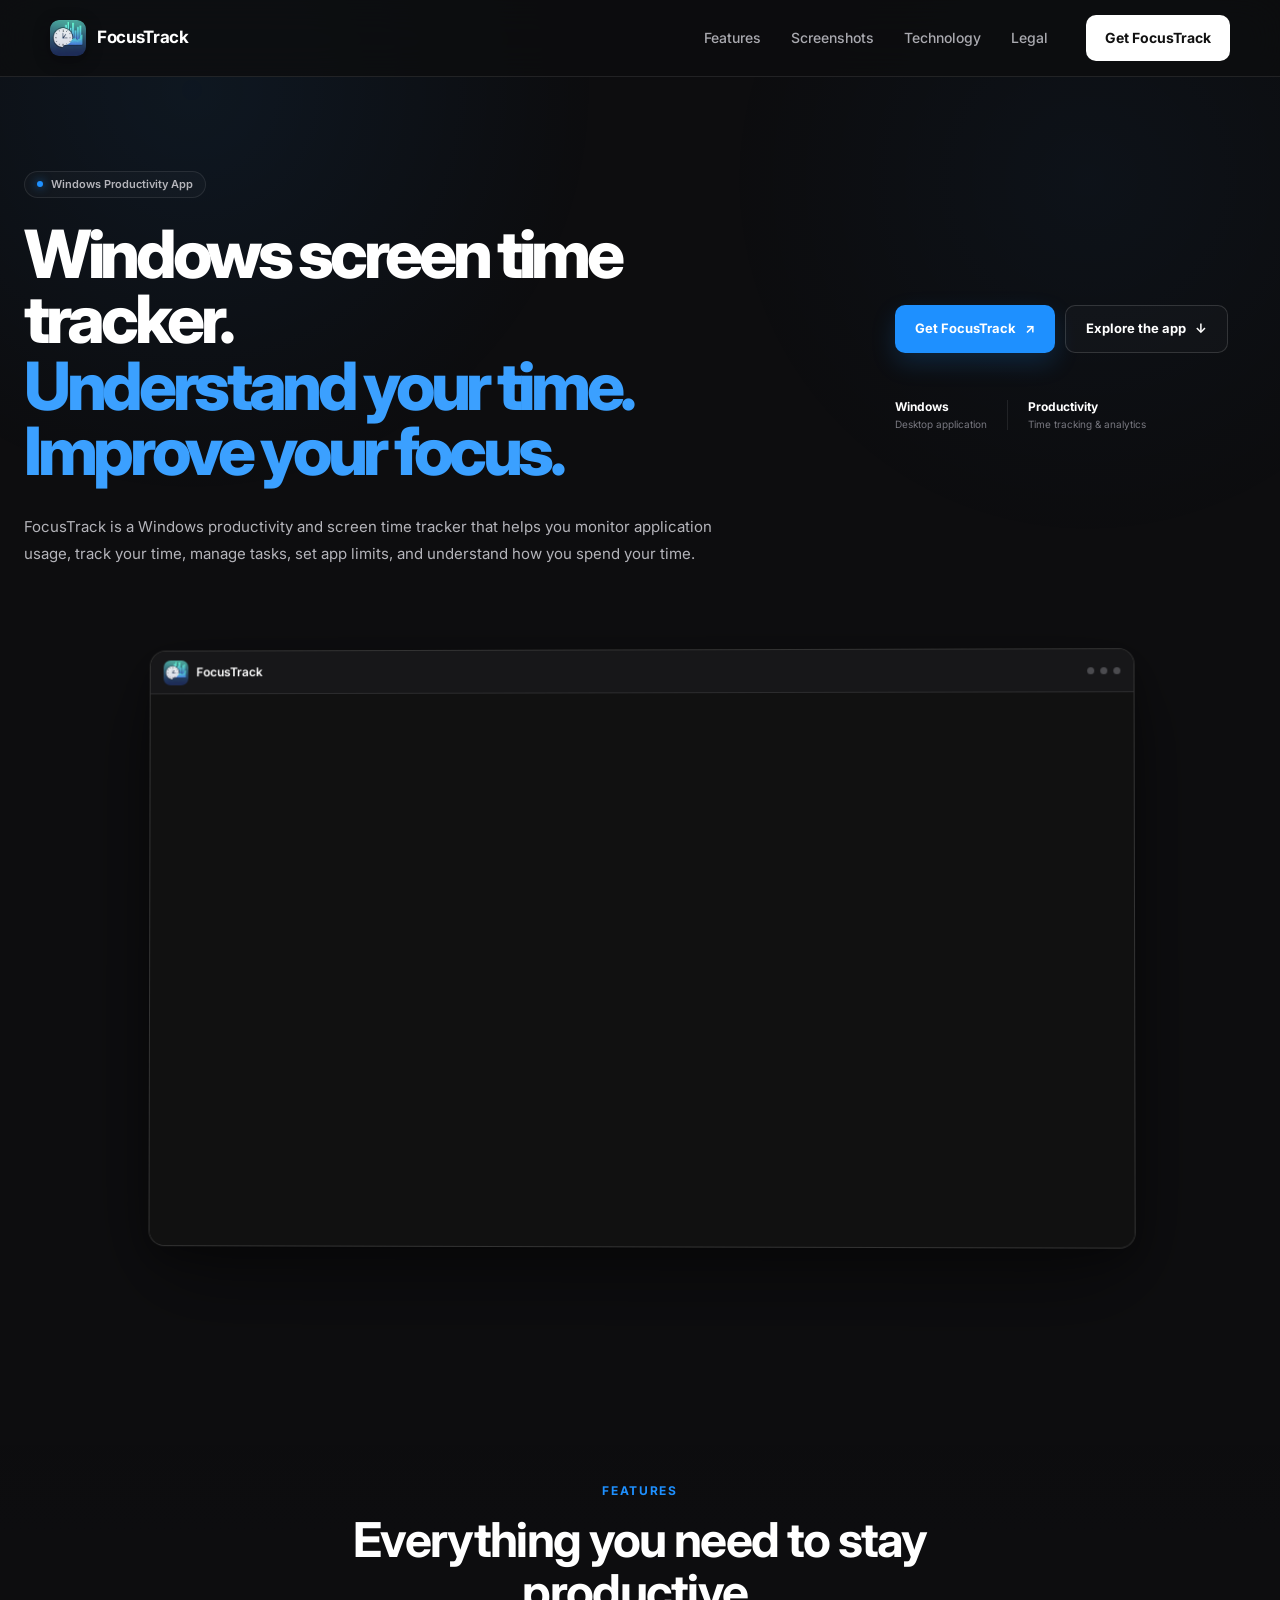
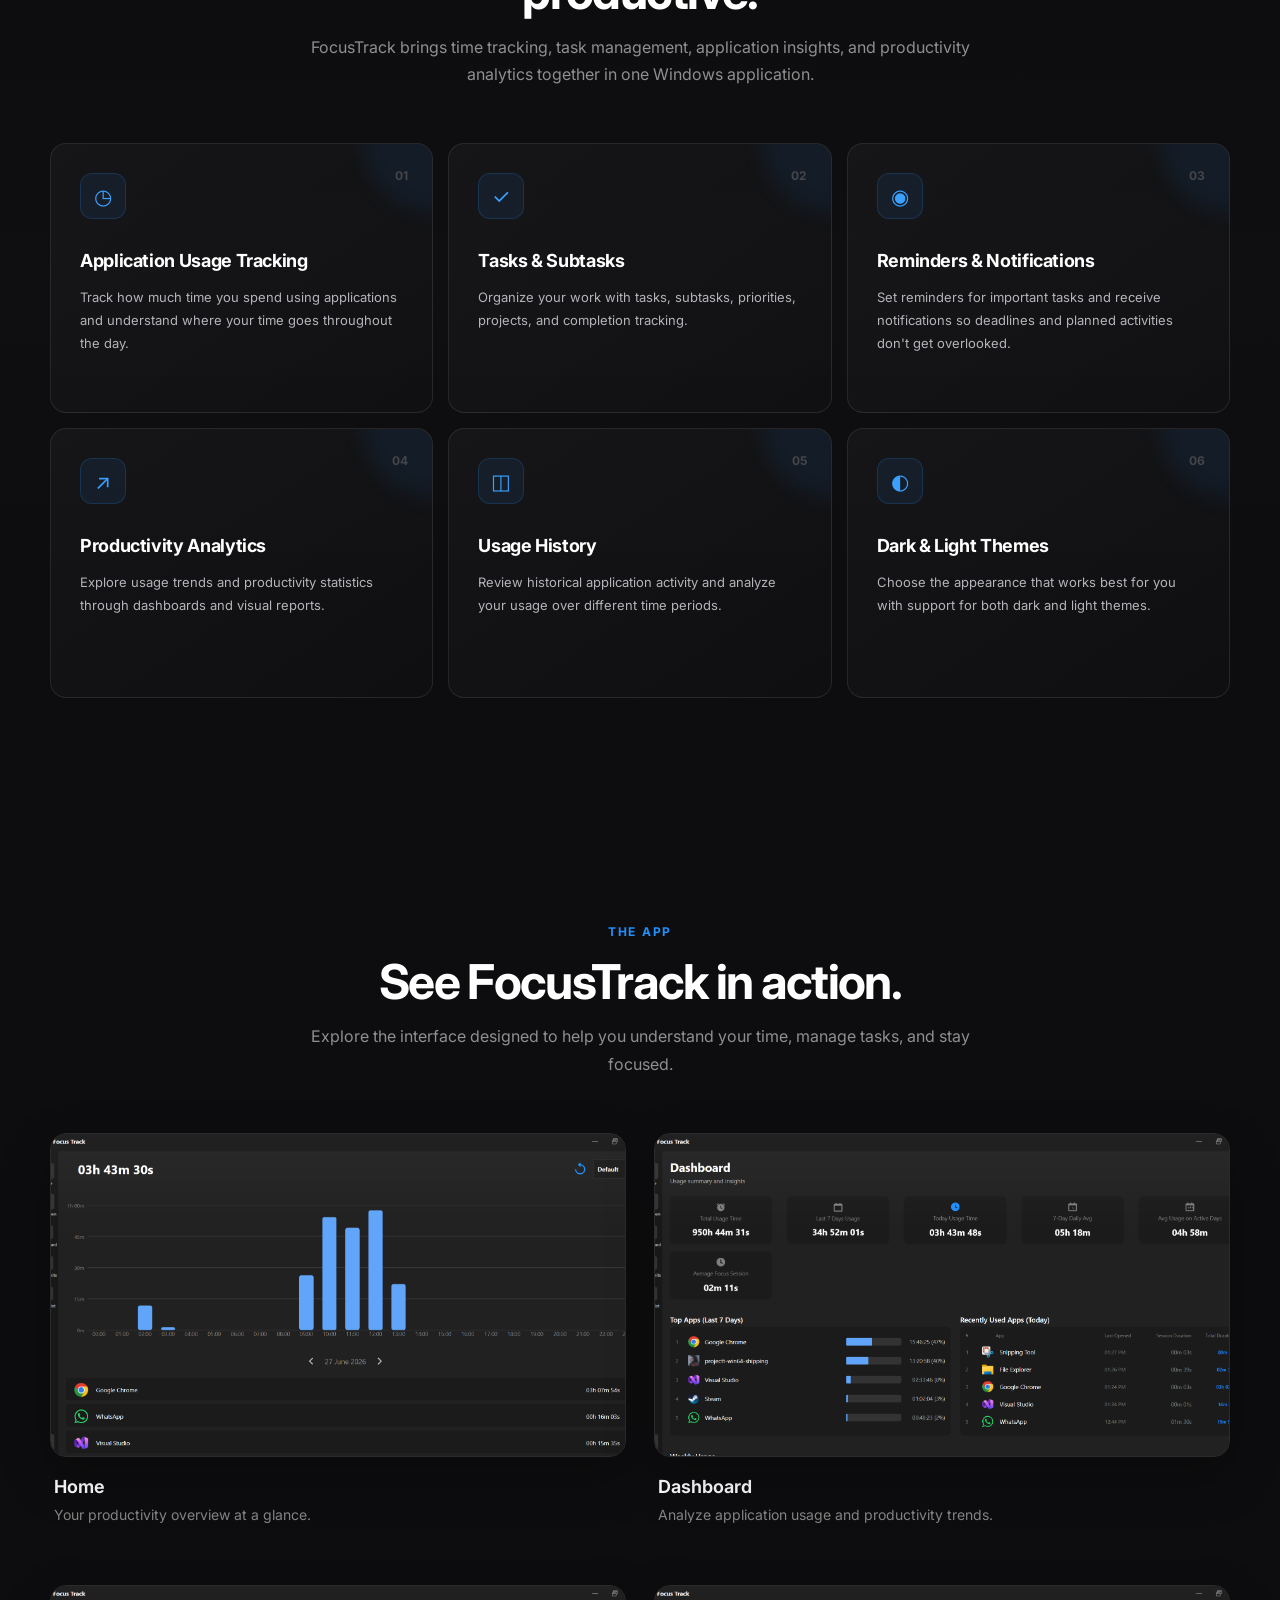
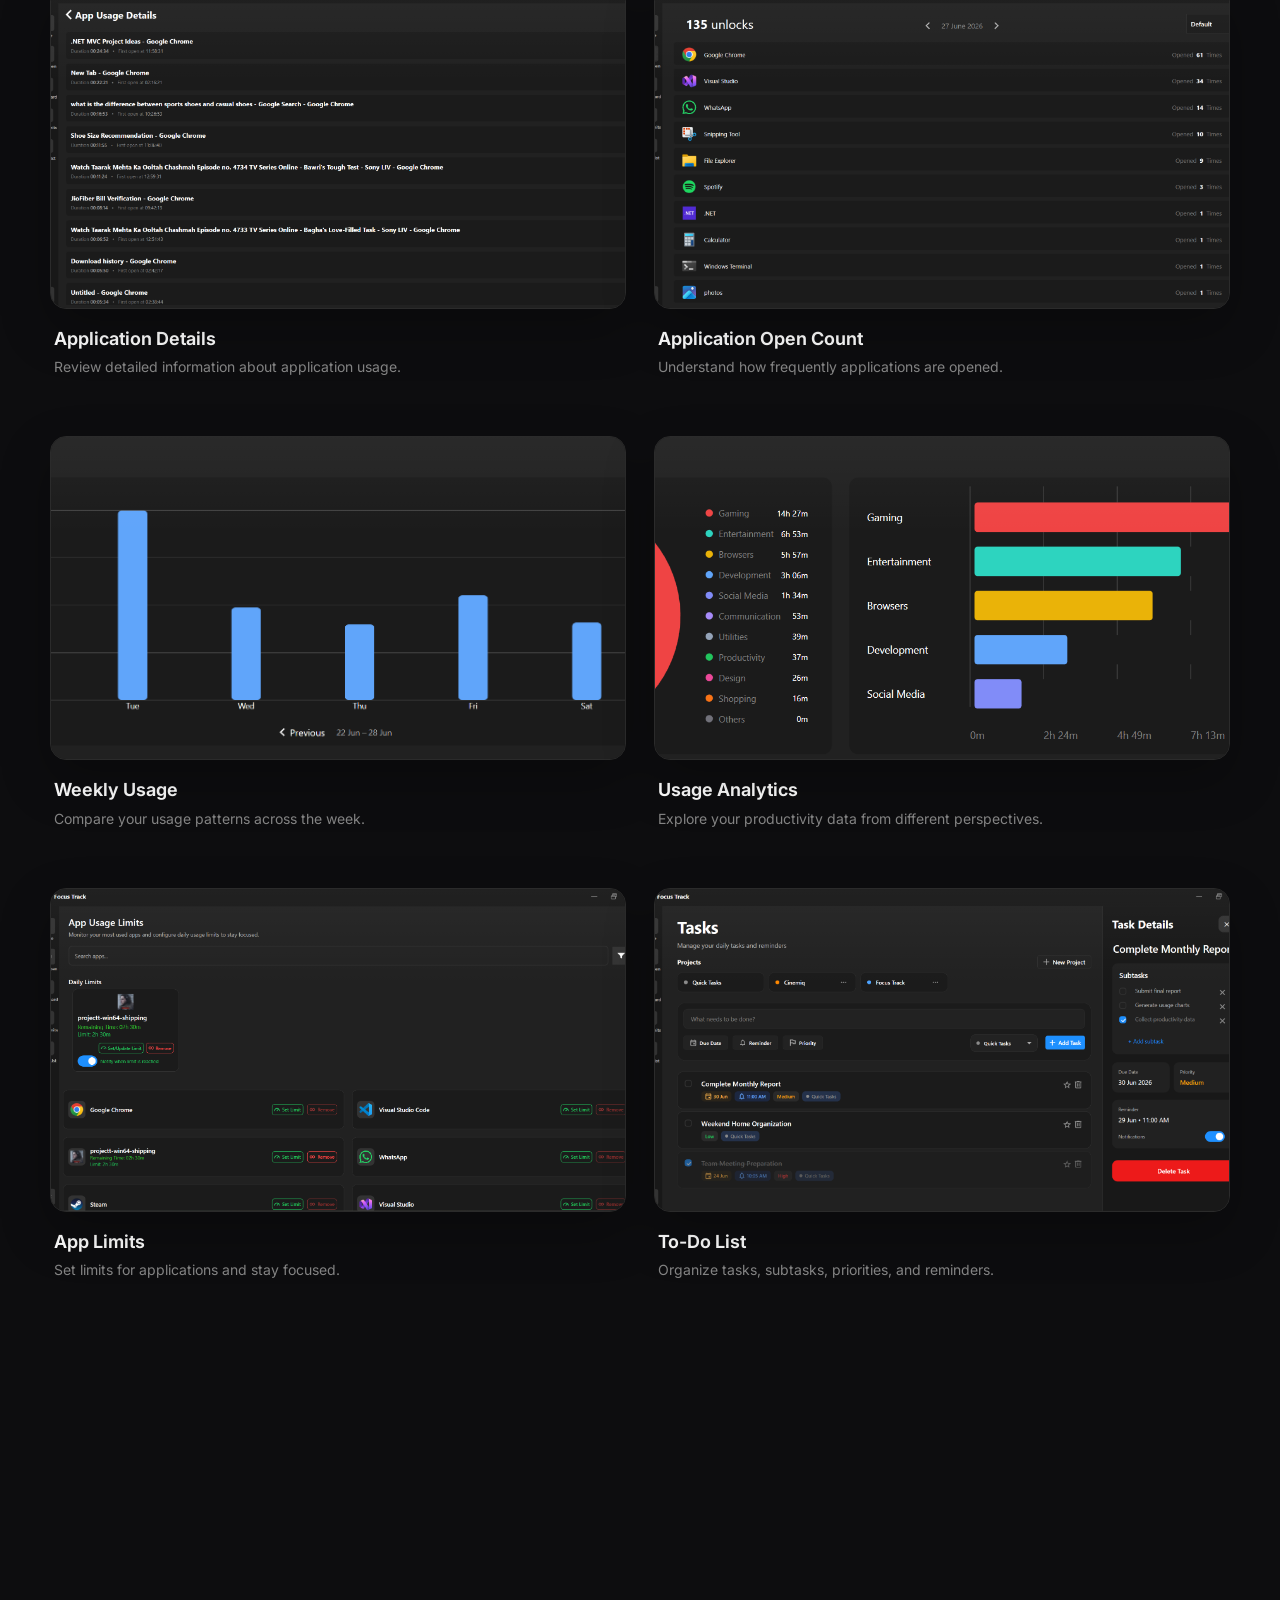
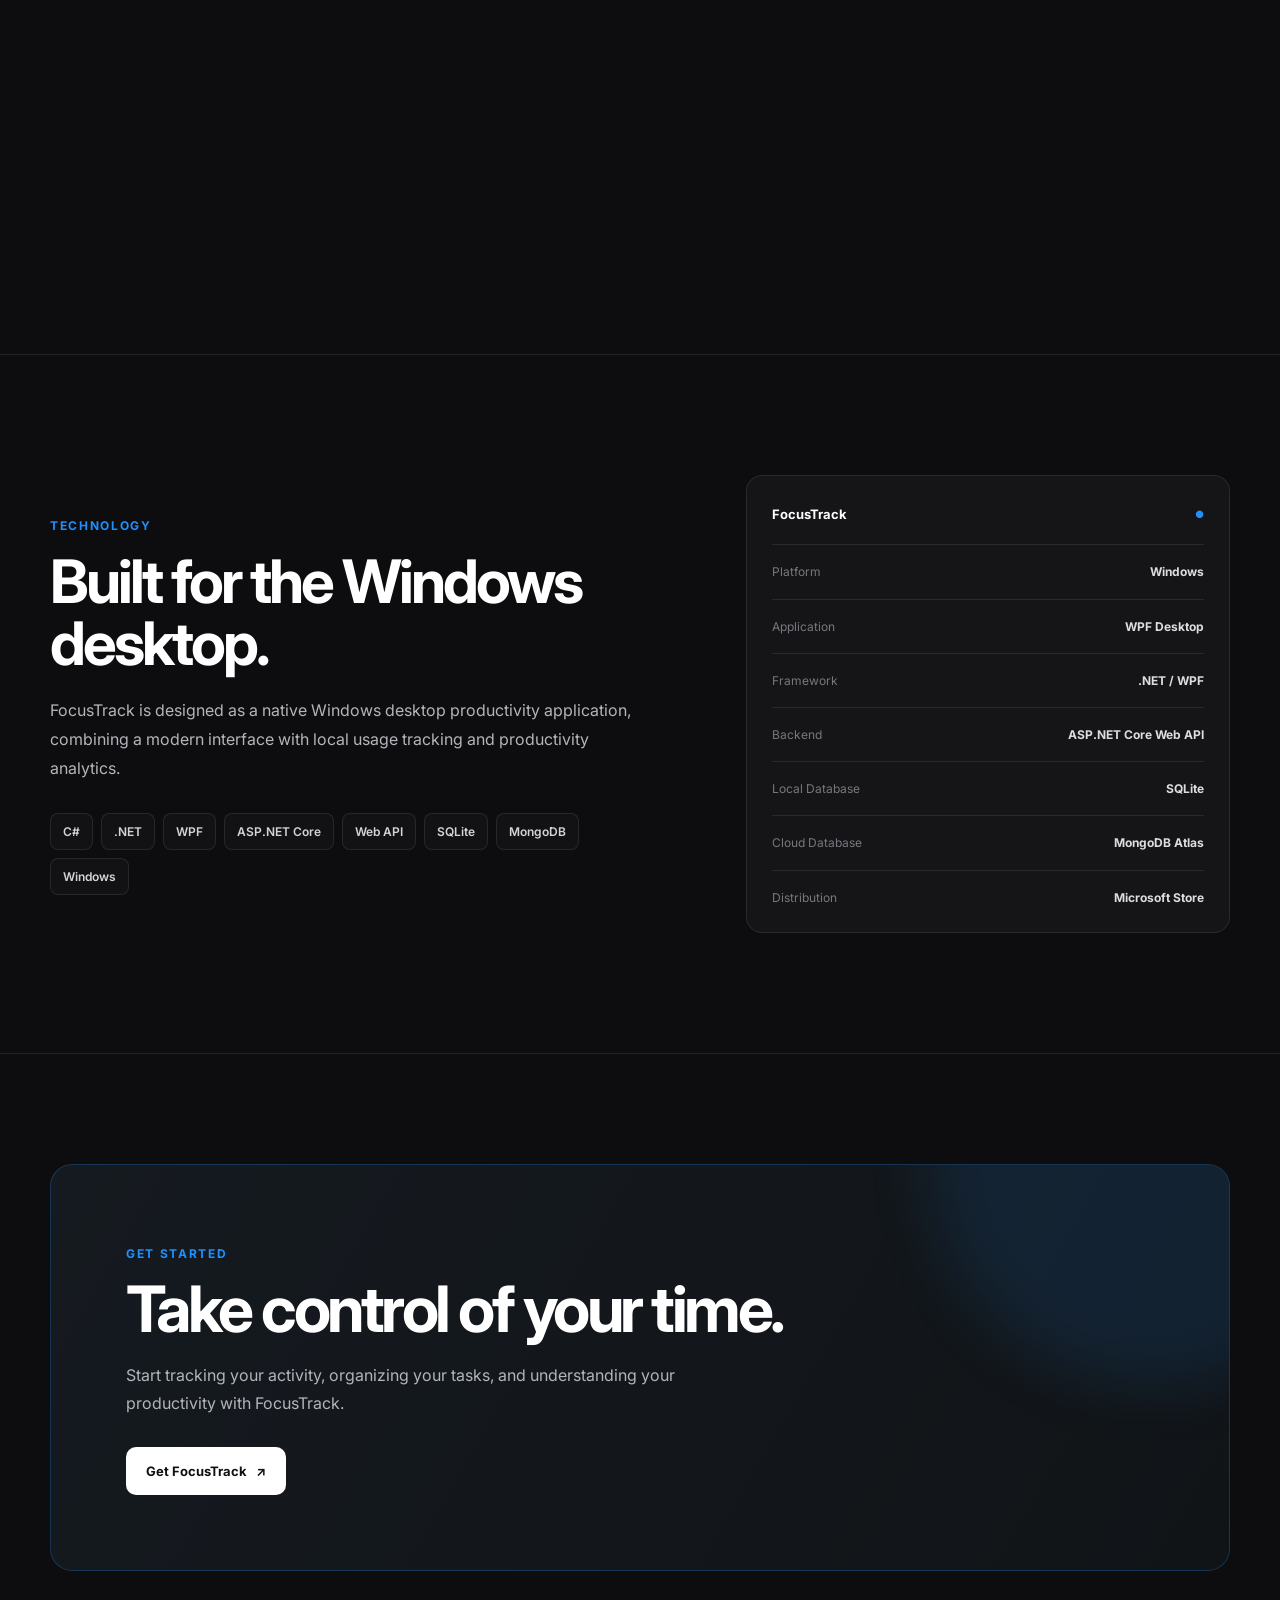
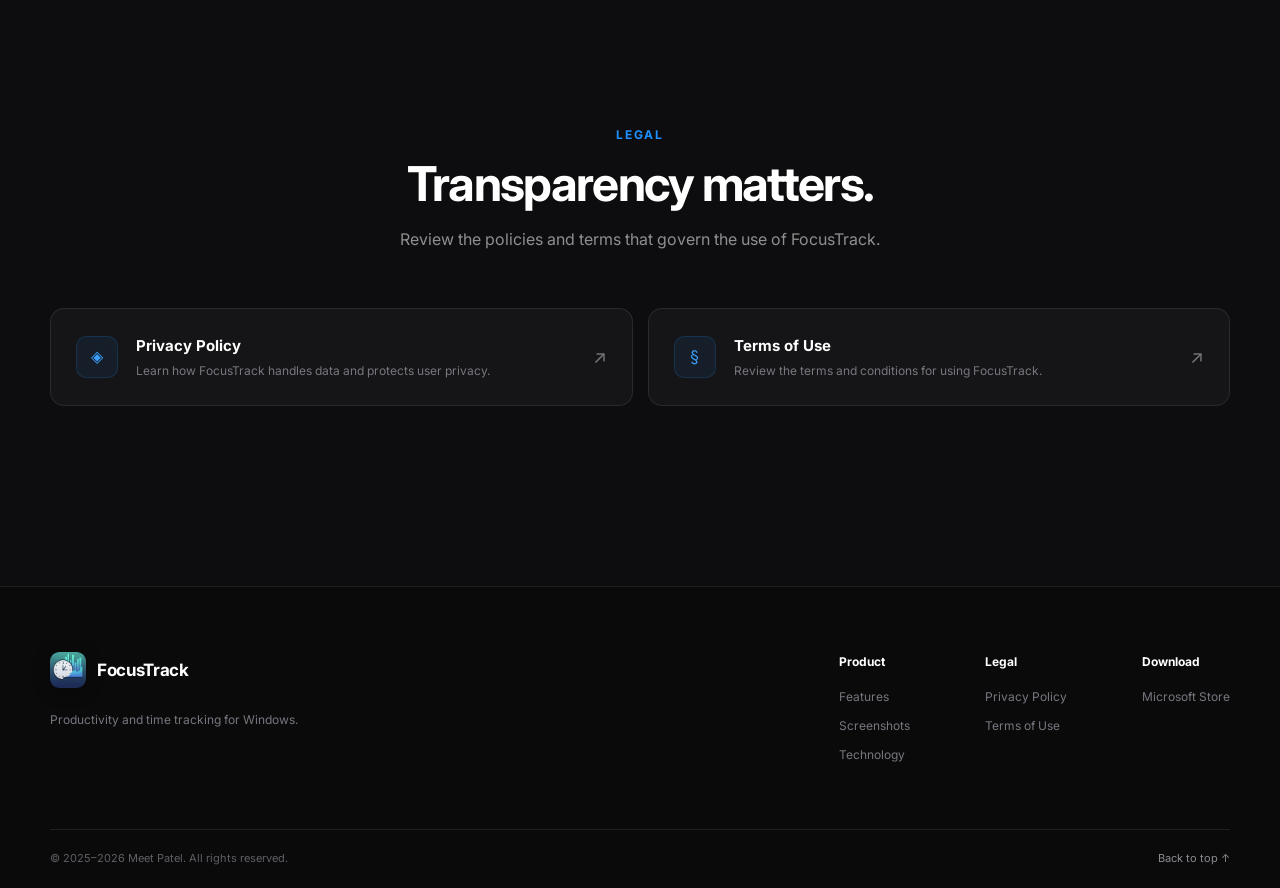
==== commit e7154144: "feat(website): update technology section with backend architecture details" ====
--- a/index.html
+++ b/index.html
@@ -555,25 +555,21 @@
 
           <div class="technology-tags">
 
-            <span>
-              C#
-            </span>
-
-            <span>
-              .NET
-            </span>
-
-            <span>
-              WPF
-            </span>
-
-            <span>
-              SQLite
-            </span>
-
-            <span>
-              Windows
-            </span>
+            <span>C#</span>
+
+            <span>.NET</span>
+
+            <span>WPF</span>
+
+            <span>ASP.NET Core</span>
+
+            <span>Web API</span>
+
+            <span>SQLite</span>
+
+            <span>MongoDB</span>
+
+            <span>Windows</span>
 
           </div>
 
@@ -616,7 +612,7 @@
             </span>
 
             <strong>
-              Desktop
+              WPF Desktop
             </strong>
 
           </div>
@@ -638,11 +634,37 @@
           <div class="tech-row">
 
             <span>
-              Database
+              Backend
+            </span>
+
+            <strong>
+              ASP.NET Core Web API
+            </strong>
+
+          </div>
+
+
+          <div class="tech-row">
+
+            <span>
+              Local Database
             </span>
 
             <strong>
               SQLite
+            </strong>
+
+          </div>
+
+
+          <div class="tech-row">
+
+            <span>
+              Cloud Database
+            </span>
+
+            <strong>
+              MongoDB Atlas
             </strong>
 
           </div>
